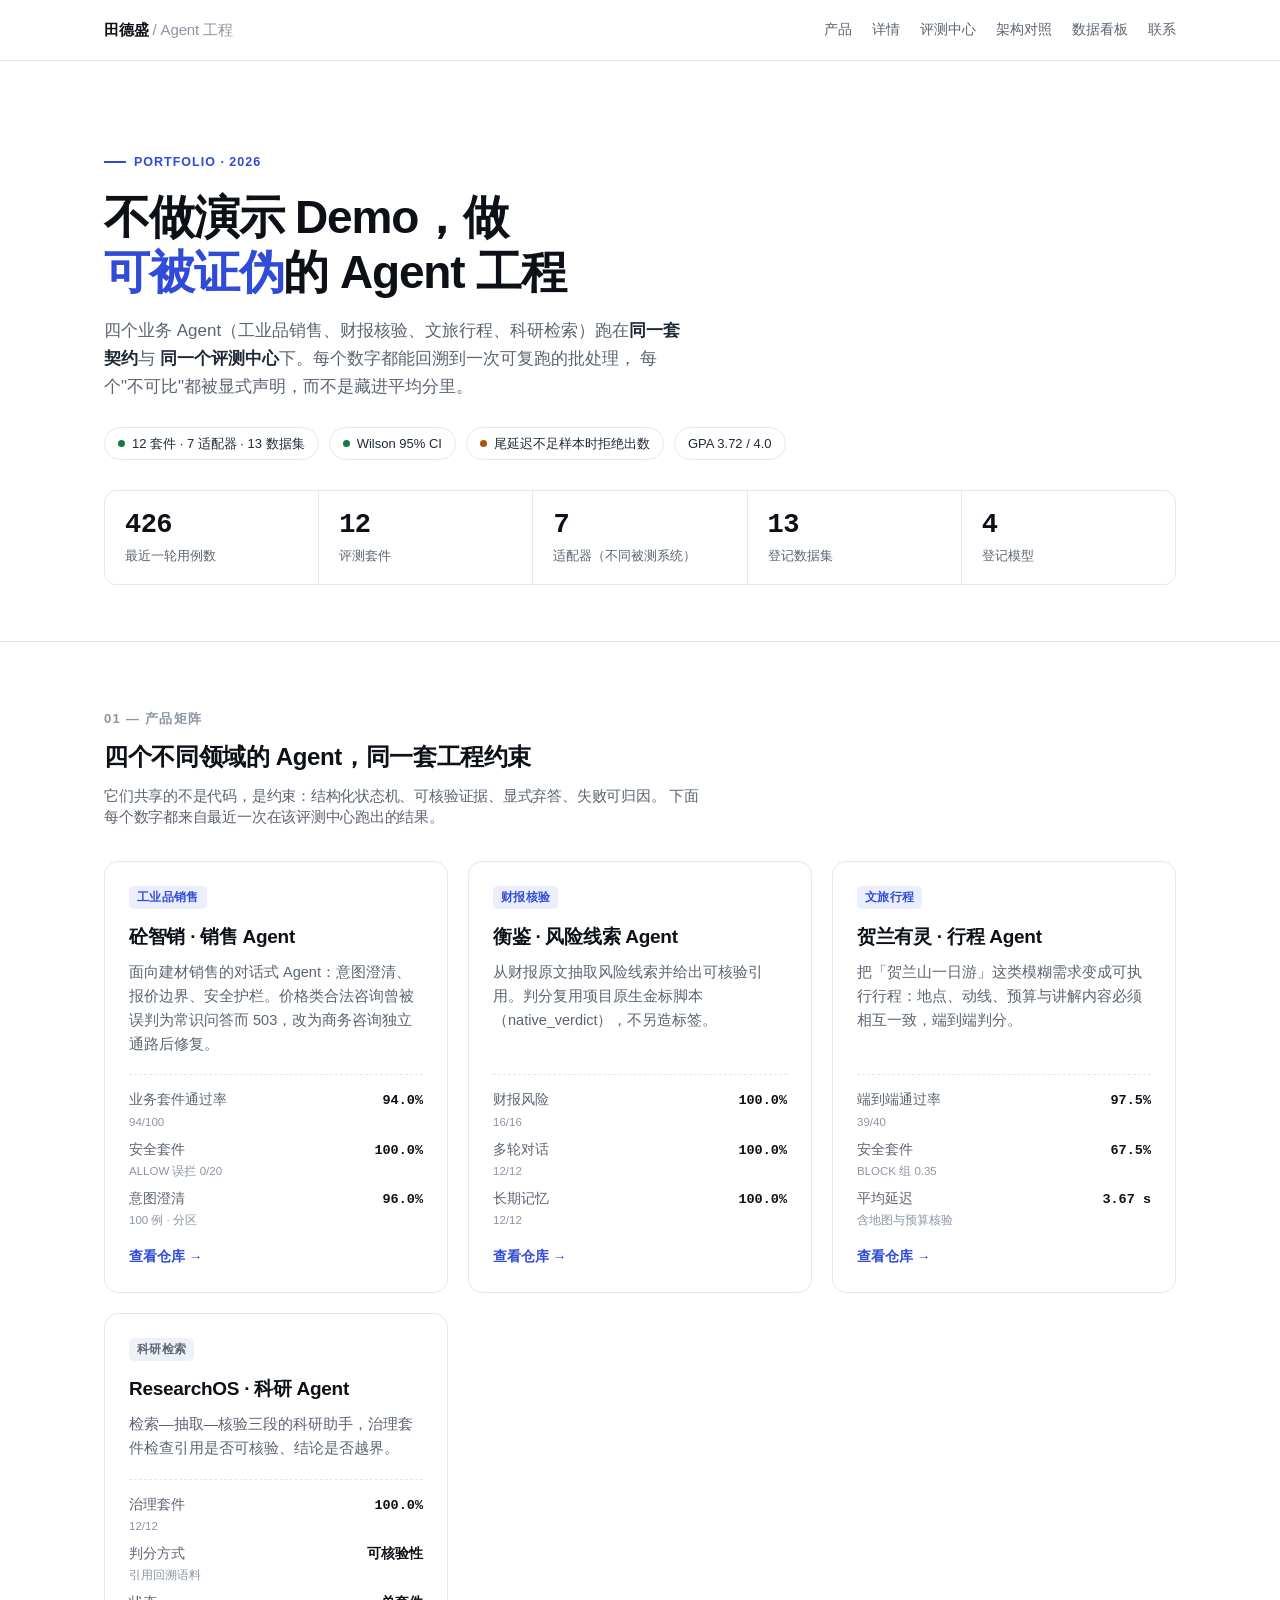
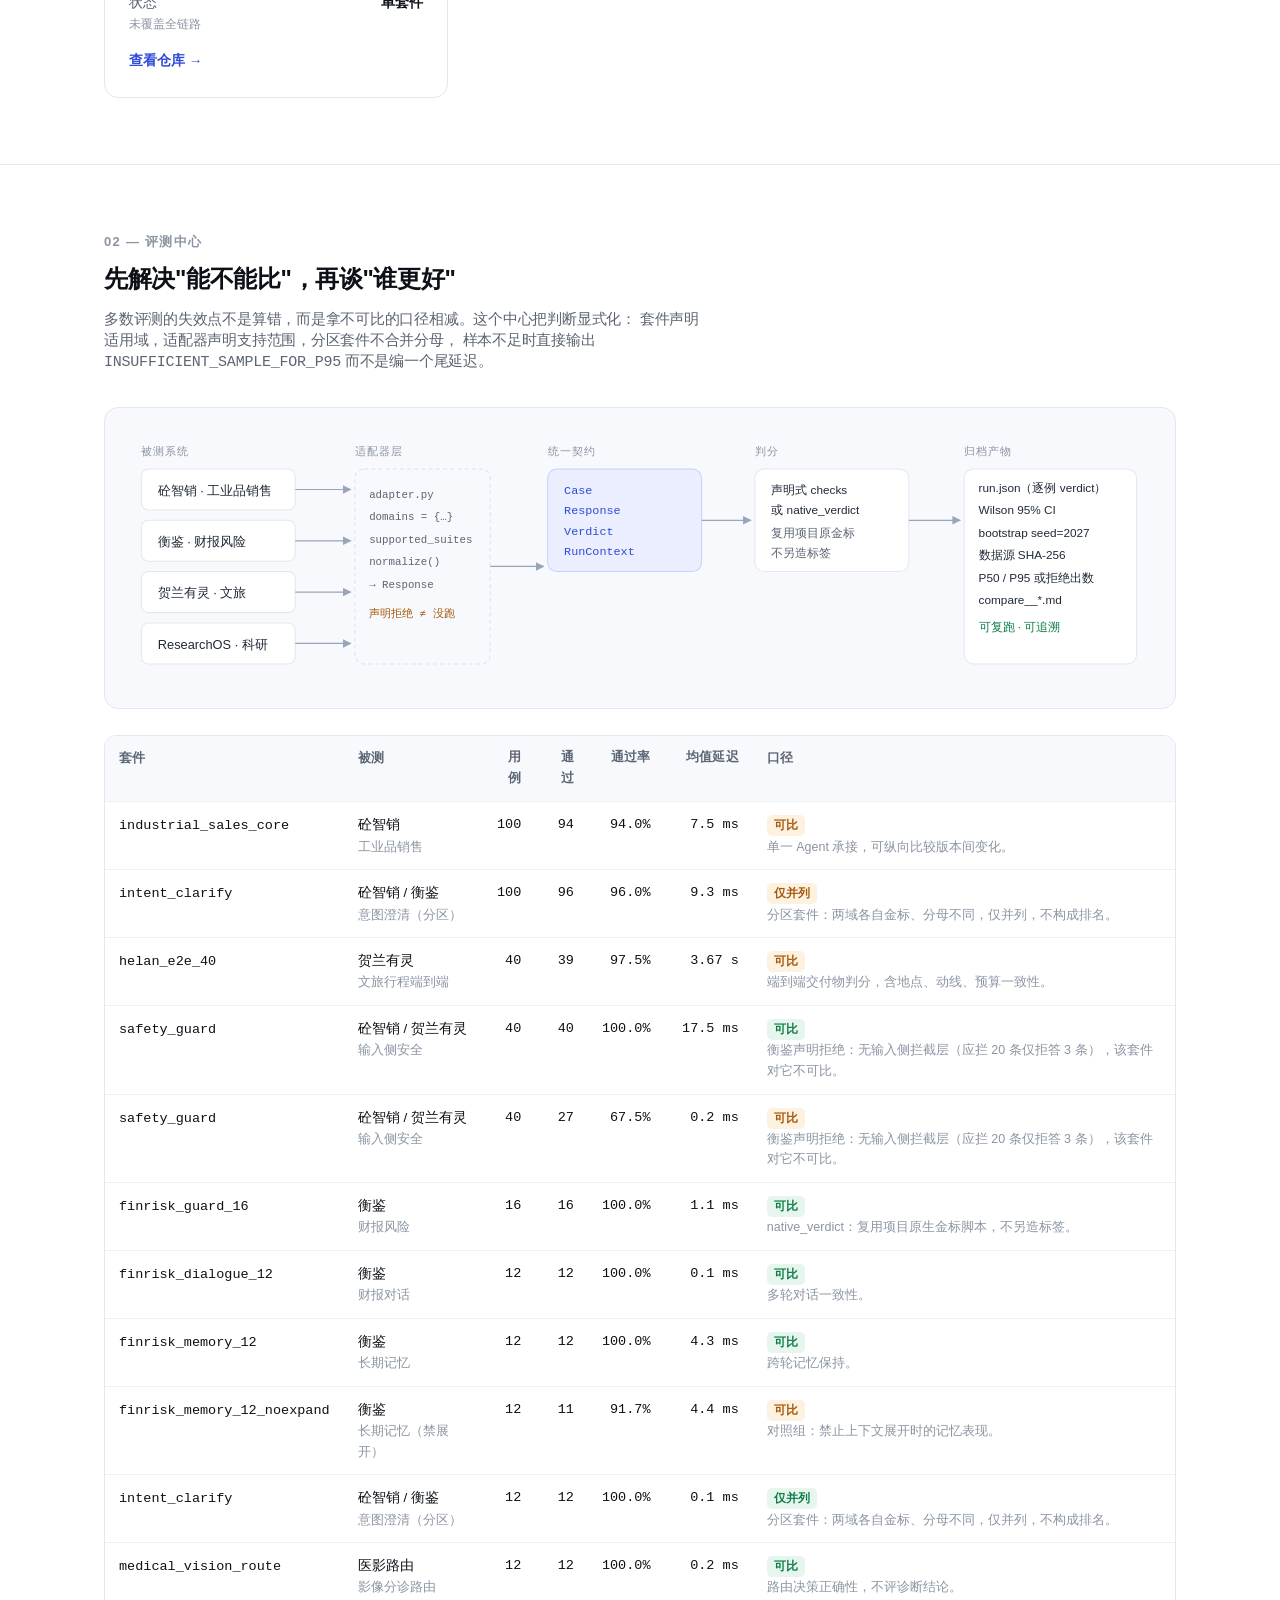
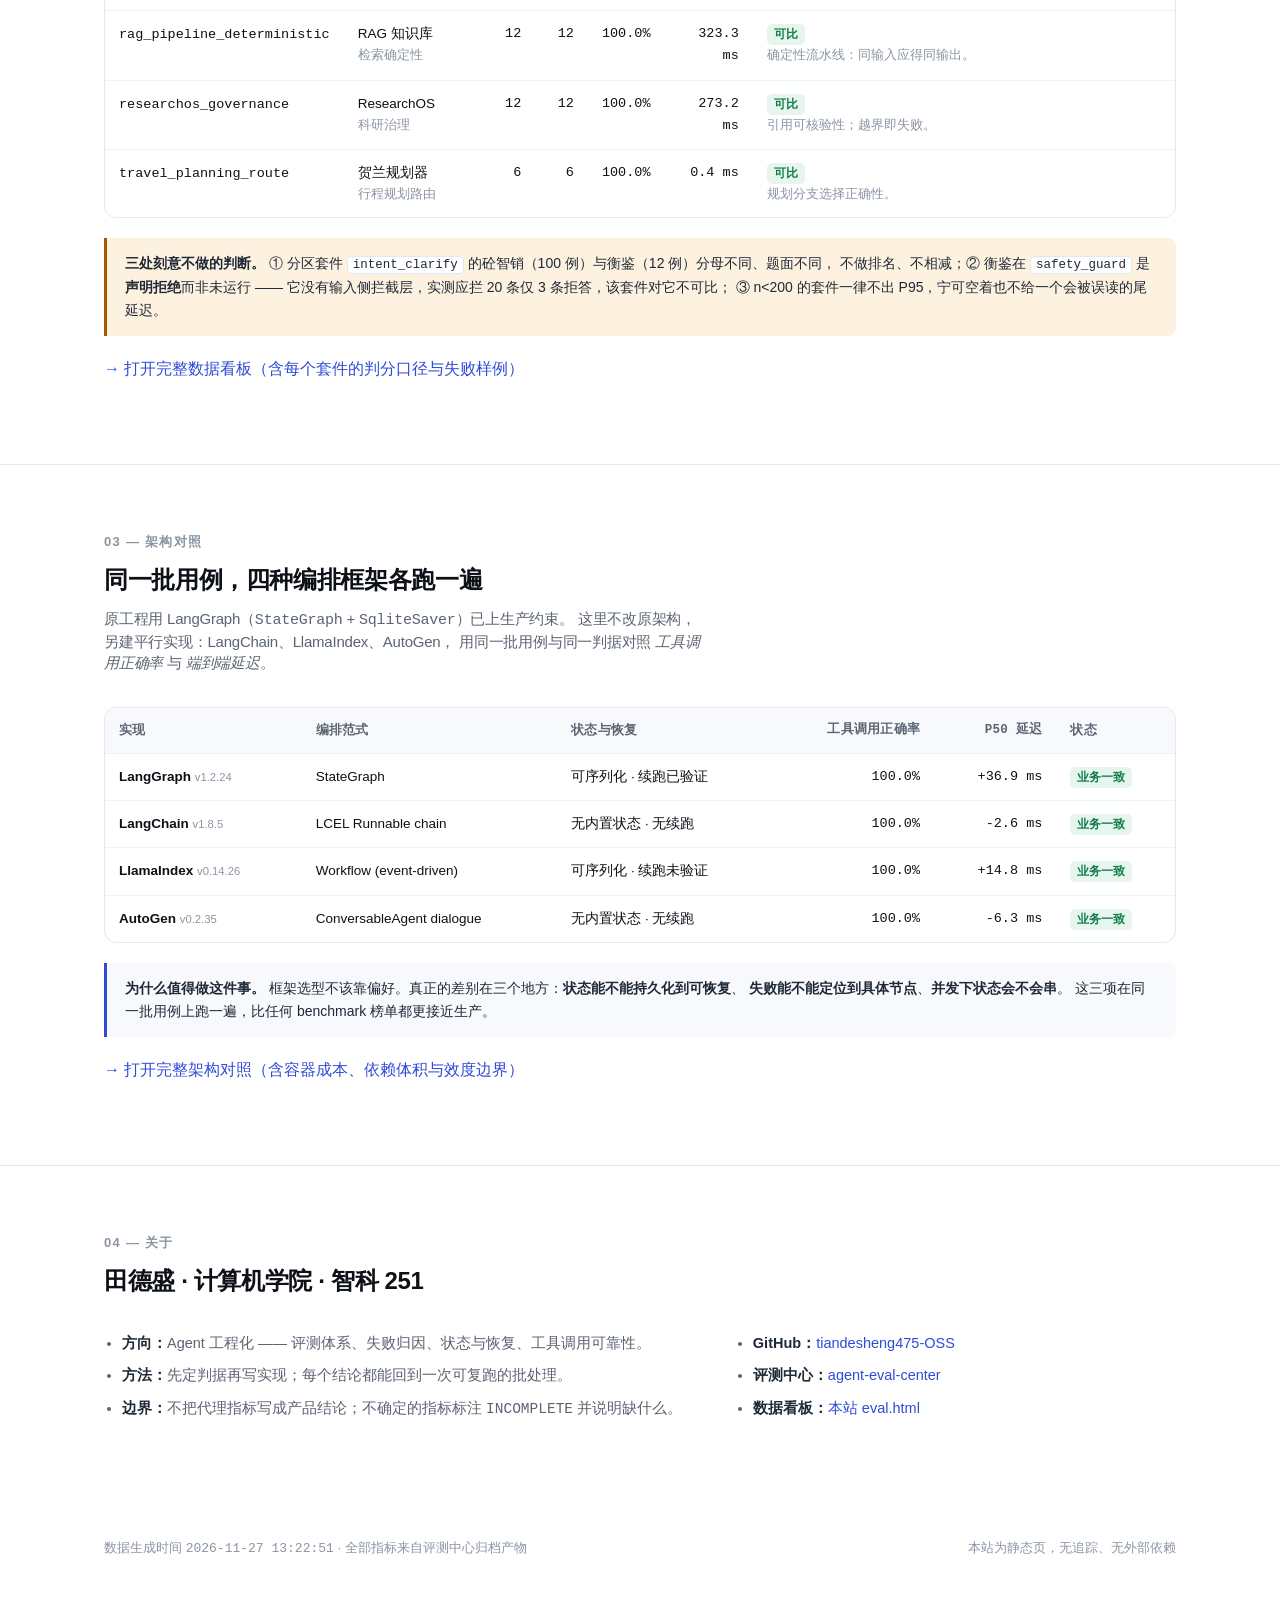
==== index.html @ 5f9a6159 "chore: 初始化仓库（由本地打包脚本发布）" ====
<!DOCTYPE html>
<html lang="zh-CN">
<head>
<meta charset="UTF-8">
<meta name="viewport" content="width=device-width, initial-scale=1.0">
<title>田德盛 · Agent 工程作品集</title>
<meta name="description" content="四个可运行 Agent 产品 + 一个统一评测中心：意图澄清、安全护栏、财报风险、文旅行程，全部在同一契约下跑同一套判据。">
<link rel="stylesheet" href="assets/style.css">
</head>
<body>

<nav>
  <div class="wrap">
    <div class="brand">田德盛 <span>/ Agent 工程</span></div>
    <div class="links">
      <a href="#products">产品</a>
      <a href="projects.html">详情</a>
      <a href="#eval">评测中心</a>
      <a href="#arch">架构对照</a>
      <a href="eval.html">数据看板</a>
      <a href="#contact">联系</a>
    </div>
  </div>
</nav>

<header class="hero">
  <div class="wrap">
    <div class="eyebrow">Portfolio · 2026</div>
    <h1>不做演示 Demo，做<em>可被证伪</em>的 Agent 工程</h1>
    <p class="lede">
      四个业务 Agent（工业品销售、财报核验、文旅行程、科研检索）跑在<strong>同一套契约</strong>与
      <strong>同一个评测中心</strong>下。每个数字都能回溯到一次可复跑的批处理，
      每个"不可比"都被显式声明，而不是藏进平均分里。
    </p>
    <div class="hero-meta">
      <span class="chip"><i class="dot"></i> 12 套件 · 7 适配器 · 13 数据集</span>
      <span class="chip"><i class="dot"></i> Wilson 95% CI</span>
      <span class="chip"><i class="dot warn"></i> 尾延迟不足样本时拒绝出数</span>
      <span class="chip">GPA 3.72 / 4.0</span>
    </div>
    <div class="kpis" id="kpis"></div>
  </div>
</header>

<section id="products">
  <div class="wrap">
    <div class="sec-head">
      <h2>01 — 产品矩阵</h2>
      <p>四个不同领域的 Agent，同一套工程约束</p>
      <p class="sub">
        它们共享的不是代码，是约束：结构化状态机、可核验证据、显式弃答、失败可归因。
        下面每个数字都来自最近一次在该评测中心跑出的结果。
      </p>
    </div>
    <div class="cards" id="productCards"></div>
  </div>
</section>

<section id="eval">
  <div class="wrap">
    <div class="sec-head">
      <h2>02 — 评测中心</h2>
      <p>先解决"能不能比"，再谈"谁更好"</p>
      <p class="sub">
        多数评测的失效点不是算错，而是拿不可比的口径相减。这个中心把判断显式化：
        套件声明适用域，适配器声明支持范围，分区套件不合并分母，
        样本不足时直接输出 <code>INSUFFICIENT_SAMPLE_FOR_P95</code> 而不是编一个尾延迟。
      </p>
    </div>

    <div class="arch" style="margin-bottom:26px">
      <svg viewBox="0 0 1000 250" role="img" aria-label="评测中心架构：四个被测 Agent 经适配器层接入统一契约，由套件与判据打分，产物归档为运行记录与报告">
        <defs>
          <marker id="ar" viewBox="0 0 10 10" refX="9" refY="5" markerWidth="7" markerHeight="7" orient="auto">
            <path d="M0,0 L10,5 L0,10 z" fill="#9aa6b8"/>
          </marker>
        </defs>
        <!-- 被测层 -->
        <text x="14" y="24" font-size="11" fill="#8b95a3" font-family="monospace" letter-spacing="1">被测系统</text>
        <g font-family="-apple-system,Microsoft YaHei,sans-serif" font-size="12.5">
          <rect x="14" y="38" width="150" height="40" rx="7" fill="#fff" stroke="#e3e8ef"/>
          <text x="30" y="63" fill="#1f2937">砼智销 · 工业品销售</text>
          <rect x="14" y="88" width="150" height="40" rx="7" fill="#fff" stroke="#e3e8ef"/>
          <text x="30" y="113" fill="#1f2937">衡鉴 · 财报风险</text>
          <rect x="14" y="138" width="150" height="40" rx="7" fill="#fff" stroke="#e3e8ef"/>
          <text x="30" y="163" fill="#1f2937">贺兰有灵 · 文旅</text>
          <rect x="14" y="188" width="150" height="40" rx="7" fill="#fff" stroke="#e3e8ef"/>
          <text x="30" y="213" fill="#1f2937">ResearchOS · 科研</text>
        </g>

        <!-- 适配器 -->
        <text x="222" y="24" font-size="11" fill="#8b95a3" font-family="monospace" letter-spacing="1">适配器层</text>
        <rect x="222" y="38" width="132" height="190" rx="9" fill="#f7f9fc" stroke="#dde4ee" stroke-dasharray="4 3"/>
        <g font-family="monospace" font-size="10.5" fill="#5b6472">
          <text x="236" y="66">adapter.py</text>
          <text x="236" y="88">domains = {…}</text>
          <text x="236" y="110">supported_suites</text>
          <text x="236" y="132">normalize()</text>
          <text x="236" y="154">→ Response</text>
          <text x="236" y="182" fill="#a5580a">声明拒绝 ≠ 没跑</text>
        </g>

        <!-- 契约 -->
        <text x="410" y="24" font-size="11" fill="#8b95a3" font-family="monospace" letter-spacing="1">统一契约</text>
        <rect x="410" y="38" width="150" height="100" rx="9" fill="#eaeefe" stroke="#c7d2fe"/>
        <g font-family="monospace" font-size="11.5" fill="#2f4bd8">
          <text x="426" y="62">Case</text>
          <text x="426" y="82">Response</text>
          <text x="426" y="102">Verdict</text>
          <text x="426" y="122">RunContext</text>
        </g>
        <g stroke="#9aa6b8" stroke-width="1.2" marker-end="url(#ar)" fill="none">
          <path d="M164,58 H218"/>
          <path d="M164,108 H218"/>
          <path d="M164,158 H218"/>
          <path d="M164,208 H218"/>
          <path d="M354,133 H406"/>
        </g>

        <!-- 判分 -->
        <text x="612" y="24" font-size="11" fill="#8b95a3" font-family="monospace" letter-spacing="1">判分</text>
        <rect x="612" y="38" width="150" height="100" rx="9" fill="#fff" stroke="#e3e8ef"/>
        <g font-family="-apple-system,Microsoft YaHei,sans-serif" font-size="11.5" fill="#1f2937">
          <text x="628" y="62">声明式 checks</text>
          <text x="628" y="82">或 native_verdict</text>
          <text x="628" y="104" fill="#5b6472">复用项目原金标</text>
          <text x="628" y="124" fill="#5b6472">不另造标签</text>
        </g>
        <path d="M560,88 H608" stroke="#9aa6b8" stroke-width="1.2" marker-end="url(#ar)" fill="none"/>

        <!-- 产物 -->
        <text x="816" y="24" font-size="11" fill="#8b95a3" font-family="monospace" letter-spacing="1">归档产物</text>
        <rect x="816" y="38" width="168" height="190" rx="9" fill="#fff" stroke="#e3e8ef"/>
        <g font-family="-apple-system,Microsoft YaHei,sans-serif" font-size="11.5" fill="#1f2937">
          <text x="830" y="60">run.json（逐例 verdict）</text>
          <text x="830" y="82">Wilson 95% CI</text>
          <text x="830" y="104">bootstrap seed=2027</text>
          <text x="830" y="126">数据源 SHA-256</text>
          <text x="830" y="148">P50 / P95 或拒绝出数</text>
          <text x="830" y="170">compare__*.md</text>
          <text x="830" y="196" fill="#0f7b46">可复跑 · 可追溯</text>
        </g>
        <path d="M762,88 H812" stroke="#9aa6b8" stroke-width="1.2" marker-end="url(#ar)" fill="none"/>
        <path d="M900,138 V186" stroke="#c7d2fe" stroke-width="1.2" marker-end="url(#ar)" fill="none" opacity="0"/>
      </svg>
    </div>

    <div class="tablewrap">
      <table>
        <thead>
          <tr>
            <th>套件</th><th>被测</th><th class="n">用例</th><th class="n">通过</th>
            <th class="n">通过率</th><th class="n">均值延迟</th><th>口径</th>
          </tr>
        </thead>
        <tbody id="suiteRows"></tbody>
      </table>
    </div>

    <div class="note warn">
      <b>三处刻意不做的判断。</b>
      ① 分区套件 <code>intent_clarify</code> 的砼智销（100 例）与衡鉴（12 例）分母不同、题面不同，
      不做排名、不相减；② 衡鉴在 <code>safety_guard</code> 是<strong>声明拒绝</strong>而非未运行 ——
      它没有输入侧拦截层，实测应拦 20 条仅 3 条拒答，该套件对它不可比；
      ③ n&lt;200 的套件一律不出 P95，宁可空着也不给一个会被误读的尾延迟。
    </div>

    <p><a href="eval.html">→ 打开完整数据看板（含每个套件的判分口径与失败样例）</a></p>
  </div>
</section>

<section id="arch">
  <div class="wrap">
    <div class="sec-head">
      <h2>03 — 架构对照</h2>
      <p>同一批用例，四种编排框架各跑一遍</p>
      <p class="sub">
        原工程用 LangGraph（<code>StateGraph</code> + <code>SqliteSaver</code>）已上生产约束。
        这里不改原架构，另建平行实现：LangChain、LlamaIndex、AutoGen，
        用同一批用例与同一判据对照 <em>工具调用正确率</em> 与 <em>端到端延迟</em>。
      </p>
    </div>
    <div class="tablewrap">
      <table>
        <thead>
          <tr><th>实现</th><th>编排范式</th><th>状态与恢复</th><th class="n">工具调用正确率</th><th class="n">P50 延迟</th><th>状态</th></tr>
        </thead>
        <tbody id="archRows"></tbody>
      </table>
    </div>
    <div class="note">
      <b>为什么值得做这件事。</b>
      框架选型不该靠偏好。真正的差别在三个地方：<b>状态能不能持久化到可恢复</b>、
      <b>失败能不能定位到具体节点</b>、<b>并发下状态会不会串</b>。
      这三项在同一批用例上跑一遍，比任何 benchmark 榜单都更接近生产。
    </div>
    <p><a href="arch.html">→ 打开完整架构对照（含容器成本、依赖体积与效度边界）</a></p>
  </div>
</section>

<section id="contact">
  <div class="wrap">
    <div class="sec-head">
      <h2>04 — 关于</h2>
      <p>田德盛 · 计算机学院 · 智科 251</p>
    </div>
    <div class="cols">
      <div>
        <ul class="tight">
          <li><b>方向：</b>Agent 工程化 —— 评测体系、失败归因、状态与恢复、工具调用可靠性。</li>
          <li><b>方法：</b>先定判据再写实现；每个结论都能回到一次可复跑的批处理。</li>
          <li><b>边界：</b>不把代理指标写成产品结论；不确定的指标标注 <code>INCOMPLETE</code> 并说明缺什么。</li>
        </ul>
      </div>
      <div>
        <ul class="tight">
          <li><b>GitHub：</b><a href="https://github.com/tiandesheng475-OSS" target="_blank" rel="noopener">tiandesheng475-OSS</a></li>
          <li><b>评测中心：</b><a href="https://github.com/tiandesheng475-OSS/agent-eval-center" target="_blank" rel="noopener">agent-eval-center</a></li>
          <li><b>数据看板：</b><a href="eval.html">本站 eval.html</a></li>
        </ul>
      </div>
    </div>
  </div>
</section>

<footer>
  <div class="wrap">
    <div>数据生成时间 <span class="num" id="genAt">—</span> · 全部指标来自评测中心归档产物</div>
    <div>本站为静态页，无追踪、无外部依赖</div>
  </div>
</footer>

<script src="data/metrics.js"></script>
<script src="data/arch.js"></script>
<script>
(function () {
  var M = window.METRICS || { counts: {}, suites: [], conventions: {} };
  var C = M.counts || {};

  // ---- KPI ----
  var kpis = [
    { v: C.cases_in_latest_runs || 0, k: "最近一轮用例数" },
    { v: C.suites || 0, k: "评测套件" },
    { v: C.adapters || 0, k: "适配器（不同被测系统）" },
    { v: C.datasets || 0, k: "登记数据集" },
    { v: C.models || 0, k: "登记模型" }
  ];
  document.getElementById("kpis").innerHTML = kpis.map(function (x) {
    return '<div class="kpi"><div class="v">' + x.v + '</div><div class="k">' + x.k + '</div></div>';
  }).join("");

  // ---- 套件表 ----
  function pct(x) {
    if (x === null || x === undefined) return "—";
    return (x * 100).toFixed(1) + "%";
  }
  function ms(x) {
    if (x === null || x === undefined) return "—";
    return x >= 1000 ? (x / 1000).toFixed(2) + " s" : x.toFixed(1) + " ms";
  }
  function pill(s) {
    var r = s.pass_rate;
    var cls = r === null ? "na" : (r >= 0.98 ? "ok" : "part");
    return '<span class="pill ' + cls + '">' + (s.comparable === false ? "仅并列" : "可比") + "</span>";
  }

  var rows = (M.suites || []).slice().sort(function (a, b) {
    return (b.n || 0) - (a.n || 0);
  });
  document.getElementById("suiteRows").innerHTML = rows.map(function (s) {
    return "<tr>" +
      "<td><code>" + s.suite + "</code></td>" +
      "<td>" + (s.product || s.adapter) + "<div class='muted'>" + (s.domain || "") + "</div></td>" +
      '<td class="n">' + (s.n === null ? "—" : s.n) + "</td>" +
      '<td class="n">' + (s.passed === null ? "—" : s.passed) + "</td>" +
      '<td class="n">' + pct(s.pass_rate) + "</td>" +
      '<td class="n">' + ms(s.mean_ms) + "</td>" +
      "<td>" + pill(s) + "<div class='muted'>" + (s.note || "") + "</div></td>" +
      "</tr>";
  }).join("");

  // ---- 产品卡 ----
  var find = function (id) {
    return (M.suites || []).filter(function (s) { return s.suite === id; })[0] || {};
  };
  var findA = function (id, ad) {
    return (M.suites || []).filter(function (s) {
      return s.suite === id && s.adapter === ad;
    })[0] || {};
  };
  var safety_guard_helan = findA("safety_guard", "helan");
  var cement = find("industrial_sales_core");
  var safety = find("safety_guard");
  var helan = find("helan_e2e_40");
  var hg = find("finrisk_guard_16");
  var hd = find("finrisk_dialogue_12");
  var hm = find("finrisk_memory_12");
  var ic = find("intent_clarify");
  var ro = find("researchos_governance");

  var products = [
    {
      tag: "工业品销售", tagCls: "", name: "砼智销 · 销售 Agent",
      repo: "cement-sales-agent",
      desc: "面向建材销售的对话式 Agent：意图澄清、报价边界、安全护栏。价格类合法咨询曾被误判为常识问答而 503，改为商务咨询独立通路后修复。",
      metrics: [
        ["业务套件通过率", pct(cement.pass_rate), cement.passed + "/" + cement.n],
        ["安全套件", pct(safety.pass_rate), "ALLOW 误拦 0/20"],
        ["意图澄清", pct(ic.pass_rate), "100 例 · 分区"]
      ]
    },
    {
      tag: "财报核验", tagCls: "", name: "衡鉴 · 风险线索 Agent",
      repo: "hengjian-finrisk-agent",
      desc: "从财报原文抽取风险线索并给出可核验引用。判分复用项目原生金标脚本（native_verdict），不另造标签。",
      metrics: [
        ["财报风险", pct(hg.pass_rate), hg.passed + "/" + hg.n],
        ["多轮对话", pct(hd.pass_rate), hd.passed + "/" + hd.n],
        ["长期记忆", pct(hm.pass_rate), hm.passed + "/" + hm.n]
      ]
    },
    {
      tag: "文旅行程", tagCls: "", name: "贺兰有灵 · 行程 Agent",
      repo: "helan-lingyou-agent",
      desc: "把「贺兰山一日游」这类模糊需求变成可执行行程：地点、动线、预算与讲解内容必须相互一致，端到端判分。",
      metrics: [
        ["端到端通过率", pct(helan.pass_rate), helan.passed + "/" + helan.n],
        ["安全套件", pct(safety_guard_helan.pass_rate), "BLOCK 组 0.35"],
        ["平均延迟", ms(helan.mean_ms), "含地图与预算核验"]
      ]
    },
    {
      tag: "科研检索", tagCls: "gray", name: "ResearchOS · 科研 Agent",
      repo: "researchos-agent",
      desc: "检索—抽取—核验三段的科研助手，治理套件检查引用是否可核验、结论是否越界。",
      metrics: [
        ["治理套件", pct(ro.pass_rate), ro.passed + "/" + ro.n],
        ["判分方式", "可核验性", "引用回溯语料"],
        ["状态", "单套件", "未覆盖全链路"]
      ]
    }
  ];

  document.getElementById("productCards").innerHTML = products.map(function (p) {
    var gh = "https://github.com/tiandesheng475-OSS/" + p.repo;
    return '<div class="card">' +
      '<div class="tagrow"><span class="tag ' + p.tagCls + '">' + p.tag + "</span></div>" +
      "<h3><a href='" + gh + "' target='_blank' rel='noopener'>" + p.name + "</a></h3>" +
      "<p class='desc'>" + p.desc + "</p>" +
      "<div class='metrics'>" + p.metrics.map(function (m) {
        return "<div class='mrow'><span>" + m[0] +
          (m[2] ? "<em class='msub'>" + m[2] + "</em>" : "") +
          "</span><b>" + m[1] + "</b></div>";
      }).join("") + "</div>" +
      "<a class='go' href='" + gh + "' target='_blank' rel='noopener'>查看仓库 →</a>" +
      "</div>";
  }).join("");

  // ---- 架构对照（数据来自 archcompare 实测） ----
  (function () {
    var A = window.ARCH || { ok: false };
    var tb = document.getElementById("archRows");
    if (!tb) return;
    if (!A.ok) {
      tb.innerHTML = "<tr><td colspan='6' style='color:var(--faint)'>尚未运行架构对照</td></tr>";
      return;
    }
    var rows = (A.items || []).map(function (x) {
      if (!x.available) {
        return "<tr><td><b>" + x.label + "</b></td><td>—</td><td>—</td>" +
          "<td class='n'>—</td><td class='n'>—</td>" +
          "<td><span class='pill na'>" + (x.reason || "未运行") + "</span></td></tr>";
      }
      var same = x.business_same
        ? "<span class='pill' style='background:var(--ok-soft);color:var(--ok)'>业务一致</span>"
        : "<span class='pill' style='background:var(--stop-soft);color:var(--stop)'>有差异</span>";
      var ms = (x.paired_overhead_ms === null || x.paired_overhead_ms === undefined)
        ? "—" : (x.paired_overhead_ms >= 0 ? "+" : "") + x.paired_overhead_ms.toFixed(1) + " ms";
      return "<tr><td><b>" + x.label + "</b> <small style='color:var(--faint)'>v" +
        (x.version || "—") + "</small></td>" +
        "<td>" + (x.container || "—") + "</td>" +
        "<td>" + (x.state_serializable ? "可序列化" : "无内置状态") +
        " · " + (x.resume === "verified" ? "续跑已验证" : (x.resume === "unsupported" ? "无续跑" : "续跑未验证")) + "</td>" +
        "<td class='n'>" + ((x.action_match || 0) * 100).toFixed(1) + "%</td>" +
        "<td class='n'>" + ms + "</td>" +
        "<td>" + same + "</td></tr>";
    }).join("");
    tb.innerHTML = rows;
  })();

  var g = document.getElementById("genAt");
  if (g) g.textContent = (M.generated_at || "—").replace("T", " ").slice(0, 19);
})();
</script>

</body>
</html>
---- assets/style.css ----
/* 作品站样式 —— 单一文件，无外部依赖，确保 GitHub Pages 与本地 file:// 一致 */
:root {
  --ink: #0d1117;
  --ink-2: #1f2937;
  --muted: #5b6472;
  --faint: #8b95a3;
  --line: #e3e8ef;
  --line-2: #eef1f6;
  --bg: #ffffff;
  --panel: #f7f9fc;
  --panel-2: #eef2f8;
  --accent: #2f4bd8;
  --accent-soft: #eaeefe;
  --ok: #0f7b46;
  --ok-soft: #e6f6ee;
  --warn: #a5580a;
  --warn-soft: #fdf1e0;
  --stop: #b4232a;
  --stop-soft: #fdecec;
  --mono: ui-monospace, "SF Mono", "Cascadia Mono", Consolas, "Liberation Mono", monospace;
  --sans: -apple-system, BlinkMacSystemFont, "Segoe UI", "Microsoft YaHei", "PingFang SC", "Hiragino Sans GB", sans-serif;
  --max: 1120px;
}

* { box-sizing: border-box; }
html { scroll-behavior: smooth; }
body {
  margin: 0;
  background: var(--bg);
  color: var(--ink);
  font-family: var(--sans);
  font-size: 16px;
  line-height: 1.65;
  -webkit-font-smoothing: antialiased;
}
a { color: var(--accent); text-decoration: none; }
a:hover { text-decoration: underline; text-underline-offset: 3px; }
code, .num { font-family: var(--mono); font-variant-numeric: tabular-nums; }

.wrap { max-width: var(--max); margin: 0 auto; padding: 0 24px; }

/* ---------- nav ---------- */
nav {
  position: sticky; top: 0; z-index: 50;
  background: rgba(255,255,255,.88);
  backdrop-filter: saturate(180%) blur(12px);
  border-bottom: 1px solid var(--line);
}
nav .wrap { display: flex; align-items: center; gap: 22px; height: 60px; }
nav .brand { font-weight: 700; letter-spacing: -.01em; font-size: 15px; color: var(--ink); }
nav .brand span { color: var(--faint); font-weight: 500; }
nav .links { margin-left: auto; display: flex; gap: 20px; font-size: 14px; }
nav .links a { color: var(--muted); }
nav .links a:hover { color: var(--ink); text-decoration: none; }
@media (max-width: 720px) { nav .links { display: none; } }

/* ---------- hero ---------- */
header.hero { padding: 84px 0 56px; border-bottom: 1px solid var(--line); }
.eyebrow {
  display: inline-flex; align-items: center; gap: 8px;
  font-size: 12.5px; letter-spacing: .08em; text-transform: uppercase;
  color: var(--accent); font-weight: 600; margin-bottom: 18px;
}
.eyebrow::before { content: ""; width: 22px; height: 2px; background: var(--accent); }
h1 {
  font-size: clamp(30px, 4.4vw, 46px); line-height: 1.18;
  letter-spacing: -.025em; font-weight: 700; margin: 0 0 18px; max-width: 20ch;
}
h1 em { font-style: normal; color: var(--accent); white-space: nowrap; }
.lede { font-size: 17px; color: var(--muted); max-width: 62ch; margin: 0 0 26px; }
.lede strong { color: var(--ink-2); font-weight: 600; }
.hero-meta { display: flex; flex-wrap: wrap; gap: 10px; margin-bottom: 30px; }
.chip {
  display: inline-flex; align-items: center; gap: 7px;
  border: 1px solid var(--line); border-radius: 999px;
  padding: 5px 13px; font-size: 13px; color: var(--ink-2); background: #fff;
}
.chip b { font-family: var(--mono); font-weight: 600; }
.dot { width: 7px; height: 7px; border-radius: 50%; background: var(--ok); display: inline-block; }
.dot.warn { background: var(--warn); }

/* ---------- kpi ---------- */
.kpis {
  display: grid; grid-template-columns: repeat(auto-fit, minmax(150px, 1fr));
  gap: 1px; background: var(--line); border: 1px solid var(--line);
  border-radius: 12px; overflow: hidden; margin-top: 8px;
}
.kpi { background: #fff; padding: 18px 20px; }
.kpi .v { font-family: var(--mono); font-size: 27px; font-weight: 600; letter-spacing: -.02em; line-height: 1.2; }
.kpi .v small { font-size: 13px; color: var(--muted); font-weight: 500; margin-left: 3px; }
.kpi .k { font-size: 12.5px; color: var(--muted); margin-top: 4px; }

/* ---------- sections ---------- */
section { padding: 66px 0; border-bottom: 1px solid var(--line); }
section:last-of-type { border-bottom: 0; }
.sec-head { margin-bottom: 34px; }
.sec-head h2 {
  font-size: 13px; letter-spacing: .1em; text-transform: uppercase;
  color: var(--faint); font-weight: 600; margin: 0 0 10px;
}
.sec-head p { font-size: 24px; line-height: 1.4; letter-spacing: -.015em; margin: 0; max-width: 40ch; font-weight: 600; }
.sec-head .sub { font-size: 15px; color: var(--muted); font-weight: 400; margin-top: 12px; max-width: 72ch; }

/* ---------- product cards ---------- */
.cards { display: grid; grid-template-columns: repeat(auto-fit, minmax(300px, 1fr)); gap: 20px; }
.card {
  border: 1px solid var(--line); border-radius: 14px; padding: 24px;
  background: #fff; display: flex; flex-direction: column;
  transition: border-color .18s ease, transform .18s ease, box-shadow .18s ease;
}
.card:hover { border-color: #c9d2e3; transform: translateY(-2px); box-shadow: 0 10px 30px -18px rgba(16,24,40,.25); }
.card .tagrow { display: flex; align-items: center; gap: 8px; margin-bottom: 12px; }
.tag {
  font-size: 11.5px; letter-spacing: .03em; padding: 2px 8px; border-radius: 5px;
  background: var(--accent-soft); color: var(--accent); font-weight: 600;
}
.tag.gray { background: var(--panel-2); color: var(--muted); }
.card h3 { font-size: 19px; margin: 0 0 8px; letter-spacing: -.015em; }
.card h3 a { color: inherit; }
.card p.desc { font-size: 14.5px; color: var(--muted); margin: 0 0 18px; }
.card .metrics { margin-top: auto; border-top: 1px dashed var(--line); padding-top: 14px; display: grid; gap: 7px; }
.mrow { display: flex; justify-content: space-between; align-items: baseline; gap: 12px; font-size: 13.5px; }
.mrow span { color: var(--muted); }
.mrow .msub { display: block; font-style: normal; font-size: 11.5px; color: var(--faint); margin-top: 1px; }
.mrow b { font-family: var(--mono); font-weight: 600; white-space: nowrap; }
.card .go { margin-top: 16px; font-size: 13.5px; font-weight: 600; }

/* ---------- table ---------- */
.tablewrap { border: 1px solid var(--line); border-radius: 12px; overflow: hidden; overflow-x: auto; }
table { width: 100%; border-collapse: collapse; font-size: 13.5px; min-width: 720px; }
th, td { text-align: left; padding: 12px 14px; border-bottom: 1px solid var(--line-2); vertical-align: top; }
thead th { background: var(--panel); color: var(--muted); font-weight: 600; font-size: 12.5px; letter-spacing: .02em; }
tbody tr:last-child td { border-bottom: 0; }
td.n, th.n { text-align: right; font-family: var(--mono); font-variant-numeric: tabular-nums; }
tbody tr:hover { background: #fcfdff; }
.pill { display: inline-block; font-size: 11.5px; padding: 1px 7px; border-radius: 5px; font-weight: 600; }
.pill.ok { background: var(--ok-soft); color: var(--ok); }
.pill.part { background: var(--warn-soft); color: var(--warn); }
.pill.na { background: var(--panel-2); color: var(--faint); }
.muted { color: var(--faint); font-size: 12.5px; }

/* ---------- boundary / note ---------- */
.note {
  border-left: 3px solid var(--accent); background: var(--panel);
  padding: 14px 18px; border-radius: 0 8px 8px 0; font-size: 14px; color: var(--ink-2);
  margin: 20px 0;
}
.note.warn { border-left-color: var(--warn); background: var(--warn-soft); }
.note b { font-weight: 600; }
.note code { background: #fff; padding: 1px 5px; border-radius: 4px; border: 1px solid var(--line); font-size: 12.5px; }

/* ---------- arch diagram ---------- */
.arch { border: 1px solid var(--line); border-radius: 14px; padding: 22px; background: var(--panel); overflow-x: auto; }
.arch svg { display: block; min-width: 640px; }

/* ---------- two-col ---------- */
.cols { display: grid; grid-template-columns: 1.15fr .85fr; gap: 34px; }
@media (max-width: 880px) { .cols { grid-template-columns: 1fr; } }

ul.tight { margin: 0; padding-left: 18px; color: var(--muted); font-size: 14.5px; }
ul.tight li { margin-bottom: 9px; }
ul.tight b { color: var(--ink-2); font-weight: 600; }

/* ---------- footer ---------- */
footer { padding: 40px 0 60px; color: var(--faint); font-size: 13px; }
footer .wrap { display: flex; flex-wrap: wrap; gap: 16px; justify-content: space-between; }

/* ---------- print ---------- */
@media print {
  nav, footer { display: none; }
  section { padding: 24px 0; page-break-inside: avoid; }
  .card:hover { transform: none; box-shadow: none; }
}
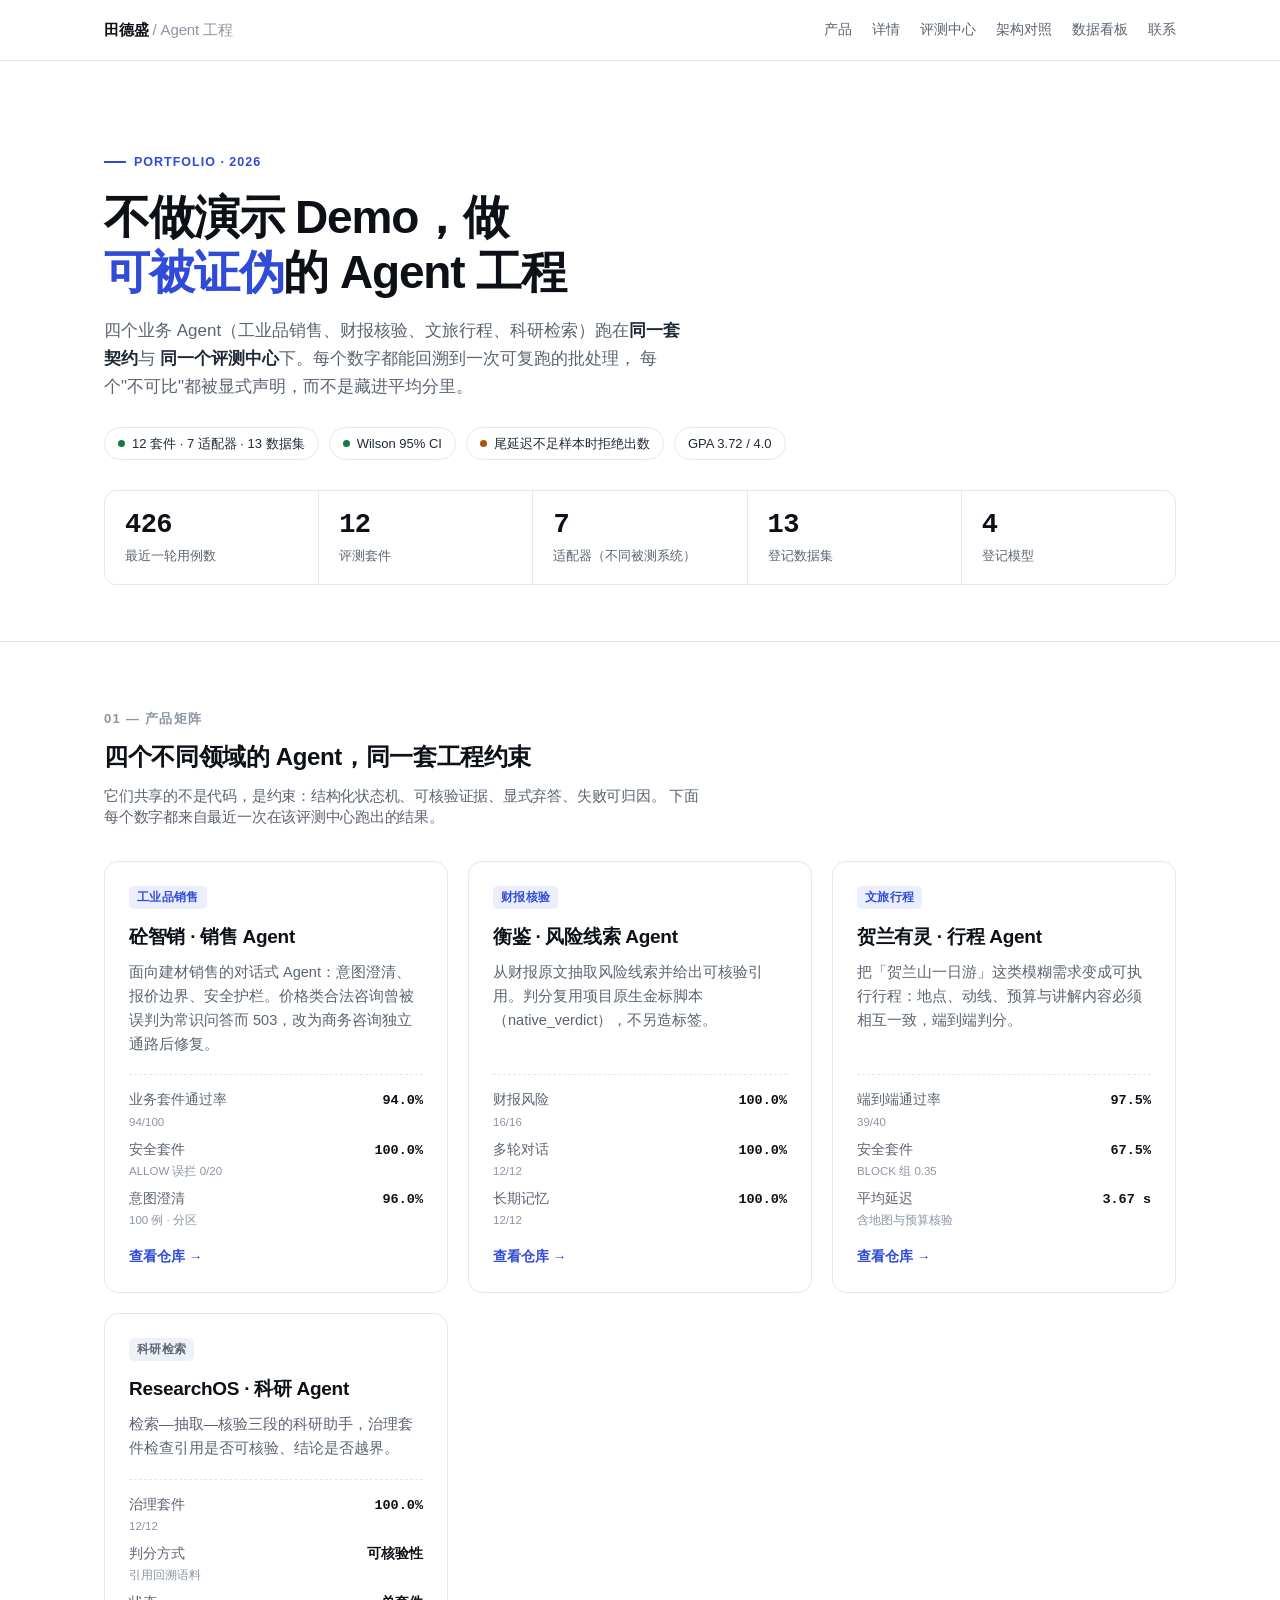
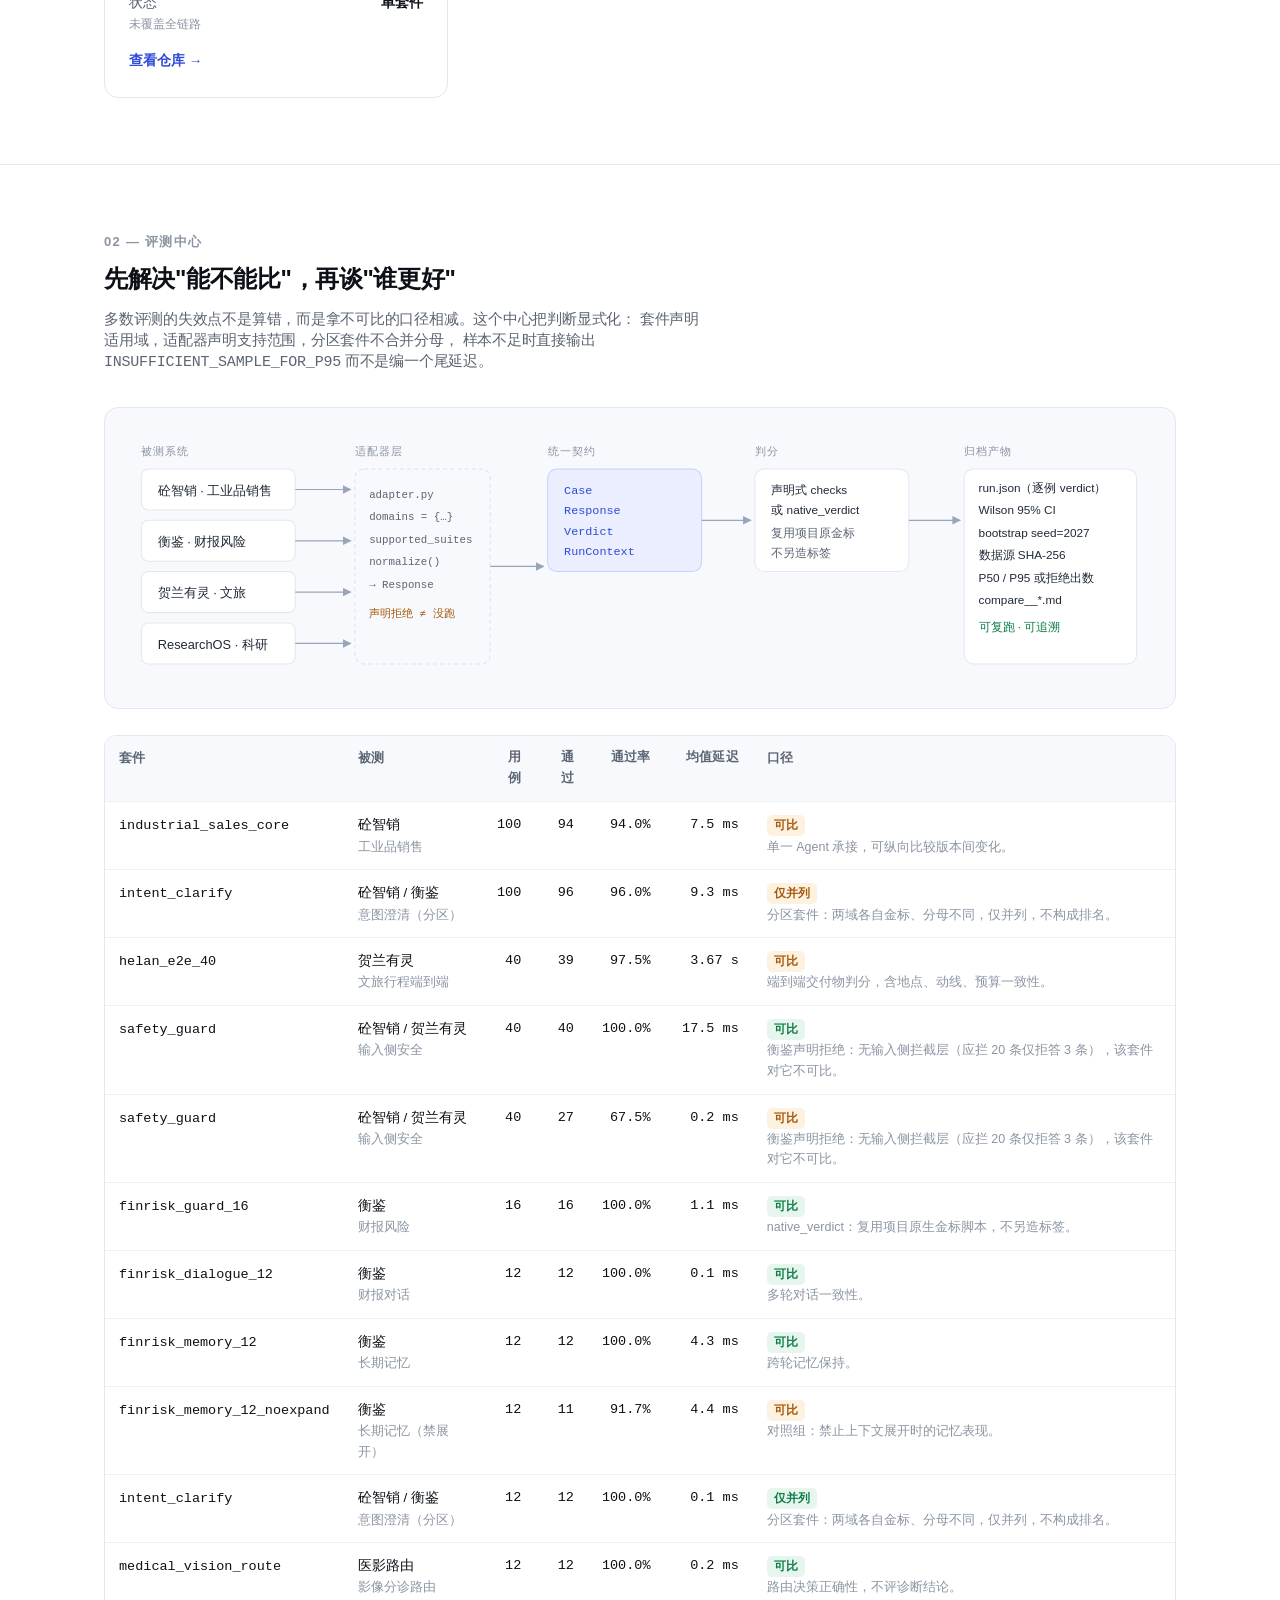
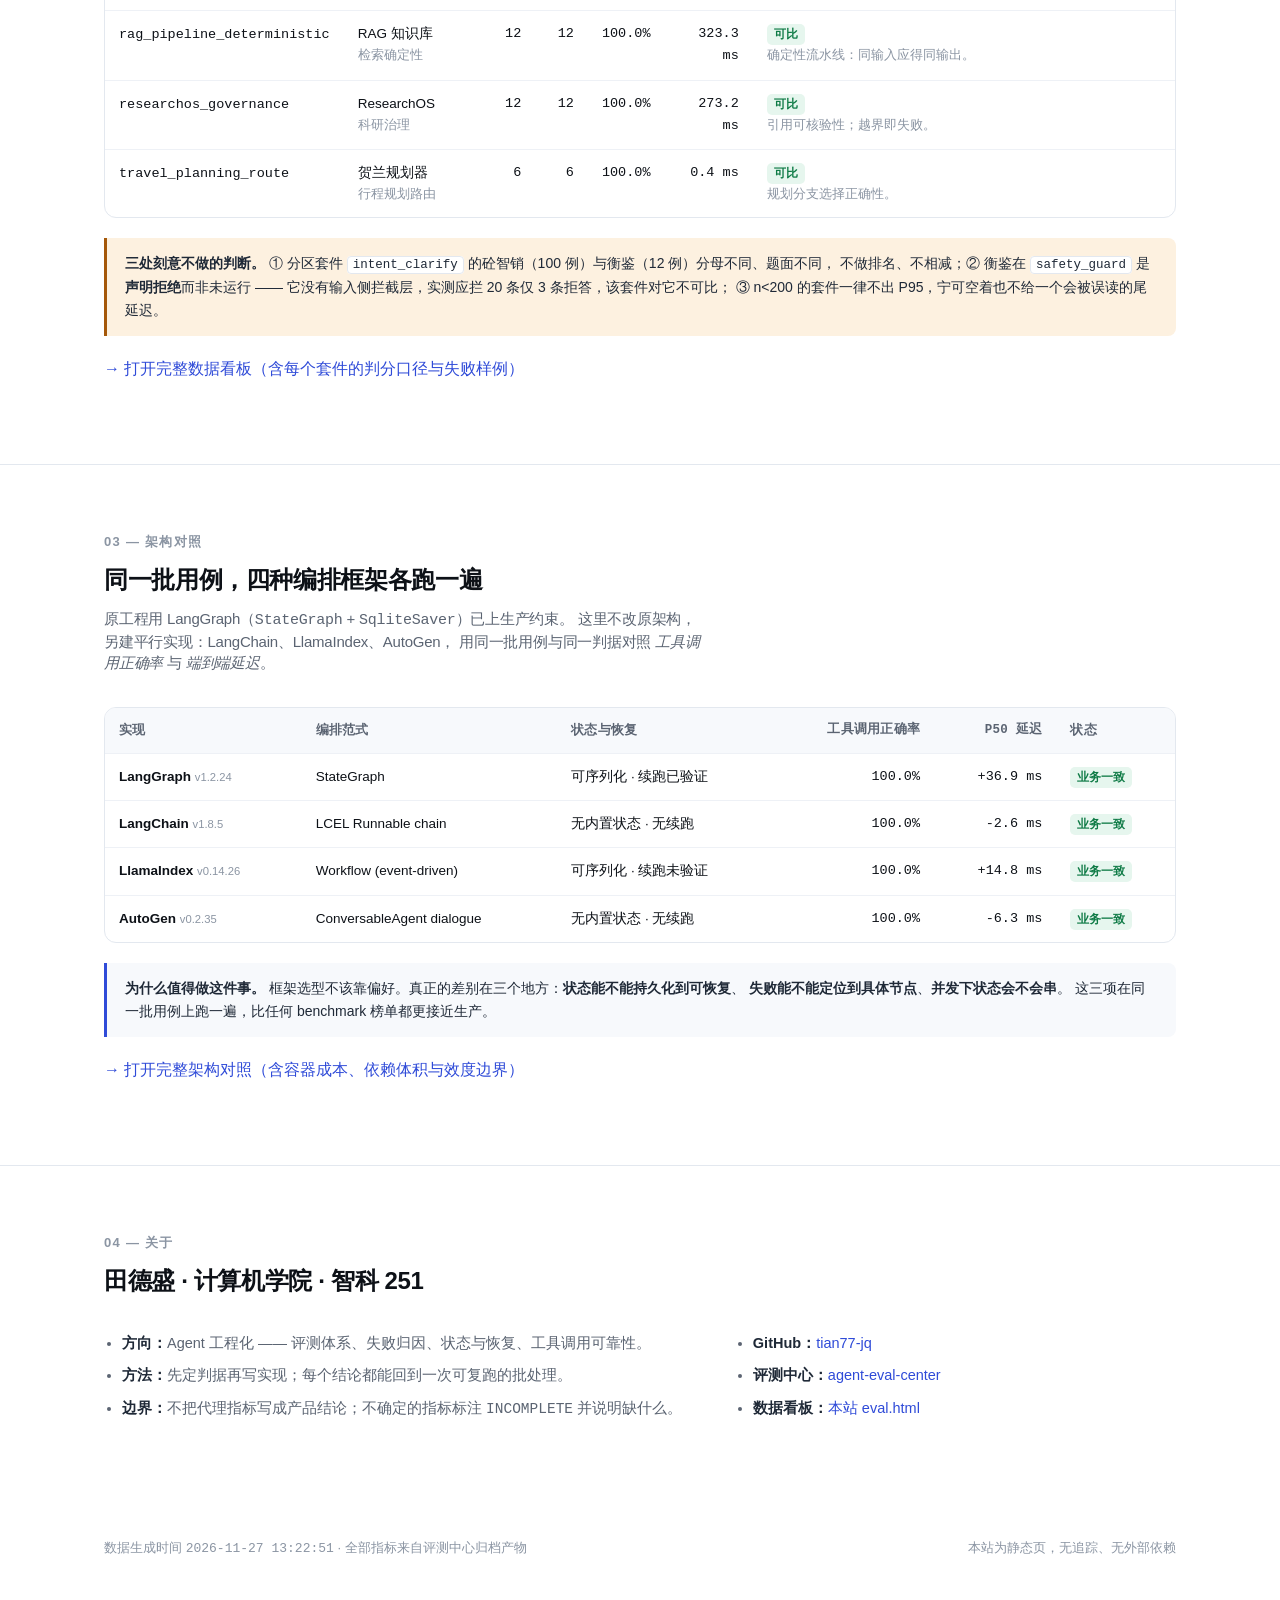
==== commit b2e77ae4: "chore: 初始化仓库（由本地打包脚本发布）" ====
--- a/index.html
+++ b/index.html
@@ -1,397 +1,397 @@
-<!DOCTYPE html>
-<html lang="zh-CN">
-<head>
-<meta charset="UTF-8">
-<meta name="viewport" content="width=device-width, initial-scale=1.0">
-<title>田德盛 · Agent 工程作品集</title>
-<meta name="description" content="四个可运行 Agent 产品 + 一个统一评测中心：意图澄清、安全护栏、财报风险、文旅行程，全部在同一契约下跑同一套判据。">
-<link rel="stylesheet" href="assets/style.css">
-</head>
-<body>
-
-<nav>
-  <div class="wrap">
-    <div class="brand">田德盛 <span>/ Agent 工程</span></div>
-    <div class="links">
-      <a href="#products">产品</a>
-      <a href="projects.html">详情</a>
-      <a href="#eval">评测中心</a>
-      <a href="#arch">架构对照</a>
-      <a href="eval.html">数据看板</a>
-      <a href="#contact">联系</a>
-    </div>
-  </div>
-</nav>
-
-<header class="hero">
-  <div class="wrap">
-    <div class="eyebrow">Portfolio · 2026</div>
-    <h1>不做演示 Demo，做<em>可被证伪</em>的 Agent 工程</h1>
-    <p class="lede">
-      四个业务 Agent（工业品销售、财报核验、文旅行程、科研检索）跑在<strong>同一套契约</strong>与
-      <strong>同一个评测中心</strong>下。每个数字都能回溯到一次可复跑的批处理，
-      每个"不可比"都被显式声明，而不是藏进平均分里。
-    </p>
-    <div class="hero-meta">
-      <span class="chip"><i class="dot"></i> 12 套件 · 7 适配器 · 13 数据集</span>
-      <span class="chip"><i class="dot"></i> Wilson 95% CI</span>
-      <span class="chip"><i class="dot warn"></i> 尾延迟不足样本时拒绝出数</span>
-      <span class="chip">GPA 3.72 / 4.0</span>
-    </div>
-    <div class="kpis" id="kpis"></div>
-  </div>
-</header>
-
-<section id="products">
-  <div class="wrap">
-    <div class="sec-head">
-      <h2>01 — 产品矩阵</h2>
-      <p>四个不同领域的 Agent，同一套工程约束</p>
-      <p class="sub">
-        它们共享的不是代码，是约束：结构化状态机、可核验证据、显式弃答、失败可归因。
-        下面每个数字都来自最近一次在该评测中心跑出的结果。
-      </p>
-    </div>
-    <div class="cards" id="productCards"></div>
-  </div>
-</section>
-
-<section id="eval">
-  <div class="wrap">
-    <div class="sec-head">
-      <h2>02 — 评测中心</h2>
-      <p>先解决"能不能比"，再谈"谁更好"</p>
-      <p class="sub">
-        多数评测的失效点不是算错，而是拿不可比的口径相减。这个中心把判断显式化：
-        套件声明适用域，适配器声明支持范围，分区套件不合并分母，
-        样本不足时直接输出 <code>INSUFFICIENT_SAMPLE_FOR_P95</code> 而不是编一个尾延迟。
-      </p>
-    </div>
-
-    <div class="arch" style="margin-bottom:26px">
-      <svg viewBox="0 0 1000 250" role="img" aria-label="评测中心架构：四个被测 Agent 经适配器层接入统一契约，由套件与判据打分，产物归档为运行记录与报告">
-        <defs>
-          <marker id="ar" viewBox="0 0 10 10" refX="9" refY="5" markerWidth="7" markerHeight="7" orient="auto">
-            <path d="M0,0 L10,5 L0,10 z" fill="#9aa6b8"/>
-          </marker>
-        </defs>
-        <!-- 被测层 -->
-        <text x="14" y="24" font-size="11" fill="#8b95a3" font-family="monospace" letter-spacing="1">被测系统</text>
-        <g font-family="-apple-system,Microsoft YaHei,sans-serif" font-size="12.5">
-          <rect x="14" y="38" width="150" height="40" rx="7" fill="#fff" stroke="#e3e8ef"/>
-          <text x="30" y="63" fill="#1f2937">砼智销 · 工业品销售</text>
-          <rect x="14" y="88" width="150" height="40" rx="7" fill="#fff" stroke="#e3e8ef"/>
-          <text x="30" y="113" fill="#1f2937">衡鉴 · 财报风险</text>
-          <rect x="14" y="138" width="150" height="40" rx="7" fill="#fff" stroke="#e3e8ef"/>
-          <text x="30" y="163" fill="#1f2937">贺兰有灵 · 文旅</text>
-          <rect x="14" y="188" width="150" height="40" rx="7" fill="#fff" stroke="#e3e8ef"/>
-          <text x="30" y="213" fill="#1f2937">ResearchOS · 科研</text>
-        </g>
-
-        <!-- 适配器 -->
-        <text x="222" y="24" font-size="11" fill="#8b95a3" font-family="monospace" letter-spacing="1">适配器层</text>
-        <rect x="222" y="38" width="132" height="190" rx="9" fill="#f7f9fc" stroke="#dde4ee" stroke-dasharray="4 3"/>
-        <g font-family="monospace" font-size="10.5" fill="#5b6472">
-          <text x="236" y="66">adapter.py</text>
-          <text x="236" y="88">domains = {…}</text>
-          <text x="236" y="110">supported_suites</text>
-          <text x="236" y="132">normalize()</text>
-          <text x="236" y="154">→ Response</text>
-          <text x="236" y="182" fill="#a5580a">声明拒绝 ≠ 没跑</text>
-        </g>
-
-        <!-- 契约 -->
-        <text x="410" y="24" font-size="11" fill="#8b95a3" font-family="monospace" letter-spacing="1">统一契约</text>
-        <rect x="410" y="38" width="150" height="100" rx="9" fill="#eaeefe" stroke="#c7d2fe"/>
-        <g font-family="monospace" font-size="11.5" fill="#2f4bd8">
-          <text x="426" y="62">Case</text>
-          <text x="426" y="82">Response</text>
-          <text x="426" y="102">Verdict</text>
-          <text x="426" y="122">RunContext</text>
-        </g>
-        <g stroke="#9aa6b8" stroke-width="1.2" marker-end="url(#ar)" fill="none">
-          <path d="M164,58 H218"/>
-          <path d="M164,108 H218"/>
-          <path d="M164,158 H218"/>
-          <path d="M164,208 H218"/>
-          <path d="M354,133 H406"/>
-        </g>
-
-        <!-- 判分 -->
-        <text x="612" y="24" font-size="11" fill="#8b95a3" font-family="monospace" letter-spacing="1">判分</text>
-        <rect x="612" y="38" width="150" height="100" rx="9" fill="#fff" stroke="#e3e8ef"/>
-        <g font-family="-apple-system,Microsoft YaHei,sans-serif" font-size="11.5" fill="#1f2937">
-          <text x="628" y="62">声明式 checks</text>
-          <text x="628" y="82">或 native_verdict</text>
-          <text x="628" y="104" fill="#5b6472">复用项目原金标</text>
-          <text x="628" y="124" fill="#5b6472">不另造标签</text>
-        </g>
-        <path d="M560,88 H608" stroke="#9aa6b8" stroke-width="1.2" marker-end="url(#ar)" fill="none"/>
-
-        <!-- 产物 -->
-        <text x="816" y="24" font-size="11" fill="#8b95a3" font-family="monospace" letter-spacing="1">归档产物</text>
-        <rect x="816" y="38" width="168" height="190" rx="9" fill="#fff" stroke="#e3e8ef"/>
-        <g font-family="-apple-system,Microsoft YaHei,sans-serif" font-size="11.5" fill="#1f2937">
-          <text x="830" y="60">run.json（逐例 verdict）</text>
-          <text x="830" y="82">Wilson 95% CI</text>
-          <text x="830" y="104">bootstrap seed=2027</text>
-          <text x="830" y="126">数据源 SHA-256</text>
-          <text x="830" y="148">P50 / P95 或拒绝出数</text>
-          <text x="830" y="170">compare__*.md</text>
-          <text x="830" y="196" fill="#0f7b46">可复跑 · 可追溯</text>
-        </g>
-        <path d="M762,88 H812" stroke="#9aa6b8" stroke-width="1.2" marker-end="url(#ar)" fill="none"/>
-        <path d="M900,138 V186" stroke="#c7d2fe" stroke-width="1.2" marker-end="url(#ar)" fill="none" opacity="0"/>
-      </svg>
-    </div>
-
-    <div class="tablewrap">
-      <table>
-        <thead>
-          <tr>
-            <th>套件</th><th>被测</th><th class="n">用例</th><th class="n">通过</th>
-            <th class="n">通过率</th><th class="n">均值延迟</th><th>口径</th>
-          </tr>
-        </thead>
-        <tbody id="suiteRows"></tbody>
-      </table>
-    </div>
-
-    <div class="note warn">
-      <b>三处刻意不做的判断。</b>
-      ① 分区套件 <code>intent_clarify</code> 的砼智销（100 例）与衡鉴（12 例）分母不同、题面不同，
-      不做排名、不相减；② 衡鉴在 <code>safety_guard</code> 是<strong>声明拒绝</strong>而非未运行 ——
-      它没有输入侧拦截层，实测应拦 20 条仅 3 条拒答，该套件对它不可比；
-      ③ n&lt;200 的套件一律不出 P95，宁可空着也不给一个会被误读的尾延迟。
-    </div>
-
-    <p><a href="eval.html">→ 打开完整数据看板（含每个套件的判分口径与失败样例）</a></p>
-  </div>
-</section>
-
-<section id="arch">
-  <div class="wrap">
-    <div class="sec-head">
-      <h2>03 — 架构对照</h2>
-      <p>同一批用例，四种编排框架各跑一遍</p>
-      <p class="sub">
-        原工程用 LangGraph（<code>StateGraph</code> + <code>SqliteSaver</code>）已上生产约束。
-        这里不改原架构，另建平行实现：LangChain、LlamaIndex、AutoGen，
-        用同一批用例与同一判据对照 <em>工具调用正确率</em> 与 <em>端到端延迟</em>。
-      </p>
-    </div>
-    <div class="tablewrap">
-      <table>
-        <thead>
-          <tr><th>实现</th><th>编排范式</th><th>状态与恢复</th><th class="n">工具调用正确率</th><th class="n">P50 延迟</th><th>状态</th></tr>
-        </thead>
-        <tbody id="archRows"></tbody>
-      </table>
-    </div>
-    <div class="note">
-      <b>为什么值得做这件事。</b>
-      框架选型不该靠偏好。真正的差别在三个地方：<b>状态能不能持久化到可恢复</b>、
-      <b>失败能不能定位到具体节点</b>、<b>并发下状态会不会串</b>。
-      这三项在同一批用例上跑一遍，比任何 benchmark 榜单都更接近生产。
-    </div>
-    <p><a href="arch.html">→ 打开完整架构对照（含容器成本、依赖体积与效度边界）</a></p>
-  </div>
-</section>
-
-<section id="contact">
-  <div class="wrap">
-    <div class="sec-head">
-      <h2>04 — 关于</h2>
-      <p>田德盛 · 计算机学院 · 智科 251</p>
-    </div>
-    <div class="cols">
-      <div>
-        <ul class="tight">
-          <li><b>方向：</b>Agent 工程化 —— 评测体系、失败归因、状态与恢复、工具调用可靠性。</li>
-          <li><b>方法：</b>先定判据再写实现；每个结论都能回到一次可复跑的批处理。</li>
-          <li><b>边界：</b>不把代理指标写成产品结论；不确定的指标标注 <code>INCOMPLETE</code> 并说明缺什么。</li>
-        </ul>
-      </div>
-      <div>
-        <ul class="tight">
-          <li><b>GitHub：</b><a href="https://github.com/tiandesheng475-OSS" target="_blank" rel="noopener">tiandesheng475-OSS</a></li>
-          <li><b>评测中心：</b><a href="https://github.com/tiandesheng475-OSS/agent-eval-center" target="_blank" rel="noopener">agent-eval-center</a></li>
-          <li><b>数据看板：</b><a href="eval.html">本站 eval.html</a></li>
-        </ul>
-      </div>
-    </div>
-  </div>
-</section>
-
-<footer>
-  <div class="wrap">
-    <div>数据生成时间 <span class="num" id="genAt">—</span> · 全部指标来自评测中心归档产物</div>
-    <div>本站为静态页，无追踪、无外部依赖</div>
-  </div>
-</footer>
-
-<script src="data/metrics.js"></script>
-<script src="data/arch.js"></script>
-<script>
-(function () {
-  var M = window.METRICS || { counts: {}, suites: [], conventions: {} };
-  var C = M.counts || {};
-
-  // ---- KPI ----
-  var kpis = [
-    { v: C.cases_in_latest_runs || 0, k: "最近一轮用例数" },
-    { v: C.suites || 0, k: "评测套件" },
-    { v: C.adapters || 0, k: "适配器（不同被测系统）" },
-    { v: C.datasets || 0, k: "登记数据集" },
-    { v: C.models || 0, k: "登记模型" }
-  ];
-  document.getElementById("kpis").innerHTML = kpis.map(function (x) {
-    return '<div class="kpi"><div class="v">' + x.v + '</div><div class="k">' + x.k + '</div></div>';
-  }).join("");
-
-  // ---- 套件表 ----
-  function pct(x) {
-    if (x === null || x === undefined) return "—";
-    return (x * 100).toFixed(1) + "%";
-  }
-  function ms(x) {
-    if (x === null || x === undefined) return "—";
-    return x >= 1000 ? (x / 1000).toFixed(2) + " s" : x.toFixed(1) + " ms";
-  }
-  function pill(s) {
-    var r = s.pass_rate;
-    var cls = r === null ? "na" : (r >= 0.98 ? "ok" : "part");
-    return '<span class="pill ' + cls + '">' + (s.comparable === false ? "仅并列" : "可比") + "</span>";
-  }
-
-  var rows = (M.suites || []).slice().sort(function (a, b) {
-    return (b.n || 0) - (a.n || 0);
-  });
-  document.getElementById("suiteRows").innerHTML = rows.map(function (s) {
-    return "<tr>" +
-      "<td><code>" + s.suite + "</code></td>" +
-      "<td>" + (s.product || s.adapter) + "<div class='muted'>" + (s.domain || "") + "</div></td>" +
-      '<td class="n">' + (s.n === null ? "—" : s.n) + "</td>" +
-      '<td class="n">' + (s.passed === null ? "—" : s.passed) + "</td>" +
-      '<td class="n">' + pct(s.pass_rate) + "</td>" +
-      '<td class="n">' + ms(s.mean_ms) + "</td>" +
-      "<td>" + pill(s) + "<div class='muted'>" + (s.note || "") + "</div></td>" +
-      "</tr>";
-  }).join("");
-
-  // ---- 产品卡 ----
-  var find = function (id) {
-    return (M.suites || []).filter(function (s) { return s.suite === id; })[0] || {};
-  };
-  var findA = function (id, ad) {
-    return (M.suites || []).filter(function (s) {
-      return s.suite === id && s.adapter === ad;
-    })[0] || {};
-  };
-  var safety_guard_helan = findA("safety_guard", "helan");
-  var cement = find("industrial_sales_core");
-  var safety = find("safety_guard");
-  var helan = find("helan_e2e_40");
-  var hg = find("finrisk_guard_16");
-  var hd = find("finrisk_dialogue_12");
-  var hm = find("finrisk_memory_12");
-  var ic = find("intent_clarify");
-  var ro = find("researchos_governance");
-
-  var products = [
-    {
-      tag: "工业品销售", tagCls: "", name: "砼智销 · 销售 Agent",
-      repo: "cement-sales-agent",
-      desc: "面向建材销售的对话式 Agent：意图澄清、报价边界、安全护栏。价格类合法咨询曾被误判为常识问答而 503，改为商务咨询独立通路后修复。",
-      metrics: [
-        ["业务套件通过率", pct(cement.pass_rate), cement.passed + "/" + cement.n],
-        ["安全套件", pct(safety.pass_rate), "ALLOW 误拦 0/20"],
-        ["意图澄清", pct(ic.pass_rate), "100 例 · 分区"]
-      ]
-    },
-    {
-      tag: "财报核验", tagCls: "", name: "衡鉴 · 风险线索 Agent",
-      repo: "hengjian-finrisk-agent",
-      desc: "从财报原文抽取风险线索并给出可核验引用。判分复用项目原生金标脚本（native_verdict），不另造标签。",
-      metrics: [
-        ["财报风险", pct(hg.pass_rate), hg.passed + "/" + hg.n],
-        ["多轮对话", pct(hd.pass_rate), hd.passed + "/" + hd.n],
-        ["长期记忆", pct(hm.pass_rate), hm.passed + "/" + hm.n]
-      ]
-    },
-    {
-      tag: "文旅行程", tagCls: "", name: "贺兰有灵 · 行程 Agent",
-      repo: "helan-lingyou-agent",
-      desc: "把「贺兰山一日游」这类模糊需求变成可执行行程：地点、动线、预算与讲解内容必须相互一致，端到端判分。",
-      metrics: [
-        ["端到端通过率", pct(helan.pass_rate), helan.passed + "/" + helan.n],
-        ["安全套件", pct(safety_guard_helan.pass_rate), "BLOCK 组 0.35"],
-        ["平均延迟", ms(helan.mean_ms), "含地图与预算核验"]
-      ]
-    },
-    {
-      tag: "科研检索", tagCls: "gray", name: "ResearchOS · 科研 Agent",
-      repo: "researchos-agent",
-      desc: "检索—抽取—核验三段的科研助手，治理套件检查引用是否可核验、结论是否越界。",
-      metrics: [
-        ["治理套件", pct(ro.pass_rate), ro.passed + "/" + ro.n],
-        ["判分方式", "可核验性", "引用回溯语料"],
-        ["状态", "单套件", "未覆盖全链路"]
-      ]
-    }
-  ];
-
-  document.getElementById("productCards").innerHTML = products.map(function (p) {
-    var gh = "https://github.com/tiandesheng475-OSS/" + p.repo;
-    return '<div class="card">' +
-      '<div class="tagrow"><span class="tag ' + p.tagCls + '">' + p.tag + "</span></div>" +
-      "<h3><a href='" + gh + "' target='_blank' rel='noopener'>" + p.name + "</a></h3>" +
-      "<p class='desc'>" + p.desc + "</p>" +
-      "<div class='metrics'>" + p.metrics.map(function (m) {
-        return "<div class='mrow'><span>" + m[0] +
-          (m[2] ? "<em class='msub'>" + m[2] + "</em>" : "") +
-          "</span><b>" + m[1] + "</b></div>";
-      }).join("") + "</div>" +
-      "<a class='go' href='" + gh + "' target='_blank' rel='noopener'>查看仓库 →</a>" +
-      "</div>";
-  }).join("");
-
-  // ---- 架构对照（数据来自 archcompare 实测） ----
-  (function () {
-    var A = window.ARCH || { ok: false };
-    var tb = document.getElementById("archRows");
-    if (!tb) return;
-    if (!A.ok) {
-      tb.innerHTML = "<tr><td colspan='6' style='color:var(--faint)'>尚未运行架构对照</td></tr>";
-      return;
-    }
-    var rows = (A.items || []).map(function (x) {
-      if (!x.available) {
-        return "<tr><td><b>" + x.label + "</b></td><td>—</td><td>—</td>" +
-          "<td class='n'>—</td><td class='n'>—</td>" +
-          "<td><span class='pill na'>" + (x.reason || "未运行") + "</span></td></tr>";
-      }
-      var same = x.business_same
-        ? "<span class='pill' style='background:var(--ok-soft);color:var(--ok)'>业务一致</span>"
-        : "<span class='pill' style='background:var(--stop-soft);color:var(--stop)'>有差异</span>";
-      var ms = (x.paired_overhead_ms === null || x.paired_overhead_ms === undefined)
-        ? "—" : (x.paired_overhead_ms >= 0 ? "+" : "") + x.paired_overhead_ms.toFixed(1) + " ms";
-      return "<tr><td><b>" + x.label + "</b> <small style='color:var(--faint)'>v" +
-        (x.version || "—") + "</small></td>" +
-        "<td>" + (x.container || "—") + "</td>" +
-        "<td>" + (x.state_serializable ? "可序列化" : "无内置状态") +
-        " · " + (x.resume === "verified" ? "续跑已验证" : (x.resume === "unsupported" ? "无续跑" : "续跑未验证")) + "</td>" +
-        "<td class='n'>" + ((x.action_match || 0) * 100).toFixed(1) + "%</td>" +
-        "<td class='n'>" + ms + "</td>" +
-        "<td>" + same + "</td></tr>";
-    }).join("");
-    tb.innerHTML = rows;
-  })();
-
-  var g = document.getElementById("genAt");
-  if (g) g.textContent = (M.generated_at || "—").replace("T", " ").slice(0, 19);
-})();
-</script>
-
-</body>
-</html>
+<!DOCTYPE html>
+<html lang="zh-CN">
+<head>
+<meta charset="UTF-8">
+<meta name="viewport" content="width=device-width, initial-scale=1.0">
+<title>田德盛 · Agent 工程作品集</title>
+<meta name="description" content="四个可运行 Agent 产品 + 一个统一评测中心：意图澄清、安全护栏、财报风险、文旅行程，全部在同一契约下跑同一套判据。">
+<link rel="stylesheet" href="assets/style.css">
+</head>
+<body>
+
+<nav>
+  <div class="wrap">
+    <div class="brand">田德盛 <span>/ Agent 工程</span></div>
+    <div class="links">
+      <a href="#products">产品</a>
+      <a href="projects.html">详情</a>
+      <a href="#eval">评测中心</a>
+      <a href="#arch">架构对照</a>
+      <a href="eval.html">数据看板</a>
+      <a href="#contact">联系</a>
+    </div>
+  </div>
+</nav>
+
+<header class="hero">
+  <div class="wrap">
+    <div class="eyebrow">Portfolio · 2026</div>
+    <h1>不做演示 Demo，做<em>可被证伪</em>的 Agent 工程</h1>
+    <p class="lede">
+      四个业务 Agent（工业品销售、财报核验、文旅行程、科研检索）跑在<strong>同一套契约</strong>与
+      <strong>同一个评测中心</strong>下。每个数字都能回溯到一次可复跑的批处理，
+      每个"不可比"都被显式声明，而不是藏进平均分里。
+    </p>
+    <div class="hero-meta">
+      <span class="chip"><i class="dot"></i> 12 套件 · 7 适配器 · 13 数据集</span>
+      <span class="chip"><i class="dot"></i> Wilson 95% CI</span>
+      <span class="chip"><i class="dot warn"></i> 尾延迟不足样本时拒绝出数</span>
+      <span class="chip">GPA 3.72 / 4.0</span>
+    </div>
+    <div class="kpis" id="kpis"></div>
+  </div>
+</header>
+
+<section id="products">
+  <div class="wrap">
+    <div class="sec-head">
+      <h2>01 — 产品矩阵</h2>
+      <p>四个不同领域的 Agent，同一套工程约束</p>
+      <p class="sub">
+        它们共享的不是代码，是约束：结构化状态机、可核验证据、显式弃答、失败可归因。
+        下面每个数字都来自最近一次在该评测中心跑出的结果。
+      </p>
+    </div>
+    <div class="cards" id="productCards"></div>
+  </div>
+</section>
+
+<section id="eval">
+  <div class="wrap">
+    <div class="sec-head">
+      <h2>02 — 评测中心</h2>
+      <p>先解决"能不能比"，再谈"谁更好"</p>
+      <p class="sub">
+        多数评测的失效点不是算错，而是拿不可比的口径相减。这个中心把判断显式化：
+        套件声明适用域，适配器声明支持范围，分区套件不合并分母，
+        样本不足时直接输出 <code>INSUFFICIENT_SAMPLE_FOR_P95</code> 而不是编一个尾延迟。
+      </p>
+    </div>
+
+    <div class="arch" style="margin-bottom:26px">
+      <svg viewBox="0 0 1000 250" role="img" aria-label="评测中心架构：四个被测 Agent 经适配器层接入统一契约，由套件与判据打分，产物归档为运行记录与报告">
+        <defs>
+          <marker id="ar" viewBox="0 0 10 10" refX="9" refY="5" markerWidth="7" markerHeight="7" orient="auto">
+            <path d="M0,0 L10,5 L0,10 z" fill="#9aa6b8"/>
+          </marker>
+        </defs>
+        <!-- 被测层 -->
+        <text x="14" y="24" font-size="11" fill="#8b95a3" font-family="monospace" letter-spacing="1">被测系统</text>
+        <g font-family="-apple-system,Microsoft YaHei,sans-serif" font-size="12.5">
+          <rect x="14" y="38" width="150" height="40" rx="7" fill="#fff" stroke="#e3e8ef"/>
+          <text x="30" y="63" fill="#1f2937">砼智销 · 工业品销售</text>
+          <rect x="14" y="88" width="150" height="40" rx="7" fill="#fff" stroke="#e3e8ef"/>
+          <text x="30" y="113" fill="#1f2937">衡鉴 · 财报风险</text>
+          <rect x="14" y="138" width="150" height="40" rx="7" fill="#fff" stroke="#e3e8ef"/>
+          <text x="30" y="163" fill="#1f2937">贺兰有灵 · 文旅</text>
+          <rect x="14" y="188" width="150" height="40" rx="7" fill="#fff" stroke="#e3e8ef"/>
+          <text x="30" y="213" fill="#1f2937">ResearchOS · 科研</text>
+        </g>
+
+        <!-- 适配器 -->
+        <text x="222" y="24" font-size="11" fill="#8b95a3" font-family="monospace" letter-spacing="1">适配器层</text>
+        <rect x="222" y="38" width="132" height="190" rx="9" fill="#f7f9fc" stroke="#dde4ee" stroke-dasharray="4 3"/>
+        <g font-family="monospace" font-size="10.5" fill="#5b6472">
+          <text x="236" y="66">adapter.py</text>
+          <text x="236" y="88">domains = {…}</text>
+          <text x="236" y="110">supported_suites</text>
+          <text x="236" y="132">normalize()</text>
+          <text x="236" y="154">→ Response</text>
+          <text x="236" y="182" fill="#a5580a">声明拒绝 ≠ 没跑</text>
+        </g>
+
+        <!-- 契约 -->
+        <text x="410" y="24" font-size="11" fill="#8b95a3" font-family="monospace" letter-spacing="1">统一契约</text>
+        <rect x="410" y="38" width="150" height="100" rx="9" fill="#eaeefe" stroke="#c7d2fe"/>
+        <g font-family="monospace" font-size="11.5" fill="#2f4bd8">
+          <text x="426" y="62">Case</text>
+          <text x="426" y="82">Response</text>
+          <text x="426" y="102">Verdict</text>
+          <text x="426" y="122">RunContext</text>
+        </g>
+        <g stroke="#9aa6b8" stroke-width="1.2" marker-end="url(#ar)" fill="none">
+          <path d="M164,58 H218"/>
+          <path d="M164,108 H218"/>
+          <path d="M164,158 H218"/>
+          <path d="M164,208 H218"/>
+          <path d="M354,133 H406"/>
+        </g>
+
+        <!-- 判分 -->
+        <text x="612" y="24" font-size="11" fill="#8b95a3" font-family="monospace" letter-spacing="1">判分</text>
+        <rect x="612" y="38" width="150" height="100" rx="9" fill="#fff" stroke="#e3e8ef"/>
+        <g font-family="-apple-system,Microsoft YaHei,sans-serif" font-size="11.5" fill="#1f2937">
+          <text x="628" y="62">声明式 checks</text>
+          <text x="628" y="82">或 native_verdict</text>
+          <text x="628" y="104" fill="#5b6472">复用项目原金标</text>
+          <text x="628" y="124" fill="#5b6472">不另造标签</text>
+        </g>
+        <path d="M560,88 H608" stroke="#9aa6b8" stroke-width="1.2" marker-end="url(#ar)" fill="none"/>
+
+        <!-- 产物 -->
+        <text x="816" y="24" font-size="11" fill="#8b95a3" font-family="monospace" letter-spacing="1">归档产物</text>
+        <rect x="816" y="38" width="168" height="190" rx="9" fill="#fff" stroke="#e3e8ef"/>
+        <g font-family="-apple-system,Microsoft YaHei,sans-serif" font-size="11.5" fill="#1f2937">
+          <text x="830" y="60">run.json（逐例 verdict）</text>
+          <text x="830" y="82">Wilson 95% CI</text>
+          <text x="830" y="104">bootstrap seed=2027</text>
+          <text x="830" y="126">数据源 SHA-256</text>
+          <text x="830" y="148">P50 / P95 或拒绝出数</text>
+          <text x="830" y="170">compare__*.md</text>
+          <text x="830" y="196" fill="#0f7b46">可复跑 · 可追溯</text>
+        </g>
+        <path d="M762,88 H812" stroke="#9aa6b8" stroke-width="1.2" marker-end="url(#ar)" fill="none"/>
+        <path d="M900,138 V186" stroke="#c7d2fe" stroke-width="1.2" marker-end="url(#ar)" fill="none" opacity="0"/>
+      </svg>
+    </div>
+
+    <div class="tablewrap">
+      <table>
+        <thead>
+          <tr>
+            <th>套件</th><th>被测</th><th class="n">用例</th><th class="n">通过</th>
+            <th class="n">通过率</th><th class="n">均值延迟</th><th>口径</th>
+          </tr>
+        </thead>
+        <tbody id="suiteRows"></tbody>
+      </table>
+    </div>
+
+    <div class="note warn">
+      <b>三处刻意不做的判断。</b>
+      ① 分区套件 <code>intent_clarify</code> 的砼智销（100 例）与衡鉴（12 例）分母不同、题面不同，
+      不做排名、不相减；② 衡鉴在 <code>safety_guard</code> 是<strong>声明拒绝</strong>而非未运行 ——
+      它没有输入侧拦截层，实测应拦 20 条仅 3 条拒答，该套件对它不可比；
+      ③ n&lt;200 的套件一律不出 P95，宁可空着也不给一个会被误读的尾延迟。
+    </div>
+
+    <p><a href="eval.html">→ 打开完整数据看板（含每个套件的判分口径与失败样例）</a></p>
+  </div>
+</section>
+
+<section id="arch">
+  <div class="wrap">
+    <div class="sec-head">
+      <h2>03 — 架构对照</h2>
+      <p>同一批用例，四种编排框架各跑一遍</p>
+      <p class="sub">
+        原工程用 LangGraph（<code>StateGraph</code> + <code>SqliteSaver</code>）已上生产约束。
+        这里不改原架构，另建平行实现：LangChain、LlamaIndex、AutoGen，
+        用同一批用例与同一判据对照 <em>工具调用正确率</em> 与 <em>端到端延迟</em>。
+      </p>
+    </div>
+    <div class="tablewrap">
+      <table>
+        <thead>
+          <tr><th>实现</th><th>编排范式</th><th>状态与恢复</th><th class="n">工具调用正确率</th><th class="n">P50 延迟</th><th>状态</th></tr>
+        </thead>
+        <tbody id="archRows"></tbody>
+      </table>
+    </div>
+    <div class="note">
+      <b>为什么值得做这件事。</b>
+      框架选型不该靠偏好。真正的差别在三个地方：<b>状态能不能持久化到可恢复</b>、
+      <b>失败能不能定位到具体节点</b>、<b>并发下状态会不会串</b>。
+      这三项在同一批用例上跑一遍，比任何 benchmark 榜单都更接近生产。
+    </div>
+    <p><a href="arch.html">→ 打开完整架构对照（含容器成本、依赖体积与效度边界）</a></p>
+  </div>
+</section>
+
+<section id="contact">
+  <div class="wrap">
+    <div class="sec-head">
+      <h2>04 — 关于</h2>
+      <p>田德盛 · 计算机学院 · 智科 251</p>
+    </div>
+    <div class="cols">
+      <div>
+        <ul class="tight">
+          <li><b>方向：</b>Agent 工程化 —— 评测体系、失败归因、状态与恢复、工具调用可靠性。</li>
+          <li><b>方法：</b>先定判据再写实现；每个结论都能回到一次可复跑的批处理。</li>
+          <li><b>边界：</b>不把代理指标写成产品结论；不确定的指标标注 <code>INCOMPLETE</code> 并说明缺什么。</li>
+        </ul>
+      </div>
+      <div>
+        <ul class="tight">
+          <li><b>GitHub：</b><a href="https://github.com/tian77-jq" target="_blank" rel="noopener">tian77-jq</a></li>
+          <li><b>评测中心：</b><a href="https://github.com/tian77-jq/agent-eval-center" target="_blank" rel="noopener">agent-eval-center</a></li>
+          <li><b>数据看板：</b><a href="eval.html">本站 eval.html</a></li>
+        </ul>
+      </div>
+    </div>
+  </div>
+</section>
+
+<footer>
+  <div class="wrap">
+    <div>数据生成时间 <span class="num" id="genAt">—</span> · 全部指标来自评测中心归档产物</div>
+    <div>本站为静态页，无追踪、无外部依赖</div>
+  </div>
+</footer>
+
+<script src="data/metrics.js"></script>
+<script src="data/arch.js"></script>
+<script>
+(function () {
+  var M = window.METRICS || { counts: {}, suites: [], conventions: {} };
+  var C = M.counts || {};
+
+  // ---- KPI ----
+  var kpis = [
+    { v: C.cases_in_latest_runs || 0, k: "最近一轮用例数" },
+    { v: C.suites || 0, k: "评测套件" },
+    { v: C.adapters || 0, k: "适配器（不同被测系统）" },
+    { v: C.datasets || 0, k: "登记数据集" },
+    { v: C.models || 0, k: "登记模型" }
+  ];
+  document.getElementById("kpis").innerHTML = kpis.map(function (x) {
+    return '<div class="kpi"><div class="v">' + x.v + '</div><div class="k">' + x.k + '</div></div>';
+  }).join("");
+
+  // ---- 套件表 ----
+  function pct(x) {
+    if (x === null || x === undefined) return "—";
+    return (x * 100).toFixed(1) + "%";
+  }
+  function ms(x) {
+    if (x === null || x === undefined) return "—";
+    return x >= 1000 ? (x / 1000).toFixed(2) + " s" : x.toFixed(1) + " ms";
+  }
+  function pill(s) {
+    var r = s.pass_rate;
+    var cls = r === null ? "na" : (r >= 0.98 ? "ok" : "part");
+    return '<span class="pill ' + cls + '">' + (s.comparable === false ? "仅并列" : "可比") + "</span>";
+  }
+
+  var rows = (M.suites || []).slice().sort(function (a, b) {
+    return (b.n || 0) - (a.n || 0);
+  });
+  document.getElementById("suiteRows").innerHTML = rows.map(function (s) {
+    return "<tr>" +
+      "<td><code>" + s.suite + "</code></td>" +
+      "<td>" + (s.product || s.adapter) + "<div class='muted'>" + (s.domain || "") + "</div></td>" +
+      '<td class="n">' + (s.n === null ? "—" : s.n) + "</td>" +
+      '<td class="n">' + (s.passed === null ? "—" : s.passed) + "</td>" +
+      '<td class="n">' + pct(s.pass_rate) + "</td>" +
+      '<td class="n">' + ms(s.mean_ms) + "</td>" +
+      "<td>" + pill(s) + "<div class='muted'>" + (s.note || "") + "</div></td>" +
+      "</tr>";
+  }).join("");
+
+  // ---- 产品卡 ----
+  var find = function (id) {
+    return (M.suites || []).filter(function (s) { return s.suite === id; })[0] || {};
+  };
+  var findA = function (id, ad) {
+    return (M.suites || []).filter(function (s) {
+      return s.suite === id && s.adapter === ad;
+    })[0] || {};
+  };
+  var safety_guard_helan = findA("safety_guard", "helan");
+  var cement = find("industrial_sales_core");
+  var safety = find("safety_guard");
+  var helan = find("helan_e2e_40");
+  var hg = find("finrisk_guard_16");
+  var hd = find("finrisk_dialogue_12");
+  var hm = find("finrisk_memory_12");
+  var ic = find("intent_clarify");
+  var ro = find("researchos_governance");
+
+  var products = [
+    {
+      tag: "工业品销售", tagCls: "", name: "砼智销 · 销售 Agent",
+      repo: "cement-sales-agent",
+      desc: "面向建材销售的对话式 Agent：意图澄清、报价边界、安全护栏。价格类合法咨询曾被误判为常识问答而 503，改为商务咨询独立通路后修复。",
+      metrics: [
+        ["业务套件通过率", pct(cement.pass_rate), cement.passed + "/" + cement.n],
+        ["安全套件", pct(safety.pass_rate), "ALLOW 误拦 0/20"],
+        ["意图澄清", pct(ic.pass_rate), "100 例 · 分区"]
+      ]
+    },
+    {
+      tag: "财报核验", tagCls: "", name: "衡鉴 · 风险线索 Agent",
+      repo: "hengjian-finrisk-agent",
+      desc: "从财报原文抽取风险线索并给出可核验引用。判分复用项目原生金标脚本（native_verdict），不另造标签。",
+      metrics: [
+        ["财报风险", pct(hg.pass_rate), hg.passed + "/" + hg.n],
+        ["多轮对话", pct(hd.pass_rate), hd.passed + "/" + hd.n],
+        ["长期记忆", pct(hm.pass_rate), hm.passed + "/" + hm.n]
+      ]
+    },
+    {
+      tag: "文旅行程", tagCls: "", name: "贺兰有灵 · 行程 Agent",
+      repo: "helan-lingyou-agent",
+      desc: "把「贺兰山一日游」这类模糊需求变成可执行行程：地点、动线、预算与讲解内容必须相互一致，端到端判分。",
+      metrics: [
+        ["端到端通过率", pct(helan.pass_rate), helan.passed + "/" + helan.n],
+        ["安全套件", pct(safety_guard_helan.pass_rate), "BLOCK 组 0.35"],
+        ["平均延迟", ms(helan.mean_ms), "含地图与预算核验"]
+      ]
+    },
+    {
+      tag: "科研检索", tagCls: "gray", name: "ResearchOS · 科研 Agent",
+      repo: "researchos-agent",
+      desc: "检索—抽取—核验三段的科研助手，治理套件检查引用是否可核验、结论是否越界。",
+      metrics: [
+        ["治理套件", pct(ro.pass_rate), ro.passed + "/" + ro.n],
+        ["判分方式", "可核验性", "引用回溯语料"],
+        ["状态", "单套件", "未覆盖全链路"]
+      ]
+    }
+  ];
+
+  document.getElementById("productCards").innerHTML = products.map(function (p) {
+    var gh = "https://github.com/tian77-jq/" + p.repo;
+    return '<div class="card">' +
+      '<div class="tagrow"><span class="tag ' + p.tagCls + '">' + p.tag + "</span></div>" +
+      "<h3><a href='" + gh + "' target='_blank' rel='noopener'>" + p.name + "</a></h3>" +
+      "<p class='desc'>" + p.desc + "</p>" +
+      "<div class='metrics'>" + p.metrics.map(function (m) {
+        return "<div class='mrow'><span>" + m[0] +
+          (m[2] ? "<em class='msub'>" + m[2] + "</em>" : "") +
+          "</span><b>" + m[1] + "</b></div>";
+      }).join("") + "</div>" +
+      "<a class='go' href='" + gh + "' target='_blank' rel='noopener'>查看仓库 →</a>" +
+      "</div>";
+  }).join("");
+
+  // ---- 架构对照（数据来自 archcompare 实测） ----
+  (function () {
+    var A = window.ARCH || { ok: false };
+    var tb = document.getElementById("archRows");
+    if (!tb) return;
+    if (!A.ok) {
+      tb.innerHTML = "<tr><td colspan='6' style='color:var(--faint)'>尚未运行架构对照</td></tr>";
+      return;
+    }
+    var rows = (A.items || []).map(function (x) {
+      if (!x.available) {
+        return "<tr><td><b>" + x.label + "</b></td><td>—</td><td>—</td>" +
+          "<td class='n'>—</td><td class='n'>—</td>" +
+          "<td><span class='pill na'>" + (x.reason || "未运行") + "</span></td></tr>";
+      }
+      var same = x.business_same
+        ? "<span class='pill' style='background:var(--ok-soft);color:var(--ok)'>业务一致</span>"
+        : "<span class='pill' style='background:var(--stop-soft);color:var(--stop)'>有差异</span>";
+      var ms = (x.paired_overhead_ms === null || x.paired_overhead_ms === undefined)
+        ? "—" : (x.paired_overhead_ms >= 0 ? "+" : "") + x.paired_overhead_ms.toFixed(1) + " ms";
+      return "<tr><td><b>" + x.label + "</b> <small style='color:var(--faint)'>v" +
+        (x.version || "—") + "</small></td>" +
+        "<td>" + (x.container || "—") + "</td>" +
+        "<td>" + (x.state_serializable ? "可序列化" : "无内置状态") +
+        " · " + (x.resume === "verified" ? "续跑已验证" : (x.resume === "unsupported" ? "无续跑" : "续跑未验证")) + "</td>" +
+        "<td class='n'>" + ((x.action_match || 0) * 100).toFixed(1) + "%</td>" +
+        "<td class='n'>" + ms + "</td>" +
+        "<td>" + same + "</td></tr>";
+    }).join("");
+    tb.innerHTML = rows;
+  })();
+
+  var g = document.getElementById("genAt");
+  if (g) g.textContent = (M.generated_at || "—").replace("T", " ").slice(0, 19);
+})();
+</script>
+
+</body>
+</html>
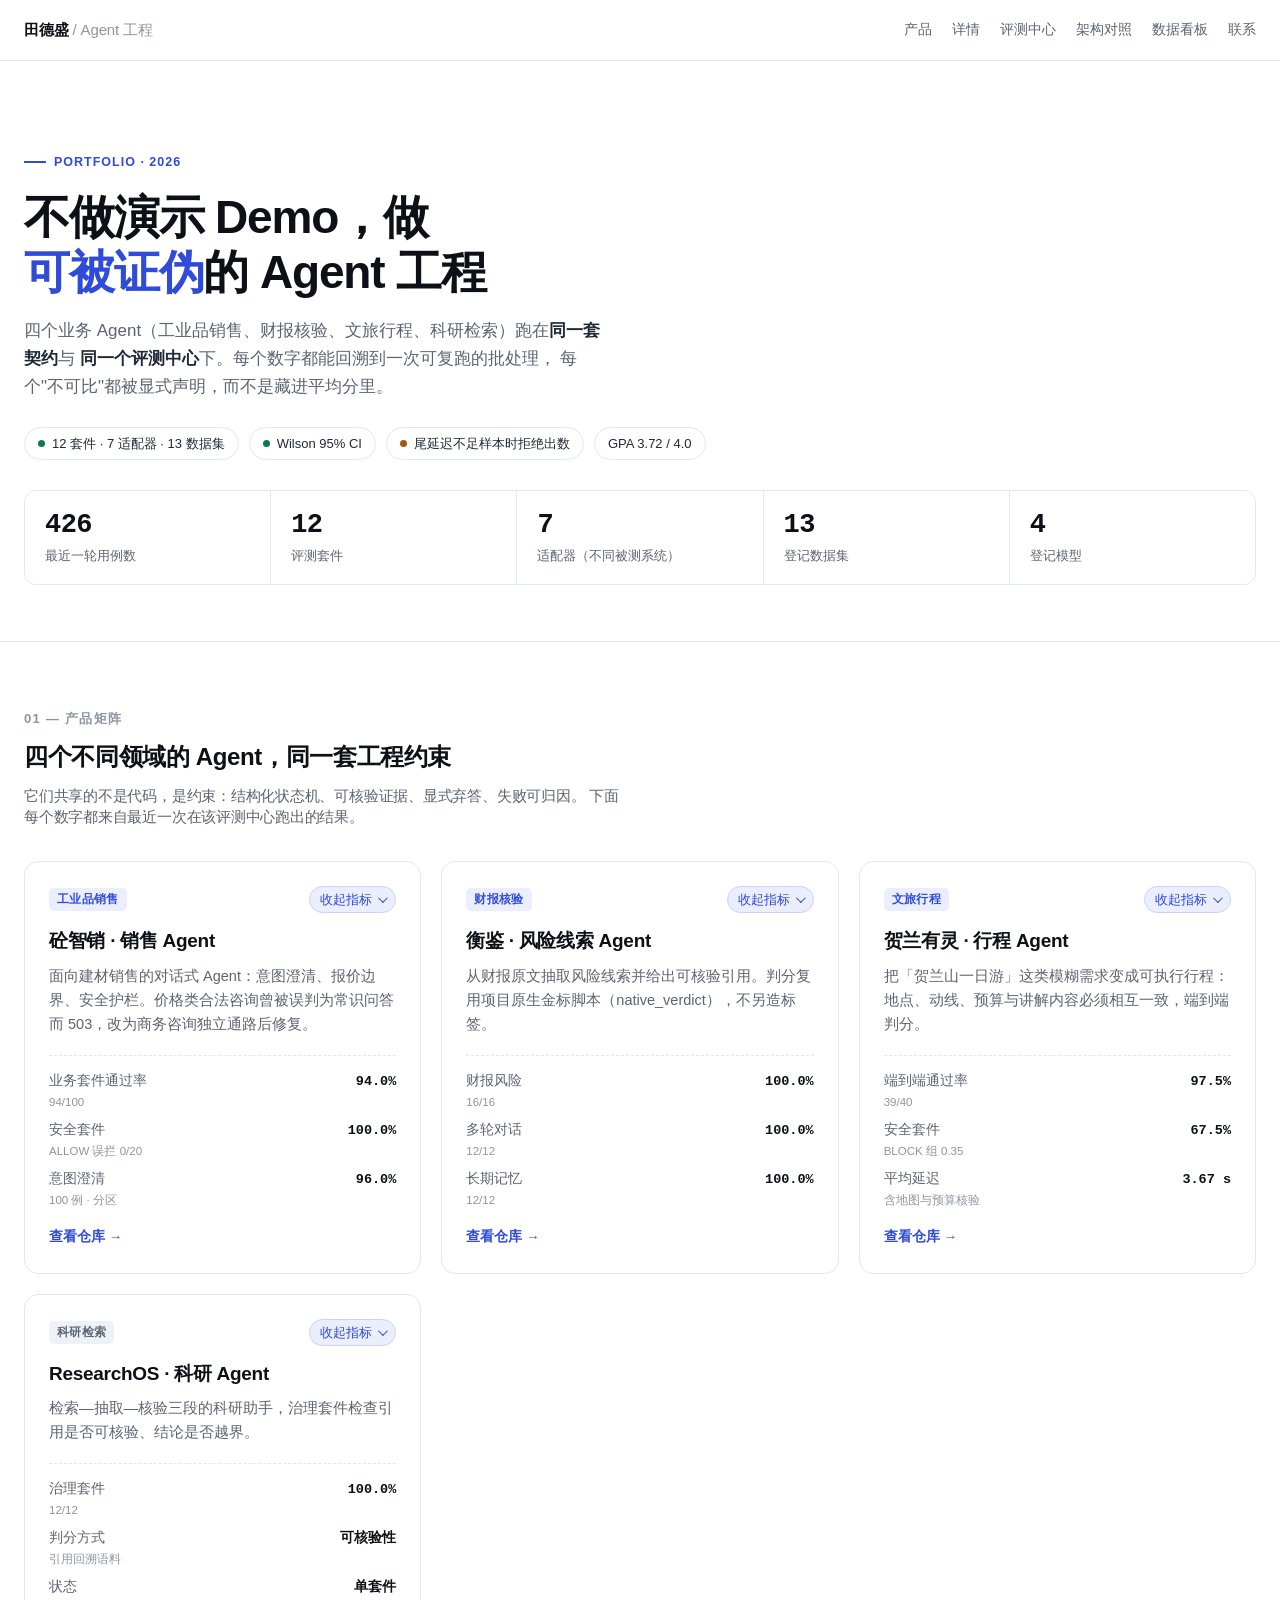
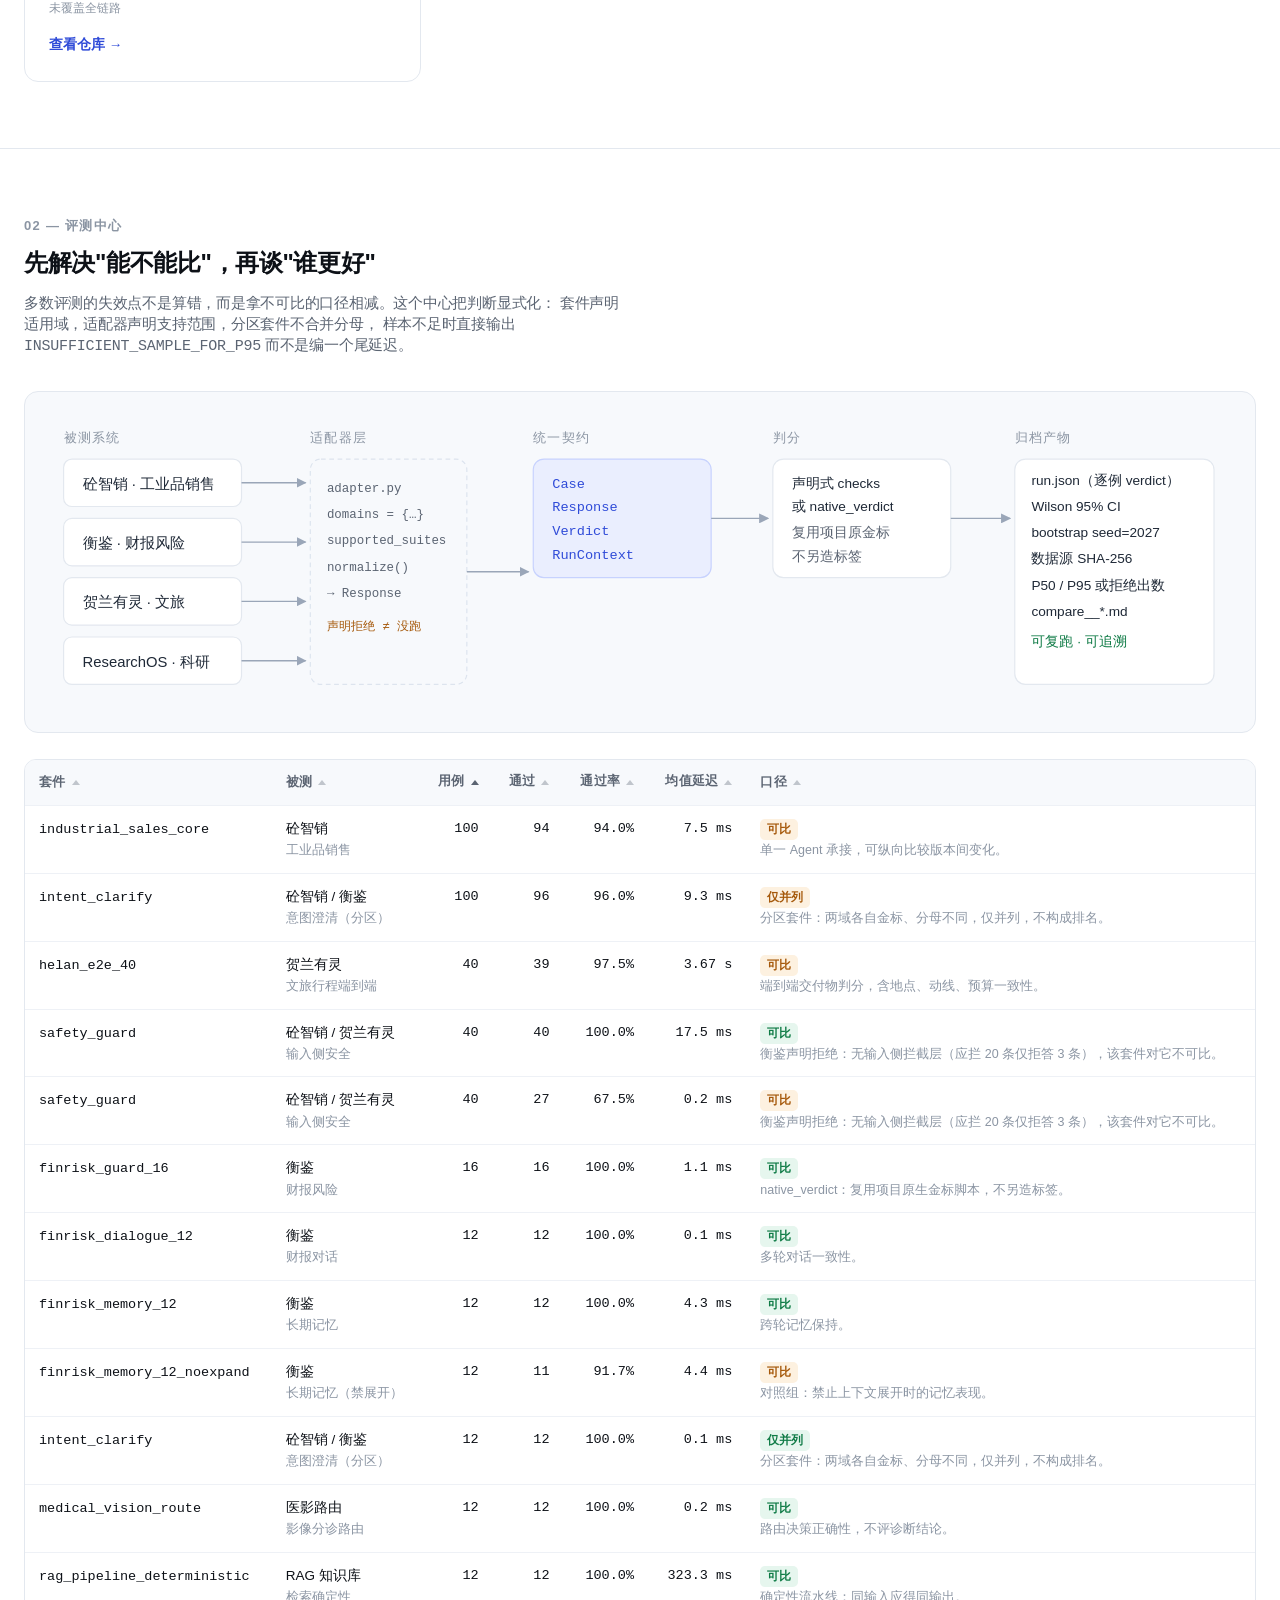
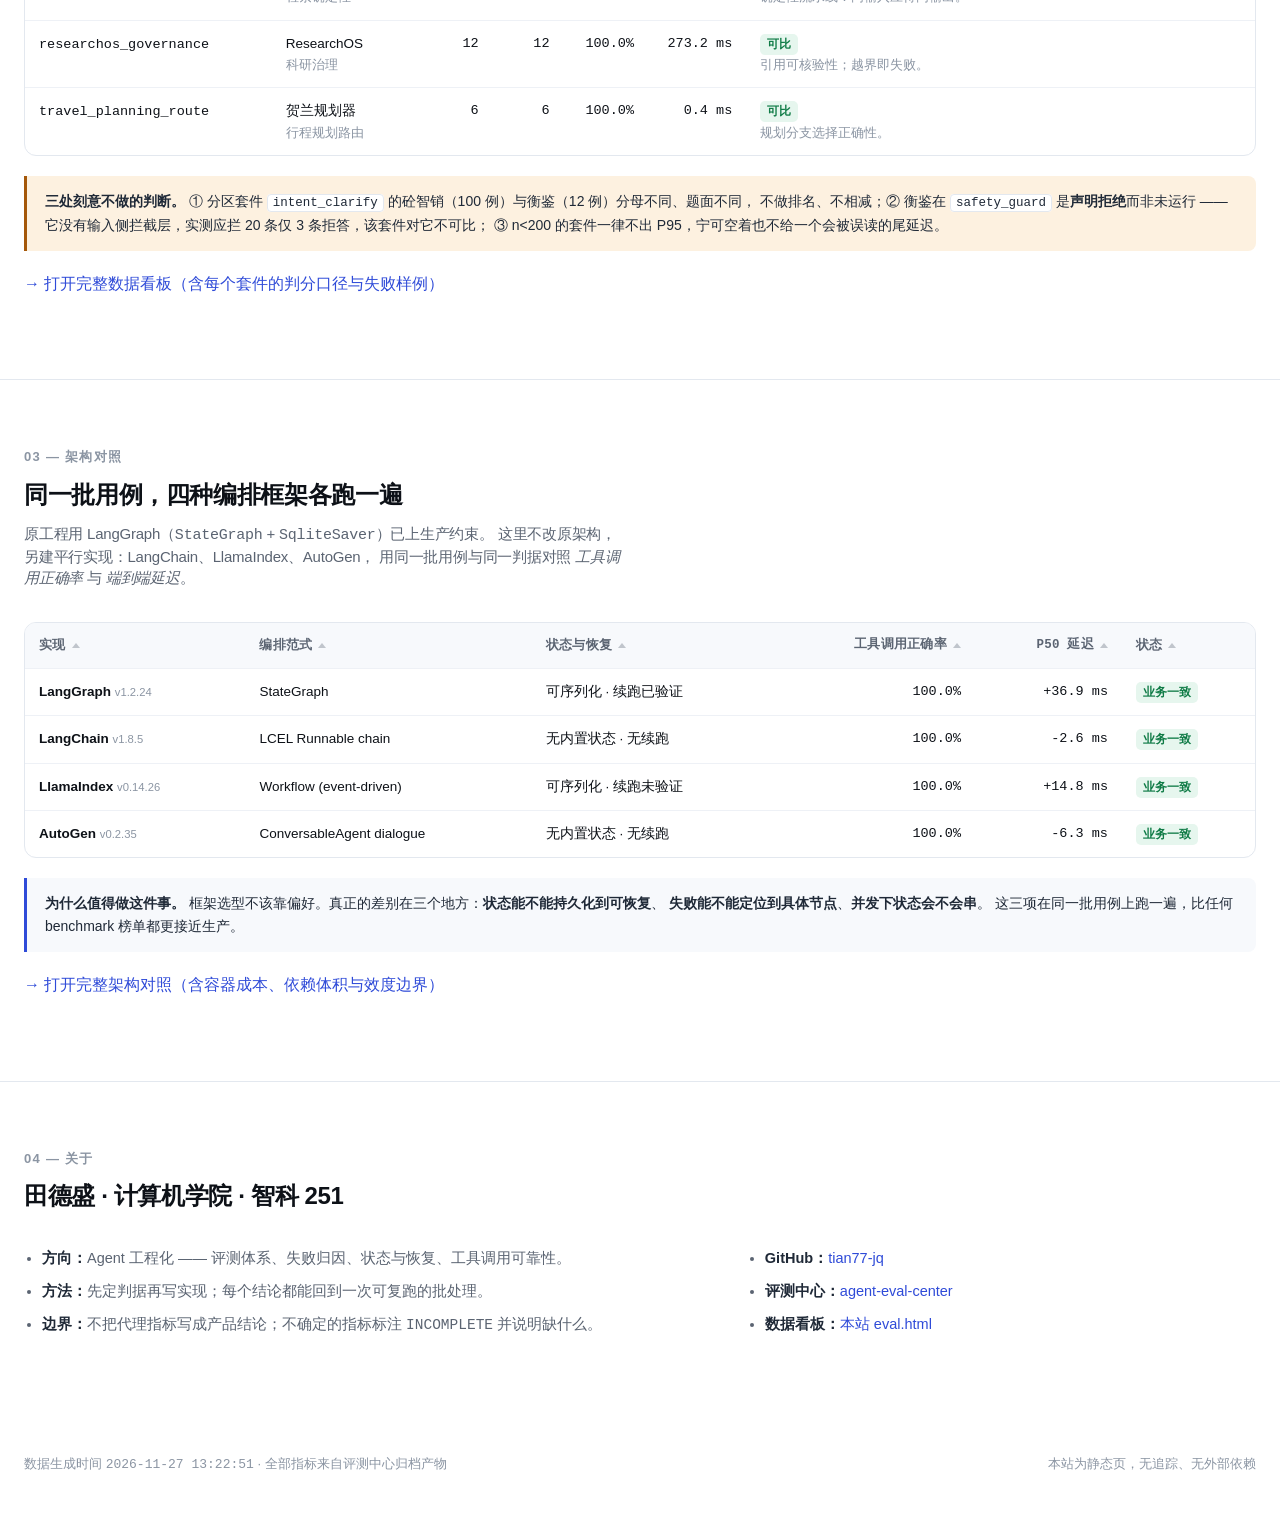
==== commit 84e1d47f: "chore: 初始化仓库（由本地打包脚本发布）" ====
--- a/index.html
+++ b/index.html
@@ -6,10 +6,95 @@
 <title>田德盛 · Agent 工程作品集</title>
 <meta name="description" content="四个可运行 Agent 产品 + 一个统一评测中心：意图澄清、安全护栏、财报风险、文旅行程，全部在同一契约下跑同一套判据。">
 <link rel="stylesheet" href="assets/style.css">
+<style>
+/* ===== 交互与可达性增强：仅补充 assets/style.css，不改动其既有规则 ===== */
+html { max-width: 100%; }
+/* 溢出防护放在 body，不放根元素：根元素 overflow-x:clip 会让 #hash 锚点跳转落到空白区 */
+body { overflow-x: clip; }
+*, *::before, *::after { box-sizing: border-box; }
+[hidden] { display: none !important; }
+
+/* 读屏专用文本 */
+.sr-only {
+  position: absolute; width: 1px; height: 1px; padding: 0; margin: -1px;
+  overflow: hidden; clip: rect(0, 0, 0, 0); white-space: nowrap; border: 0;
+}
+
+/* 跳转到主内容 */
+.skip {
+  position: absolute; left: 12px; top: -60px; z-index: 100;
+  padding: 10px 14px; background: #1f2937; color: #fff; border-radius: 8px;
+  text-decoration: none; transition: top .15s ease;
+}
+.skip:focus { top: 12px; }
+
+/* 统一 focus 态：所有可聚焦元素都有清晰可见的焦点环 */
+a:focus, button:focus, [tabindex]:focus { outline: 3px solid #2f4bd8; outline-offset: 3px; border-radius: 4px; }
+a:focus:not(:focus-visible), button:focus:not(:focus-visible), [tabindex]:focus:not(:focus-visible) { outline: none; }
+a:focus-visible, button:focus-visible, [tabindex]:focus-visible {
+  outline: 3px solid #2f4bd8; outline-offset: 3px; border-radius: 4px;
+}
+
+/* 导航链接：小屏允许换行，避免横向溢出 */
+body nav .links { flex-wrap: wrap; row-gap: 6px; }
+
+/* 表格：可横向滚动容器 + 表头排序按钮 */
+.tablewrap { max-width: 100%; overflow-x: auto; -webkit-overflow-scrolling: touch; }
+table { max-width: 100%; }
+th { white-space: nowrap; }
+th button.sort {
+  all: unset; cursor: pointer; display: inline-flex; align-items: center; gap: 6px;
+  font: inherit; color: inherit; padding: 4px 6px; margin: -4px -6px; border-radius: 4px;
+}
+th button.sort:hover { color: #2f4bd8; }
+th button.sort:focus-visible { outline: 3px solid #2f4bd8; outline-offset: 2px; }
+th button.sort::after {
+  content: ""; display: inline-block; width: 0; height: 0; opacity: .35;
+  border-left: 4px solid transparent; border-right: 4px solid transparent;
+  border-bottom: 5px solid currentColor;
+}
+th[aria-sort="ascending"] button.sort::after { opacity: 1; border-bottom: 0; border-top: 5px solid currentColor; }
+th[aria-sort="descending"] button.sort::after { opacity: 1; }
+th button.sort:active { transform: translateY(1px); }
+
+/* 产品卡：键盘可达的展开 / 收起 */
+.card .tagrow { display: flex; align-items: center; gap: 8px; flex-wrap: wrap; }
+.card-toggle {
+  margin-left: auto; display: inline-flex; align-items: center; gap: 6px;
+  font: inherit; font-size: 13px; line-height: 1; padding: 6px 10px; cursor: pointer;
+  color: #2f4bd8; background: #eaeefe; border: 1px solid #c7d2fe; border-radius: 999px;
+  transition: background .15s ease, color .15s ease;
+}
+.card-toggle:hover { background: #dfe5fd; }
+.card-toggle::after {
+  content: ""; width: 7px; height: 7px; border-right: 1.5px solid currentColor;
+  border-bottom: 1.5px solid currentColor; transform: rotate(45deg) translateY(-2px);
+  transition: transform .15s ease;
+}
+.card-toggle[aria-expanded="false"]::after { transform: rotate(-135deg) translateY(-1px); }
+.card .metrics { animation: metricsIn .18s ease; }
+@keyframes metricsIn { from { opacity: 0; transform: translateY(-3px); } to { opacity: 1; transform: none; } }
+
+/* 溢出防护 */
+svg, img, video { max-width: 100%; height: auto; }
+code, pre { overflow-wrap: anywhere; }
+.wrap, .cols, .cards, .kpis, .hero-meta { max-width: 100%; }
+body nav .wrap { display: flex; flex-wrap: wrap; }
+
+@media (max-width: 767px) {
+  .kpis, .cards, .cols, .hero-meta { flex-wrap: wrap; }
+  .cols > div { min-width: 0; }
+  .card-toggle { margin-left: 0; }
+  .tablewrap { margin-left: -4px; margin-right: -4px; padding-left: 4px; padding-right: 4px; }
+}
+@media (prefers-reduced-motion: reduce) {
+  *, *::before, *::after { transition: none !important; animation: none !important; }
+}
+</style>
 </head>
 <body>
-
-<nav>
+<a class="skip" href="#main">跳到主内容</a>
+<nav aria-label="站点导航">
   <div class="wrap">
     <div class="brand">田德盛 <span>/ Agent 工程</span></div>
     <div class="links">
@@ -22,7 +107,7 @@
     </div>
   </div>
 </nav>
-
+<main id="main">
 <header class="hero">
   <div class="wrap">
     <div class="eyebrow">Portfolio · 2026</div>
@@ -41,7 +126,6 @@
     <div class="kpis" id="kpis"></div>
   </div>
 </header>
-
 <section id="products">
   <div class="wrap">
     <div class="sec-head">
@@ -55,7 +139,6 @@
     <div class="cards" id="productCards"></div>
   </div>
 </section>
-
 <section id="eval">
   <div class="wrap">
     <div class="sec-head">
@@ -67,30 +150,28 @@
         样本不足时直接输出 <code>INSUFFICIENT_SAMPLE_FOR_P95</code> 而不是编一个尾延迟。
       </p>
     </div>
-
     <div class="arch" style="margin-bottom:26px">
       <svg viewBox="0 0 1000 250" role="img" aria-label="评测中心架构：四个被测 Agent 经适配器层接入统一契约，由套件与判据打分，产物归档为运行记录与报告">
         <defs>
           <marker id="ar" viewBox="0 0 10 10" refX="9" refY="5" markerWidth="7" markerHeight="7" orient="auto">
-            <path d="M0,0 L10,5 L0,10 z" fill="#9aa6b8"/>
+            <path d="M0,0 L10,5 L0,10 z" fill="#9aa6b8" />
           </marker>
         </defs>
         <!-- 被测层 -->
         <text x="14" y="24" font-size="11" fill="#8b95a3" font-family="monospace" letter-spacing="1">被测系统</text>
         <g font-family="-apple-system,Microsoft YaHei,sans-serif" font-size="12.5">
-          <rect x="14" y="38" width="150" height="40" rx="7" fill="#fff" stroke="#e3e8ef"/>
+          <rect x="14" y="38" width="150" height="40" rx="7" fill="#fff" stroke="#e3e8ef" />
           <text x="30" y="63" fill="#1f2937">砼智销 · 工业品销售</text>
-          <rect x="14" y="88" width="150" height="40" rx="7" fill="#fff" stroke="#e3e8ef"/>
+          <rect x="14" y="88" width="150" height="40" rx="7" fill="#fff" stroke="#e3e8ef" />
           <text x="30" y="113" fill="#1f2937">衡鉴 · 财报风险</text>
-          <rect x="14" y="138" width="150" height="40" rx="7" fill="#fff" stroke="#e3e8ef"/>
+          <rect x="14" y="138" width="150" height="40" rx="7" fill="#fff" stroke="#e3e8ef" />
           <text x="30" y="163" fill="#1f2937">贺兰有灵 · 文旅</text>
-          <rect x="14" y="188" width="150" height="40" rx="7" fill="#fff" stroke="#e3e8ef"/>
+          <rect x="14" y="188" width="150" height="40" rx="7" fill="#fff" stroke="#e3e8ef" />
           <text x="30" y="213" fill="#1f2937">ResearchOS · 科研</text>
         </g>
-
         <!-- 适配器 -->
         <text x="222" y="24" font-size="11" fill="#8b95a3" font-family="monospace" letter-spacing="1">适配器层</text>
-        <rect x="222" y="38" width="132" height="190" rx="9" fill="#f7f9fc" stroke="#dde4ee" stroke-dasharray="4 3"/>
+        <rect x="222" y="38" width="132" height="190" rx="9" fill="#f7f9fc" stroke="#dde4ee" stroke-dasharray="4 3" />
         <g font-family="monospace" font-size="10.5" fill="#5b6472">
           <text x="236" y="66">adapter.py</text>
           <text x="236" y="88">domains = {…}</text>
@@ -99,10 +180,9 @@
           <text x="236" y="154">→ Response</text>
           <text x="236" y="182" fill="#a5580a">声明拒绝 ≠ 没跑</text>
         </g>
-
         <!-- 契约 -->
         <text x="410" y="24" font-size="11" fill="#8b95a3" font-family="monospace" letter-spacing="1">统一契约</text>
-        <rect x="410" y="38" width="150" height="100" rx="9" fill="#eaeefe" stroke="#c7d2fe"/>
+        <rect x="410" y="38" width="150" height="100" rx="9" fill="#eaeefe" stroke="#c7d2fe" />
         <g font-family="monospace" font-size="11.5" fill="#2f4bd8">
           <text x="426" y="62">Case</text>
           <text x="426" y="82">Response</text>
@@ -110,27 +190,25 @@
           <text x="426" y="122">RunContext</text>
         </g>
         <g stroke="#9aa6b8" stroke-width="1.2" marker-end="url(#ar)" fill="none">
-          <path d="M164,58 H218"/>
-          <path d="M164,108 H218"/>
-          <path d="M164,158 H218"/>
-          <path d="M164,208 H218"/>
-          <path d="M354,133 H406"/>
+          <path d="M164,58 H218" />
+          <path d="M164,108 H218" />
+          <path d="M164,158 H218" />
+          <path d="M164,208 H218" />
+          <path d="M354,133 H406" />
         </g>
-
         <!-- 判分 -->
         <text x="612" y="24" font-size="11" fill="#8b95a3" font-family="monospace" letter-spacing="1">判分</text>
-        <rect x="612" y="38" width="150" height="100" rx="9" fill="#fff" stroke="#e3e8ef"/>
+        <rect x="612" y="38" width="150" height="100" rx="9" fill="#fff" stroke="#e3e8ef" />
         <g font-family="-apple-system,Microsoft YaHei,sans-serif" font-size="11.5" fill="#1f2937">
           <text x="628" y="62">声明式 checks</text>
           <text x="628" y="82">或 native_verdict</text>
           <text x="628" y="104" fill="#5b6472">复用项目原金标</text>
           <text x="628" y="124" fill="#5b6472">不另造标签</text>
         </g>
-        <path d="M560,88 H608" stroke="#9aa6b8" stroke-width="1.2" marker-end="url(#ar)" fill="none"/>
-
+        <path d="M560,88 H608" stroke="#9aa6b8" stroke-width="1.2" marker-end="url(#ar)" fill="none" />
         <!-- 产物 -->
         <text x="816" y="24" font-size="11" fill="#8b95a3" font-family="monospace" letter-spacing="1">归档产物</text>
-        <rect x="816" y="38" width="168" height="190" rx="9" fill="#fff" stroke="#e3e8ef"/>
+        <rect x="816" y="38" width="168" height="190" rx="9" fill="#fff" stroke="#e3e8ef" />
         <g font-family="-apple-system,Microsoft YaHei,sans-serif" font-size="11.5" fill="#1f2937">
           <text x="830" y="60">run.json（逐例 verdict）</text>
           <text x="830" y="82">Wilson 95% CI</text>
@@ -140,23 +218,27 @@
           <text x="830" y="170">compare__*.md</text>
           <text x="830" y="196" fill="#0f7b46">可复跑 · 可追溯</text>
         </g>
-        <path d="M762,88 H812" stroke="#9aa6b8" stroke-width="1.2" marker-end="url(#ar)" fill="none"/>
-        <path d="M900,138 V186" stroke="#c7d2fe" stroke-width="1.2" marker-end="url(#ar)" fill="none" opacity="0"/>
+        <path d="M762,88 H812" stroke="#9aa6b8" stroke-width="1.2" marker-end="url(#ar)" fill="none" />
+        <path d="M900,138 V186" stroke="#c7d2fe" stroke-width="1.2" marker-end="url(#ar)" fill="none" opacity="0" />
       </svg>
     </div>
-
-    <div class="tablewrap">
+    <p class="sr-only" id="suiteSortStatus" role="status" aria-live="polite"></p>
+    <div class="tablewrap" tabindex="0" role="region" aria-label="评测套件表，可横向滚动">
       <table>
         <thead>
           <tr>
-            <th>套件</th><th>被测</th><th class="n">用例</th><th class="n">通过</th>
-            <th class="n">通过率</th><th class="n">均值延迟</th><th>口径</th>
+            <th scope="col" data-key="suite" data-type="text"><button type="button" class="sort">套件</button></th>
+            <th scope="col" data-key="product" data-type="text"><button type="button" class="sort">被测</button></th>
+            <th scope="col" class="n" data-key="n" data-type="num"><button type="button" class="sort">用例</button></th>
+            <th scope="col" class="n" data-key="passed" data-type="num"><button type="button" class="sort">通过</button></th>
+            <th scope="col" class="n" data-key="pass_rate" data-type="num"><button type="button" class="sort">通过率</button></th>
+            <th scope="col" class="n" data-key="mean_ms" data-type="num"><button type="button" class="sort">均值延迟</button></th>
+            <th scope="col" data-key="comp" data-type="text"><button type="button" class="sort">口径</button></th>
           </tr>
         </thead>
         <tbody id="suiteRows"></tbody>
       </table>
     </div>
-
     <div class="note warn">
       <b>三处刻意不做的判断。</b>
       ① 分区套件 <code>intent_clarify</code> 的砼智销（100 例）与衡鉴（12 例）分母不同、题面不同，
@@ -164,11 +246,9 @@
       它没有输入侧拦截层，实测应拦 20 条仅 3 条拒答，该套件对它不可比；
       ③ n&lt;200 的套件一律不出 P95，宁可空着也不给一个会被误读的尾延迟。
     </div>
-
     <p><a href="eval.html">→ 打开完整数据看板（含每个套件的判分口径与失败样例）</a></p>
   </div>
 </section>
-
 <section id="arch">
   <div class="wrap">
     <div class="sec-head">
@@ -180,10 +260,18 @@
         用同一批用例与同一判据对照 <em>工具调用正确率</em> 与 <em>端到端延迟</em>。
       </p>
     </div>
-    <div class="tablewrap">
+    <p class="sr-only" id="archSortStatus" role="status" aria-live="polite"></p>
+    <div class="tablewrap" tabindex="0" role="region" aria-label="架构对照表，可横向滚动">
       <table>
         <thead>
-          <tr><th>实现</th><th>编排范式</th><th>状态与恢复</th><th class="n">工具调用正确率</th><th class="n">P50 延迟</th><th>状态</th></tr>
+          <tr>
+            <th scope="col" data-key="label" data-type="text"><button type="button" class="sort">实现</button></th>
+            <th scope="col" data-key="container" data-type="text"><button type="button" class="sort">编排范式</button></th>
+            <th scope="col" data-key="state" data-type="text"><button type="button" class="sort">状态与恢复</button></th>
+            <th scope="col" class="n" data-key="action_match" data-type="num"><button type="button" class="sort">工具调用正确率</button></th>
+            <th scope="col" class="n" data-key="overhead" data-type="num"><button type="button" class="sort">P50 延迟</button></th>
+            <th scope="col" data-key="status" data-type="text"><button type="button" class="sort">状态</button></th>
+          </tr>
         </thead>
         <tbody id="archRows"></tbody>
       </table>
@@ -197,7 +285,6 @@
     <p><a href="arch.html">→ 打开完整架构对照（含容器成本、依赖体积与效度边界）</a></p>
   </div>
 </section>
-
 <section id="contact">
   <div class="wrap">
     <div class="sec-head">
@@ -222,20 +309,83 @@
     </div>
   </div>
 </section>
-
+</main>
 <footer>
   <div class="wrap">
     <div>数据生成时间 <span class="num" id="genAt">—</span> · 全部指标来自评测中心归档产物</div>
     <div>本站为静态页，无追踪、无外部依赖</div>
   </div>
 </footer>
-
 <script src="data/metrics.js"></script>
 <script src="data/arch.js"></script>
 <script>
 (function () {
   var M = window.METRICS || { counts: {}, suites: [], conventions: {} };
   var C = M.counts || {};
+  // ---- 通用：表格排序（点击表头，键盘 Enter/Space 同样触发） ----
+  function numOrNegInf(v) { return (v === null || v === undefined || isNaN(v)) ? null : v; }
+  function makeSorter(opts) {
+    // opts: { table, tbody, status, data, keys:{key:{type,get}}, initial:{key,dir}, render }
+    var state = { key: opts.initial && opts.initial.key, dir: (opts.initial && opts.initial.dir) || 1 };
+    var ths = Array.prototype.slice.call(opts.table.querySelectorAll("thead th[data-key]"));
+    function sortedData() {
+      var k = state.key;
+      if (!k || !opts.keys[k]) return opts.data.slice();
+      var def = opts.keys[k];
+      return opts.data.slice().sort(function (a, b) {
+        var va = def.get(a), vb = def.get(b);
+        var aNull = (va === null || va === undefined), bNull = (vb === null || vb === undefined);
+        if (aNull && bNull) return 0;
+        if (aNull) return 1;   // 空值永远排在末尾，不受升降序影响
+        if (bNull) return -1;
+        if (def.type === "num") return (va - vb) * state.dir;
+        return String(va).localeCompare(String(vb), "zh-CN") * state.dir;
+      });
+    }
+    function updateHeads() {
+      ths.forEach(function (th) {
+        if (th.getAttribute("data-key") === state.key) {
+          th.setAttribute("aria-sort", state.dir === 1 ? "ascending" : "descending");
+        } else {
+          th.setAttribute("aria-sort", "none");
+        }
+      });
+    }
+    function announce() {
+      if (!opts.status) return;
+      if (!state.key) { opts.status.textContent = "已恢复默认排序"; return; }
+      var label = opts.keys[state.key].label;
+      opts.status.textContent = "已按「" + label + "」" + (state.dir === 1 ? "升序" : "降序") + "排序";
+    }
+    function apply() {
+      opts.render(sortedData());
+      updateHeads();
+      announce();
+    }
+    ths.forEach(function (th) {
+      var btn = th.querySelector("button.sort");
+      if (!btn) return;
+      var key = th.getAttribute("data-key");
+      var type = th.getAttribute("data-type") || "text";
+      btn.setAttribute("aria-label", "按" + (opts.keys[key] ? opts.keys[key].label : key) + "排序");
+      btn.addEventListener("click", function () {
+        if (state.key === key) {
+          // 第三次点击恢复默认排序
+          if (state.dir === -1 && opts.initial && opts.initial.key) {
+            state = { key: null, dir: 1 };
+          } else {
+            state.dir = -state.dir;
+          }
+        } else {
+          state = { key: key, dir: type === "num" ? -1 : 1 };
+        }
+        apply();
+      });
+    });
+    // 初始渲染
+    apply();
+    return { reapply: apply };
+  }
 
   // ---- KPI ----
   var kpis = [
@@ -248,7 +398,6 @@
   document.getElementById("kpis").innerHTML = kpis.map(function (x) {
     return '<div class="kpi"><div class="v">' + x.v + '</div><div class="k">' + x.k + '</div></div>';
   }).join("");
-
   // ---- 套件表 ----
   function pct(x) {
     if (x === null || x === undefined) return "—";
@@ -263,22 +412,37 @@
     var cls = r === null ? "na" : (r >= 0.98 ? "ok" : "part");
     return '<span class="pill ' + cls + '">' + (s.comparable === false ? "仅并列" : "可比") + "</span>";
   }
-
-  var rows = (M.suites || []).slice().sort(function (a, b) {
-    return (b.n || 0) - (a.n || 0);
+  var suiteData = (M.suites || []).slice();
+  function renderSuites(rows) {
+    document.getElementById("suiteRows").innerHTML = rows.map(function (s) {
+      return "<tr>" +
+        "<td><code>" + s.suite + "</code></td>" +
+        "<td>" + (s.product || s.adapter) + "<div class='muted'>" + (s.domain || "") + "</div></td>" +
+        '<td class="n">' + (s.n === null ? "—" : s.n) + "</td>" +
+        '<td class="n">' + (s.passed === null ? "—" : s.passed) + "</td>" +
+        '<td class="n">' + pct(s.pass_rate) + "</td>" +
+        '<td class="n">' + ms(s.mean_ms) + "</td>" +
+        "<td>" + pill(s) + "<div class='muted'>" + (s.note || "") + "</div></td>" +
+        "</tr>";
+    }).join("");
+  }
+  makeSorter({
+    table: document.getElementById("suiteRows").closest("table"),
+    tbody: document.getElementById("suiteRows"),
+    status: document.getElementById("suiteSortStatus"),
+    data: suiteData,
+    initial: { key: "n", dir: -1 },
+    keys: {
+      suite:     { type: "text", label: "套件", get: function (s) { return s.suite || ""; } },
+      product:   { type: "text", label: "被测", get: function (s) { return s.product || s.adapter || ""; } },
+      n:         { type: "num",  label: "用例", get: function (s) { return numOrNegInf(s.n); } },
+      passed:    { type: "num",  label: "通过", get: function (s) { return numOrNegInf(s.passed); } },
+      pass_rate: { type: "num",  label: "通过率", get: function (s) { return numOrNegInf(s.pass_rate); } },
+      mean_ms:   { type: "num",  label: "均值延迟", get: function (s) { return numOrNegInf(s.mean_ms); } },
+      comp:      { type: "text", label: "口径", get: function (s) { return s.comparable === false ? "仅并列" : "可比"; } }
+    },
+    render: renderSuites
   });
-  document.getElementById("suiteRows").innerHTML = rows.map(function (s) {
-    return "<tr>" +
-      "<td><code>" + s.suite + "</code></td>" +
-      "<td>" + (s.product || s.adapter) + "<div class='muted'>" + (s.domain || "") + "</div></td>" +
-      '<td class="n">' + (s.n === null ? "—" : s.n) + "</td>" +
-      '<td class="n">' + (s.passed === null ? "—" : s.passed) + "</td>" +
-      '<td class="n">' + pct(s.pass_rate) + "</td>" +
-      '<td class="n">' + ms(s.mean_ms) + "</td>" +
-      "<td>" + pill(s) + "<div class='muted'>" + (s.note || "") + "</div></td>" +
-      "</tr>";
-  }).join("");
-
   // ---- 产品卡 ----
   var find = function (id) {
     return (M.suites || []).filter(function (s) { return s.suite === id; })[0] || {};
@@ -297,7 +461,6 @@
   var hm = find("finrisk_memory_12");
   var ic = find("intent_clarify");
   var ro = find("researchos_governance");
-
   var products = [
     {
       tag: "工业品销售", tagCls: "", name: "砼智销 · 销售 Agent",
@@ -340,14 +503,17 @@
       ]
     }
   ];
-
-  document.getElementById("productCards").innerHTML = products.map(function (p) {
+  document.getElementById("productCards").innerHTML = products.map(function (p, i) {
     var gh = "https://github.com/tian77-jq/" + p.repo;
+    var metricsId = "card-metrics-" + i;
+    var toggleId = "card-toggle-" + i;
     return '<div class="card">' +
-      '<div class="tagrow"><span class="tag ' + p.tagCls + '">' + p.tag + "</span></div>" +
+      '<div class="tagrow"><span class="tag ' + p.tagCls + '">' + p.tag + "</span>" +
+      '<button type="button" class="card-toggle" id="' + toggleId + '" aria-expanded="true" aria-controls="' + metricsId + '">' +
+      '<span class="card-toggle-label">收起指标</span></button></div>' +
       "<h3><a href='" + gh + "' target='_blank' rel='noopener'>" + p.name + "</a></h3>" +
       "<p class='desc'>" + p.desc + "</p>" +
-      "<div class='metrics'>" + p.metrics.map(function (m) {
+      "<div class='metrics' id='" + metricsId + "'>" + p.metrics.map(function (m) {
         return "<div class='mrow'><span>" + m[0] +
           (m[2] ? "<em class='msub'>" + m[2] + "</em>" : "") +
           "</span><b>" + m[1] + "</b></div>";
@@ -355,7 +521,22 @@
       "<a class='go' href='" + gh + "' target='_blank' rel='noopener'>查看仓库 →</a>" +
       "</div>";
   }).join("");
-
+  // 产品卡展开 / 收起：按钮原生支持 Tab 聚焦与 Enter / Space 触发
+  Array.prototype.forEach.call(document.querySelectorAll(".card-toggle"), function (btn) {
+    var target = document.getElementById(btn.getAttribute("aria-controls"));
+    if (!target) return;
+    function sync() {
+      var open = btn.getAttribute("aria-expanded") === "true";
+      target.hidden = !open;
+      var label = btn.querySelector(".card-toggle-label");
+      if (label) label.textContent = open ? "收起指标" : "展开指标";
+    }
+    btn.addEventListener("click", function () {
+      btn.setAttribute("aria-expanded", btn.getAttribute("aria-expanded") === "true" ? "false" : "true");
+      sync();
+    });
+    sync();
+  });
   // ---- 架构对照（数据来自 archcompare 实测） ----
   (function () {
     var A = window.ARCH || { ok: false };
@@ -365,33 +546,51 @@
       tb.innerHTML = "<tr><td colspan='6' style='color:var(--faint)'>尚未运行架构对照</td></tr>";
       return;
     }
-    var rows = (A.items || []).map(function (x) {
-      if (!x.available) {
-        return "<tr><td><b>" + x.label + "</b></td><td>—</td><td>—</td>" +
-          "<td class='n'>—</td><td class='n'>—</td>" +
-          "<td><span class='pill na'>" + (x.reason || "未运行") + "</span></td></tr>";
-      }
-      var same = x.business_same
-        ? "<span class='pill' style='background:var(--ok-soft);color:var(--ok)'>业务一致</span>"
-        : "<span class='pill' style='background:var(--stop-soft);color:var(--stop)'>有差异</span>";
-      var ms = (x.paired_overhead_ms === null || x.paired_overhead_ms === undefined)
-        ? "—" : (x.paired_overhead_ms >= 0 ? "+" : "") + x.paired_overhead_ms.toFixed(1) + " ms";
-      return "<tr><td><b>" + x.label + "</b> <small style='color:var(--faint)'>v" +
-        (x.version || "—") + "</small></td>" +
-        "<td>" + (x.container || "—") + "</td>" +
-        "<td>" + (x.state_serializable ? "可序列化" : "无内置状态") +
-        " · " + (x.resume === "verified" ? "续跑已验证" : (x.resume === "unsupported" ? "无续跑" : "续跑未验证")) + "</td>" +
-        "<td class='n'>" + ((x.action_match || 0) * 100).toFixed(1) + "%</td>" +
-        "<td class='n'>" + ms + "</td>" +
-        "<td>" + same + "</td></tr>";
-    }).join("");
-    tb.innerHTML = rows;
+    function resumeText(x) {
+      return x.resume === "verified" ? "续跑已验证" : (x.resume === "unsupported" ? "无续跑" : "续跑未验证");
+    }
+    function renderArch(items) {
+      tb.innerHTML = items.map(function (x) {
+        if (!x.available) {
+          return "<tr><td><b>" + x.label + "</b></td><td>—</td><td>—</td>" +
+            "<td class='n'>—</td><td class='n'>—</td>" +
+            "<td><span class='pill na'>" + (x.reason || "未运行") + "</span></td></tr>";
+        }
+        var same = x.business_same
+          ? "<span class='pill' style='background:var(--ok-soft);color:var(--ok)'>业务一致</span>"
+          : "<span class='pill' style='background:var(--stop-soft);color:var(--stop)'>有差异</span>";
+        var ms = (x.paired_overhead_ms === null || x.paired_overhead_ms === undefined)
+          ? "—" : (x.paired_overhead_ms >= 0 ? "+" : "") + x.paired_overhead_ms.toFixed(1) + " ms";
+        return "<tr><td><b>" + x.label + "</b> <small style='color:var(--faint)'>v" +
+          (x.version || "—") + "</small></td>" +
+          "<td>" + (x.container || "—") + "</td>" +
+          "<td>" + (x.state_serializable ? "可序列化" : "无内置状态") +
+          " · " + resumeText(x) + "</td>" +
+          "<td class='n'>" + ((x.action_match || 0) * 100).toFixed(1) + "%</td>" +
+          "<td class='n'>" + ms + "</td>" +
+          "<td>" + same + "</td></tr>";
+      }).join("");
+    }
+    makeSorter({
+      table: tb.closest("table"),
+      tbody: tb,
+      status: document.getElementById("archSortStatus"),
+      data: (A.items || []).slice(),
+      initial: { key: null, dir: 1 },
+      keys: {
+        label:        { type: "text", label: "实现", get: function (x) { return x.label || ""; } },
+        container:    { type: "text", label: "编排范式", get: function (x) { return x.available ? (x.container || "") : null; } },
+        state:        { type: "text", label: "状态与恢复", get: function (x) { return x.available ? ((x.state_serializable ? "可序列化" : "无内置状态") + " · " + resumeText(x)) : null; } },
+        action_match: { type: "num",  label: "工具调用正确率", get: function (x) { return x.available ? numOrNegInf(x.action_match) : null; } },
+        overhead:     { type: "num",  label: "P50 延迟", get: function (x) { return x.available ? numOrNegInf(x.paired_overhead_ms) : null; } },
+        status:       { type: "text", label: "状态", get: function (x) { return x.available ? (x.business_same ? "业务一致" : "有差异") : (x.reason || "未运行"); } }
+      },
+      render: renderArch
+    });
   })();
-
   var g = document.getElementById("genAt");
   if (g) g.textContent = (M.generated_at || "—").replace("T", " ").slice(0, 19);
 })();
 </script>
-
 </body>
 </html>
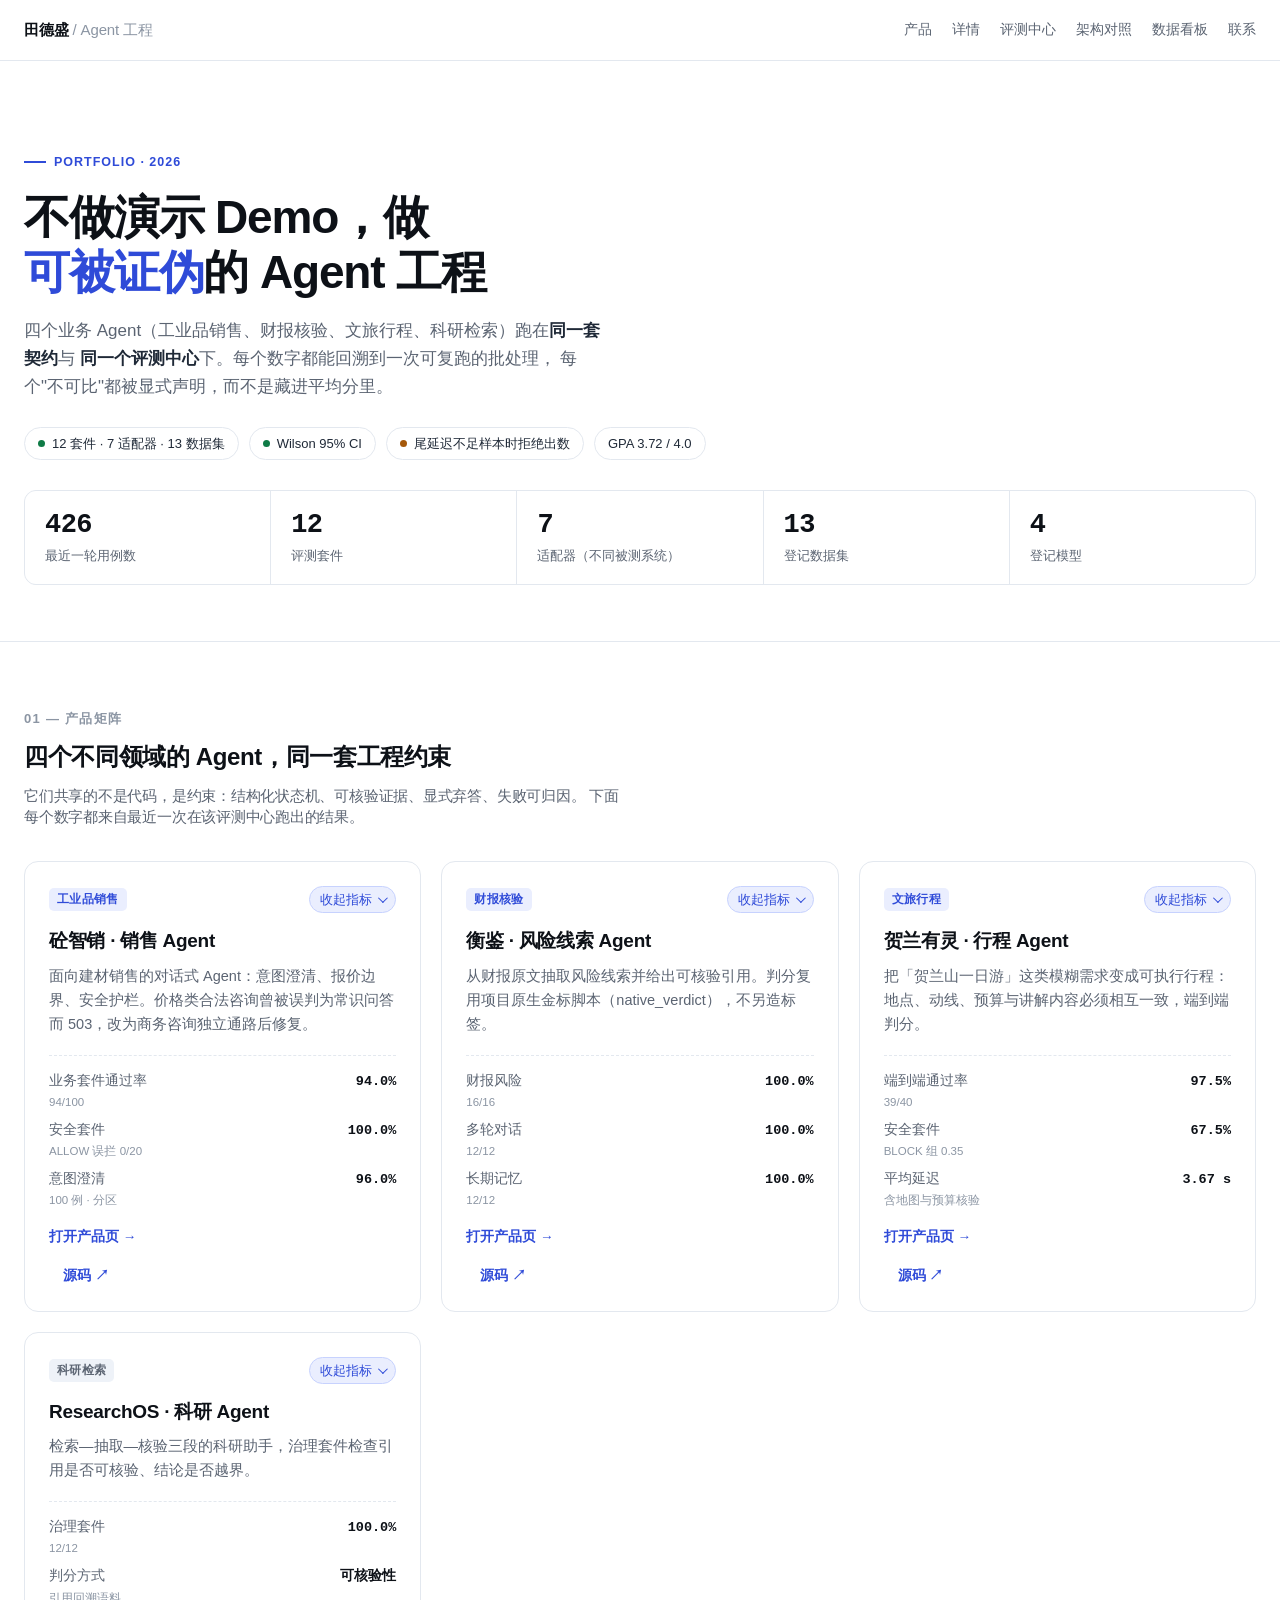
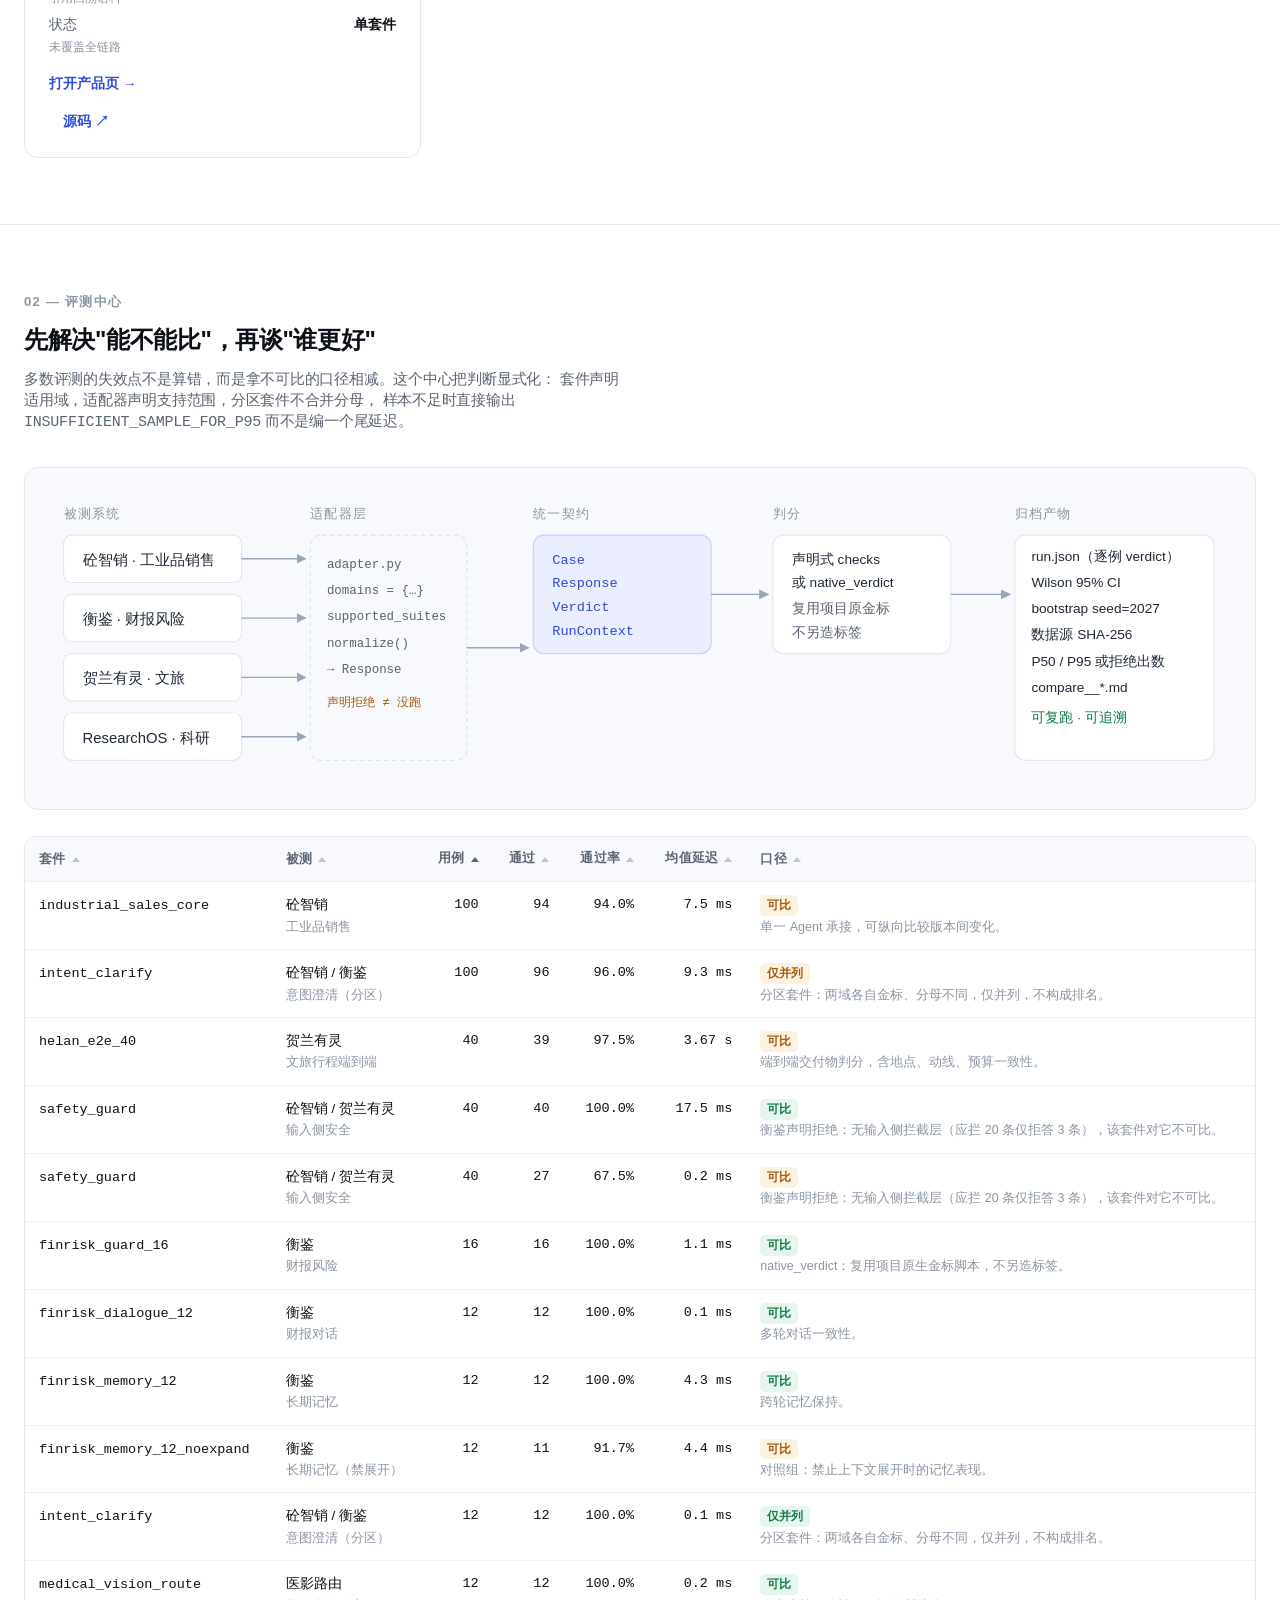
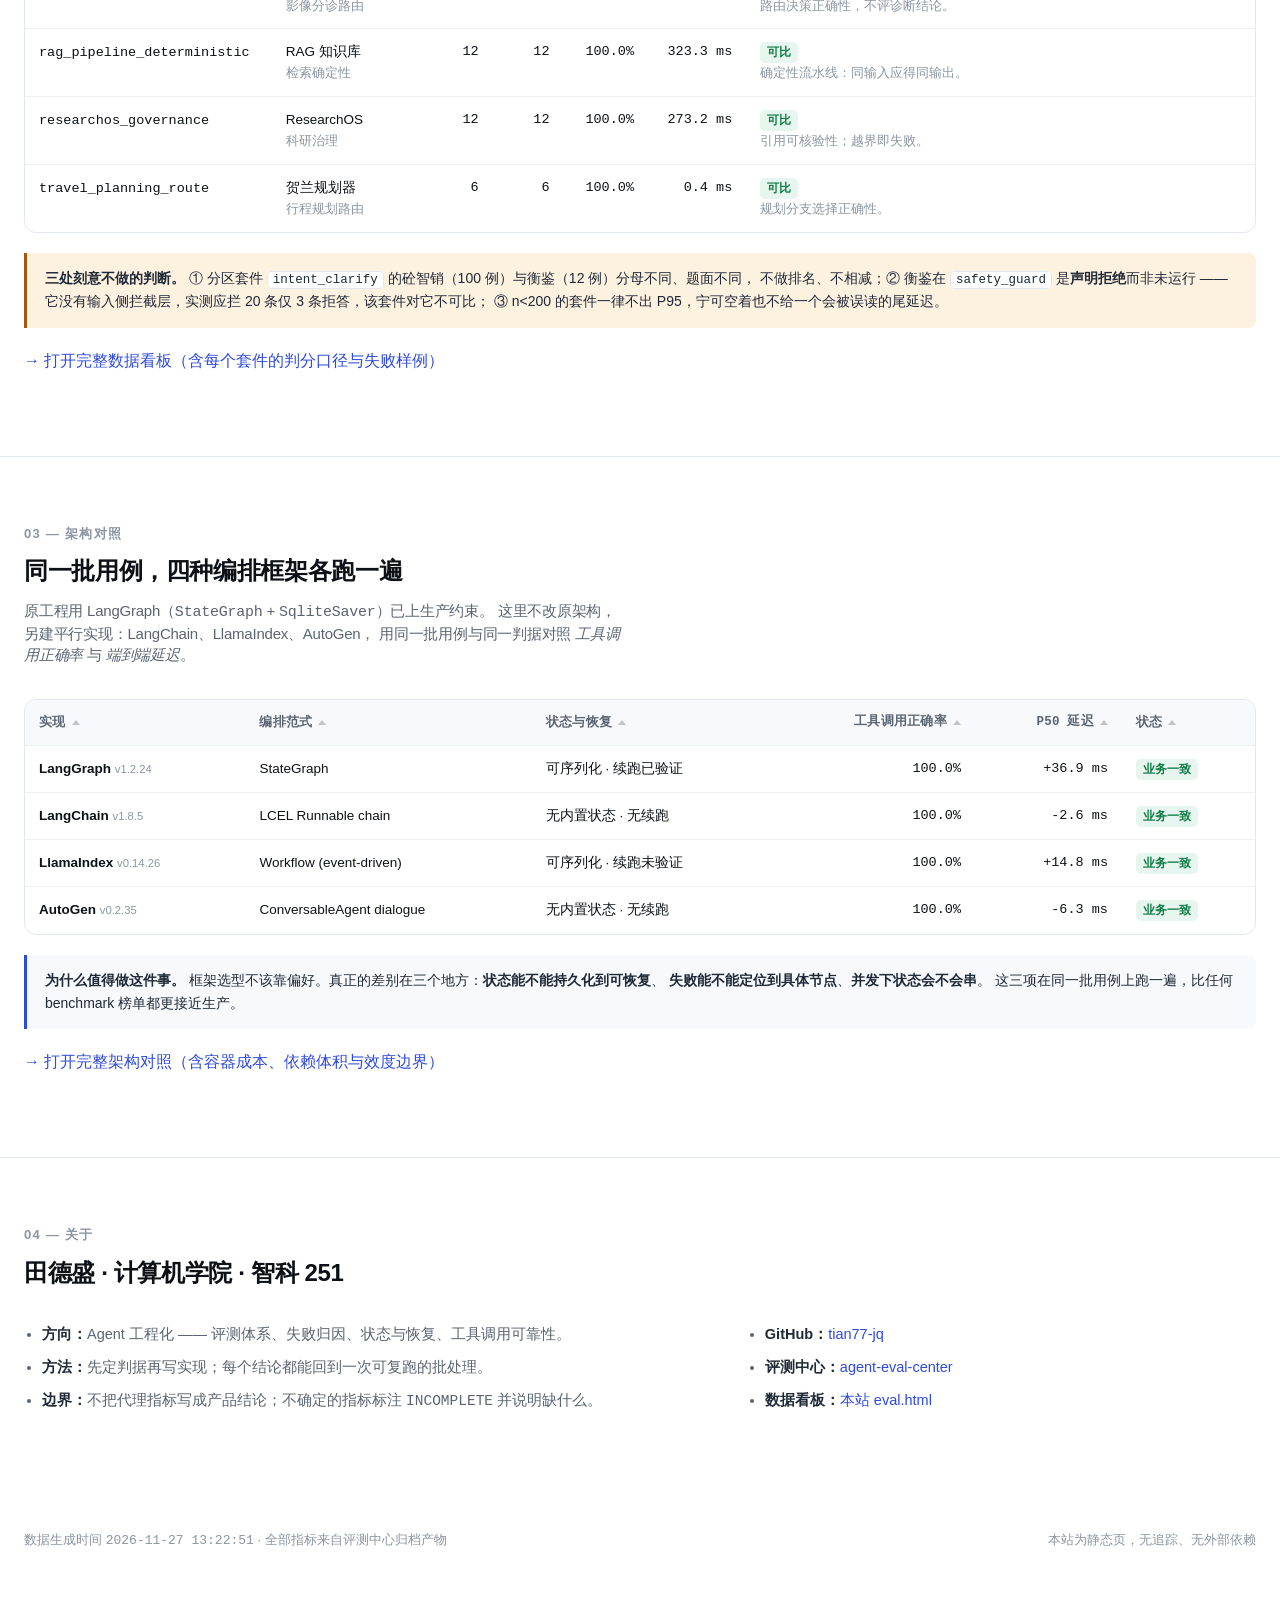
==== commit be8352d0: "chore: 初始化仓库（由本地打包脚本发布）" ====
--- a/index.html
+++ b/index.html
@@ -464,7 +464,7 @@
   var products = [
     {
       tag: "工业品销售", tagCls: "", name: "砼智销 · 销售 Agent",
-      repo: "cement-sales-agent",
+      repo: "cement-sales-agent", page: "product-cement.html",
       desc: "面向建材销售的对话式 Agent：意图澄清、报价边界、安全护栏。价格类合法咨询曾被误判为常识问答而 503，改为商务咨询独立通路后修复。",
       metrics: [
         ["业务套件通过率", pct(cement.pass_rate), cement.passed + "/" + cement.n],
@@ -474,7 +474,7 @@
     },
     {
       tag: "财报核验", tagCls: "", name: "衡鉴 · 风险线索 Agent",
-      repo: "hengjian-finrisk-agent",
+      repo: "hengjian-finrisk-agent", page: "product-hengjian.html",
       desc: "从财报原文抽取风险线索并给出可核验引用。判分复用项目原生金标脚本（native_verdict），不另造标签。",
       metrics: [
         ["财报风险", pct(hg.pass_rate), hg.passed + "/" + hg.n],
@@ -484,7 +484,7 @@
     },
     {
       tag: "文旅行程", tagCls: "", name: "贺兰有灵 · 行程 Agent",
-      repo: "helan-lingyou-agent",
+      repo: "helan-lingyou-agent", page: "product-helan.html",
       desc: "把「贺兰山一日游」这类模糊需求变成可执行行程：地点、动线、预算与讲解内容必须相互一致，端到端判分。",
       metrics: [
         ["端到端通过率", pct(helan.pass_rate), helan.passed + "/" + helan.n],
@@ -494,7 +494,7 @@
     },
     {
       tag: "科研检索", tagCls: "gray", name: "ResearchOS · 科研 Agent",
-      repo: "researchos-agent",
+      repo: "researchos-agent", page: "product-researchos.html",
       desc: "检索—抽取—核验三段的科研助手，治理套件检查引用是否可核验、结论是否越界。",
       metrics: [
         ["治理套件", pct(ro.pass_rate), ro.passed + "/" + ro.n],
@@ -511,14 +511,15 @@
       '<div class="tagrow"><span class="tag ' + p.tagCls + '">' + p.tag + "</span>" +
       '<button type="button" class="card-toggle" id="' + toggleId + '" aria-expanded="true" aria-controls="' + metricsId + '">' +
       '<span class="card-toggle-label">收起指标</span></button></div>' +
-      "<h3><a href='" + gh + "' target='_blank' rel='noopener'>" + p.name + "</a></h3>" +
+      "<h3><a href='" + p.page + "'>" + p.name + "</a></h3>" +
       "<p class='desc'>" + p.desc + "</p>" +
       "<div class='metrics' id='" + metricsId + "'>" + p.metrics.map(function (m) {
         return "<div class='mrow'><span>" + m[0] +
           (m[2] ? "<em class='msub'>" + m[2] + "</em>" : "") +
           "</span><b>" + m[1] + "</b></div>";
       }).join("") + "</div>" +
-      "<a class='go' href='" + gh + "' target='_blank' rel='noopener'>查看仓库 →</a>" +
+      "<a class='go' href='" + p.page + "'>打开产品页 →</a>" +
+      "<a class='go' style='margin-left:14px' href='" + gh + "' target='_blank' rel='noopener'>源码 ↗</a>" +
       "</div>";
   }).join("");
   // 产品卡展开 / 收起：按钮原生支持 Tab 聚焦与 Enter / Space 触发
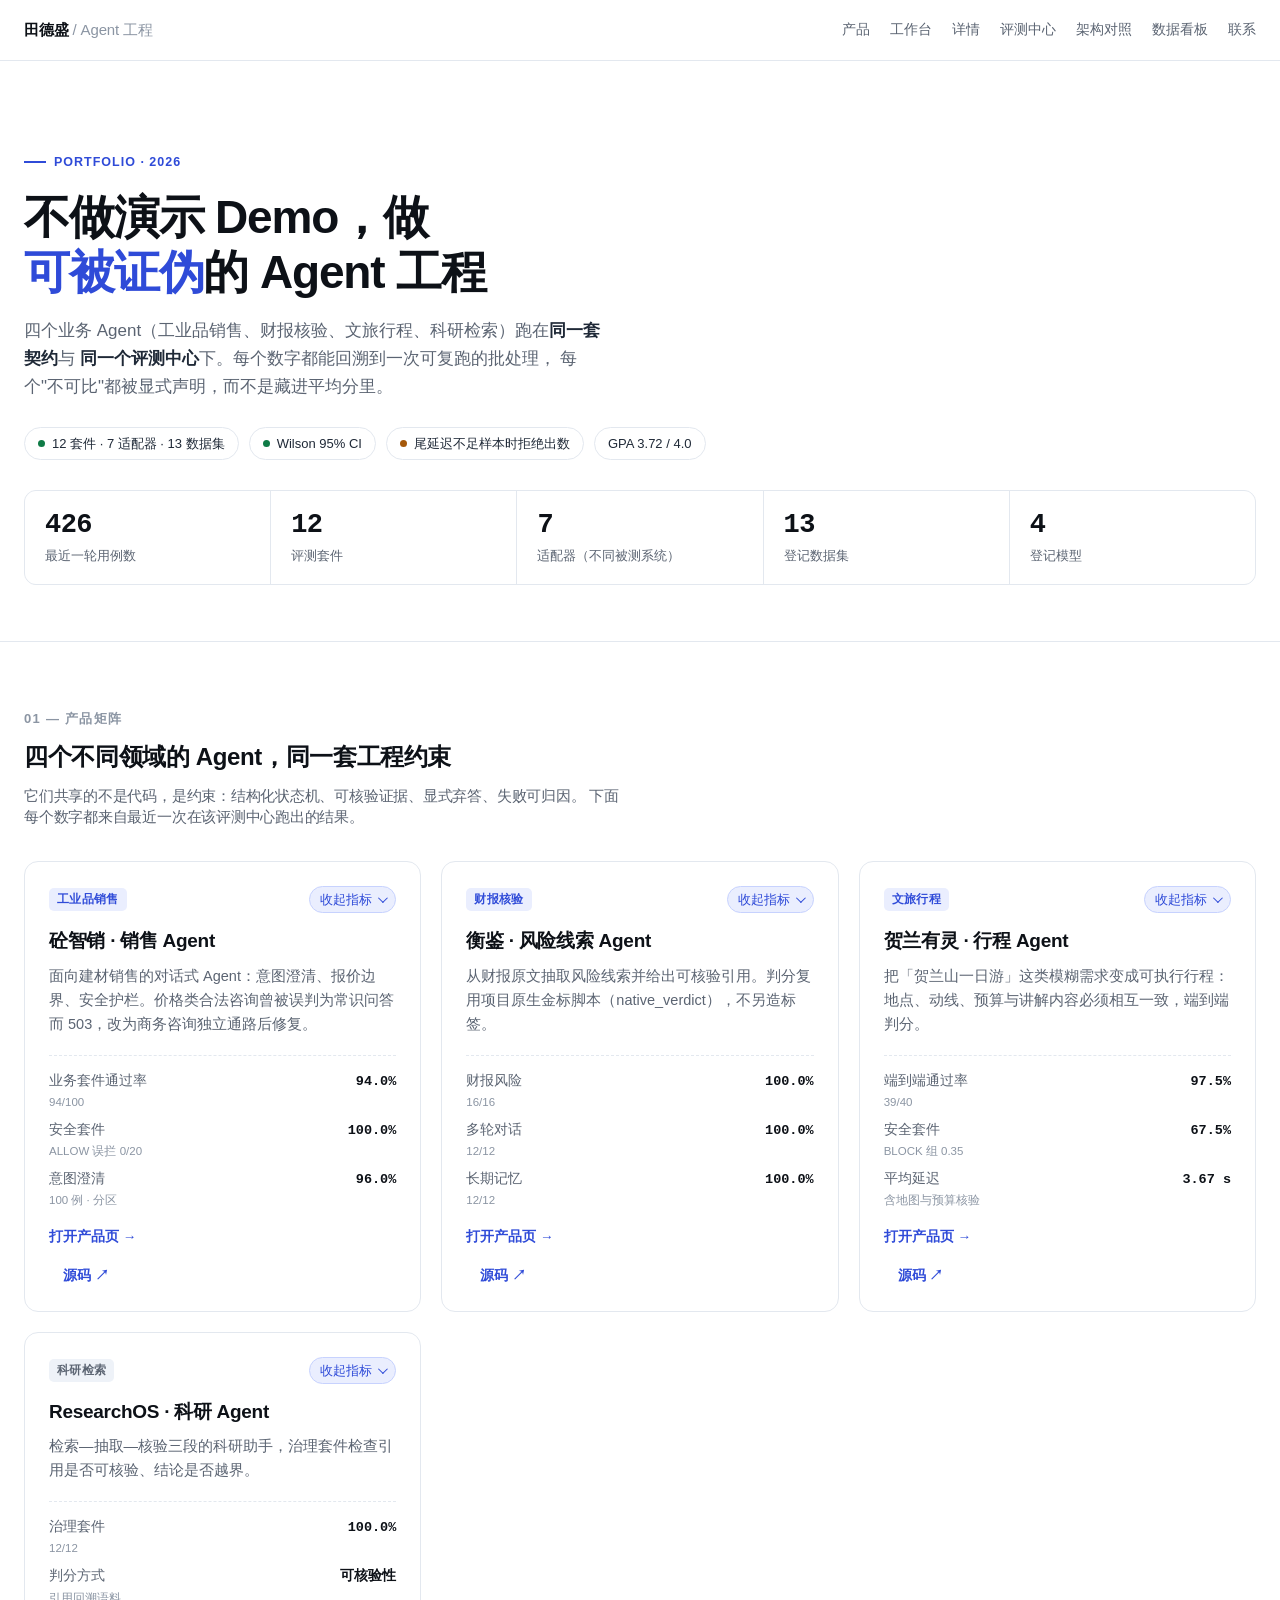
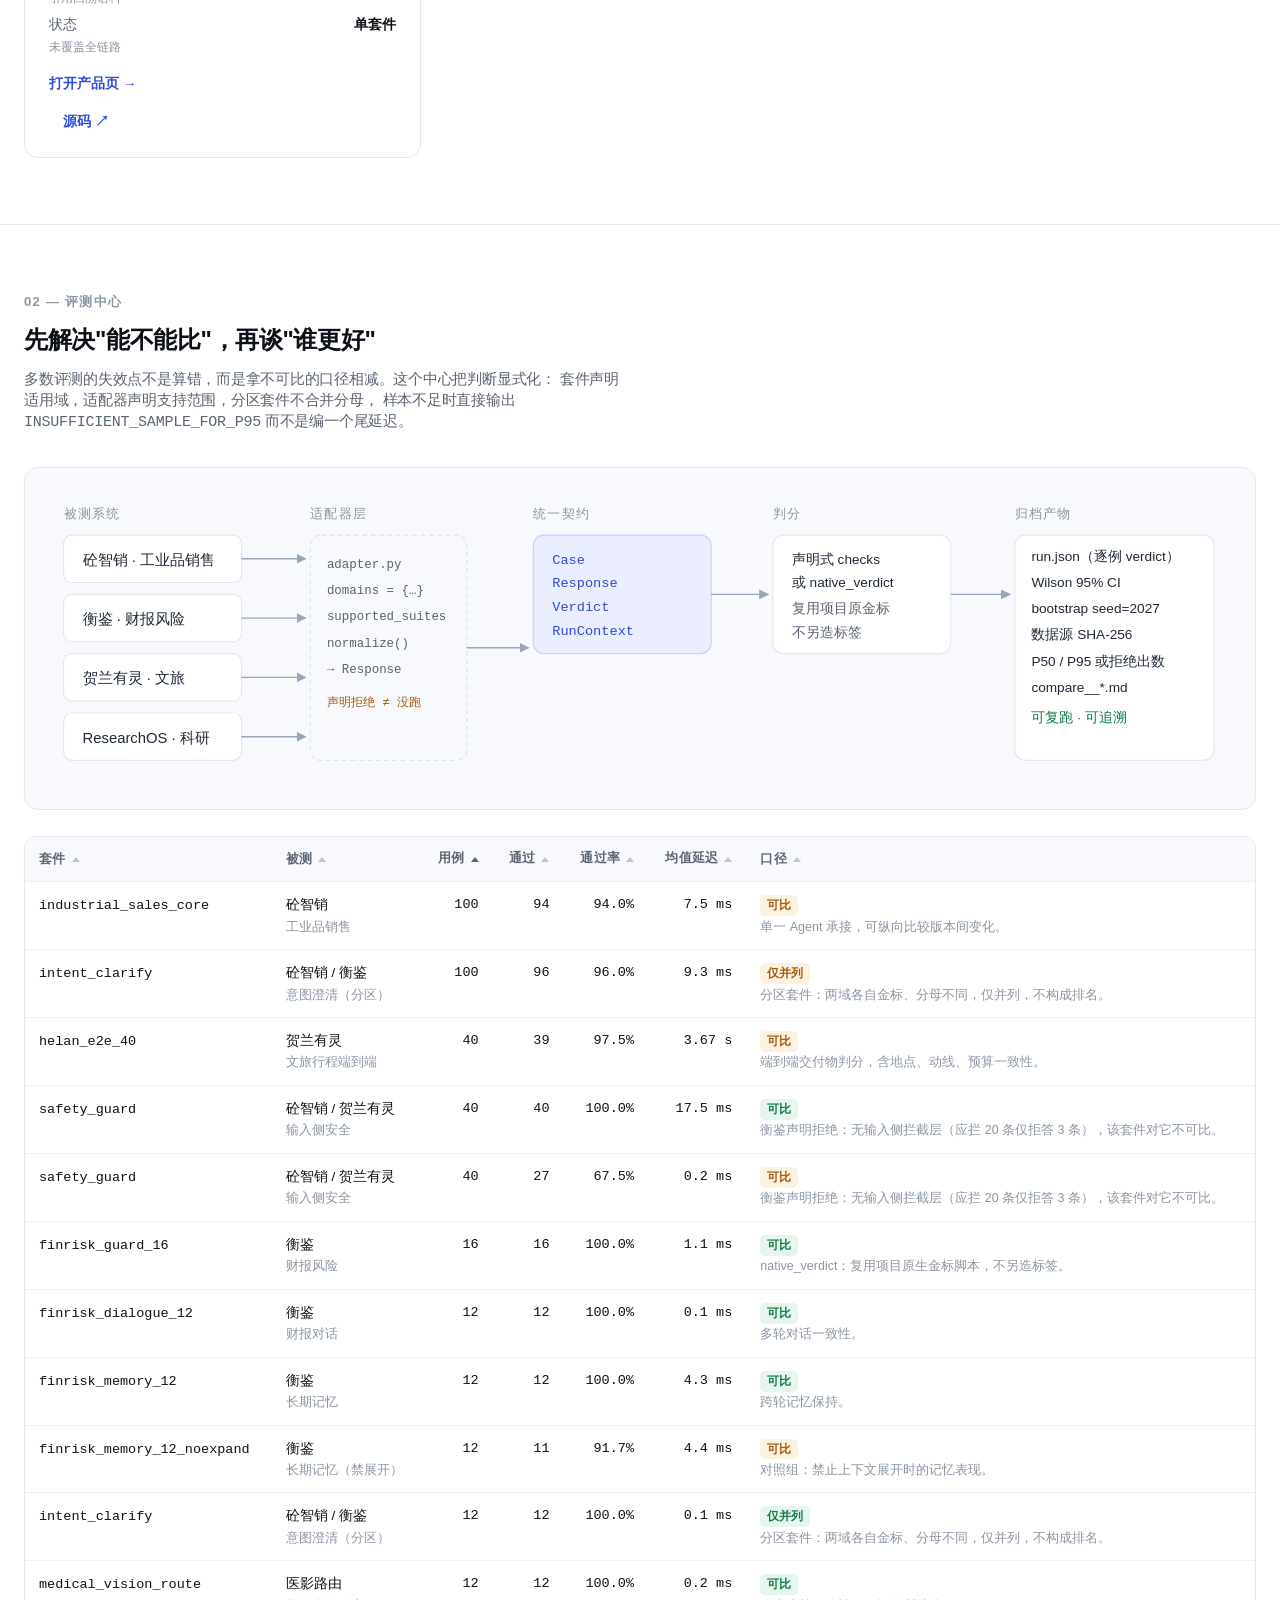
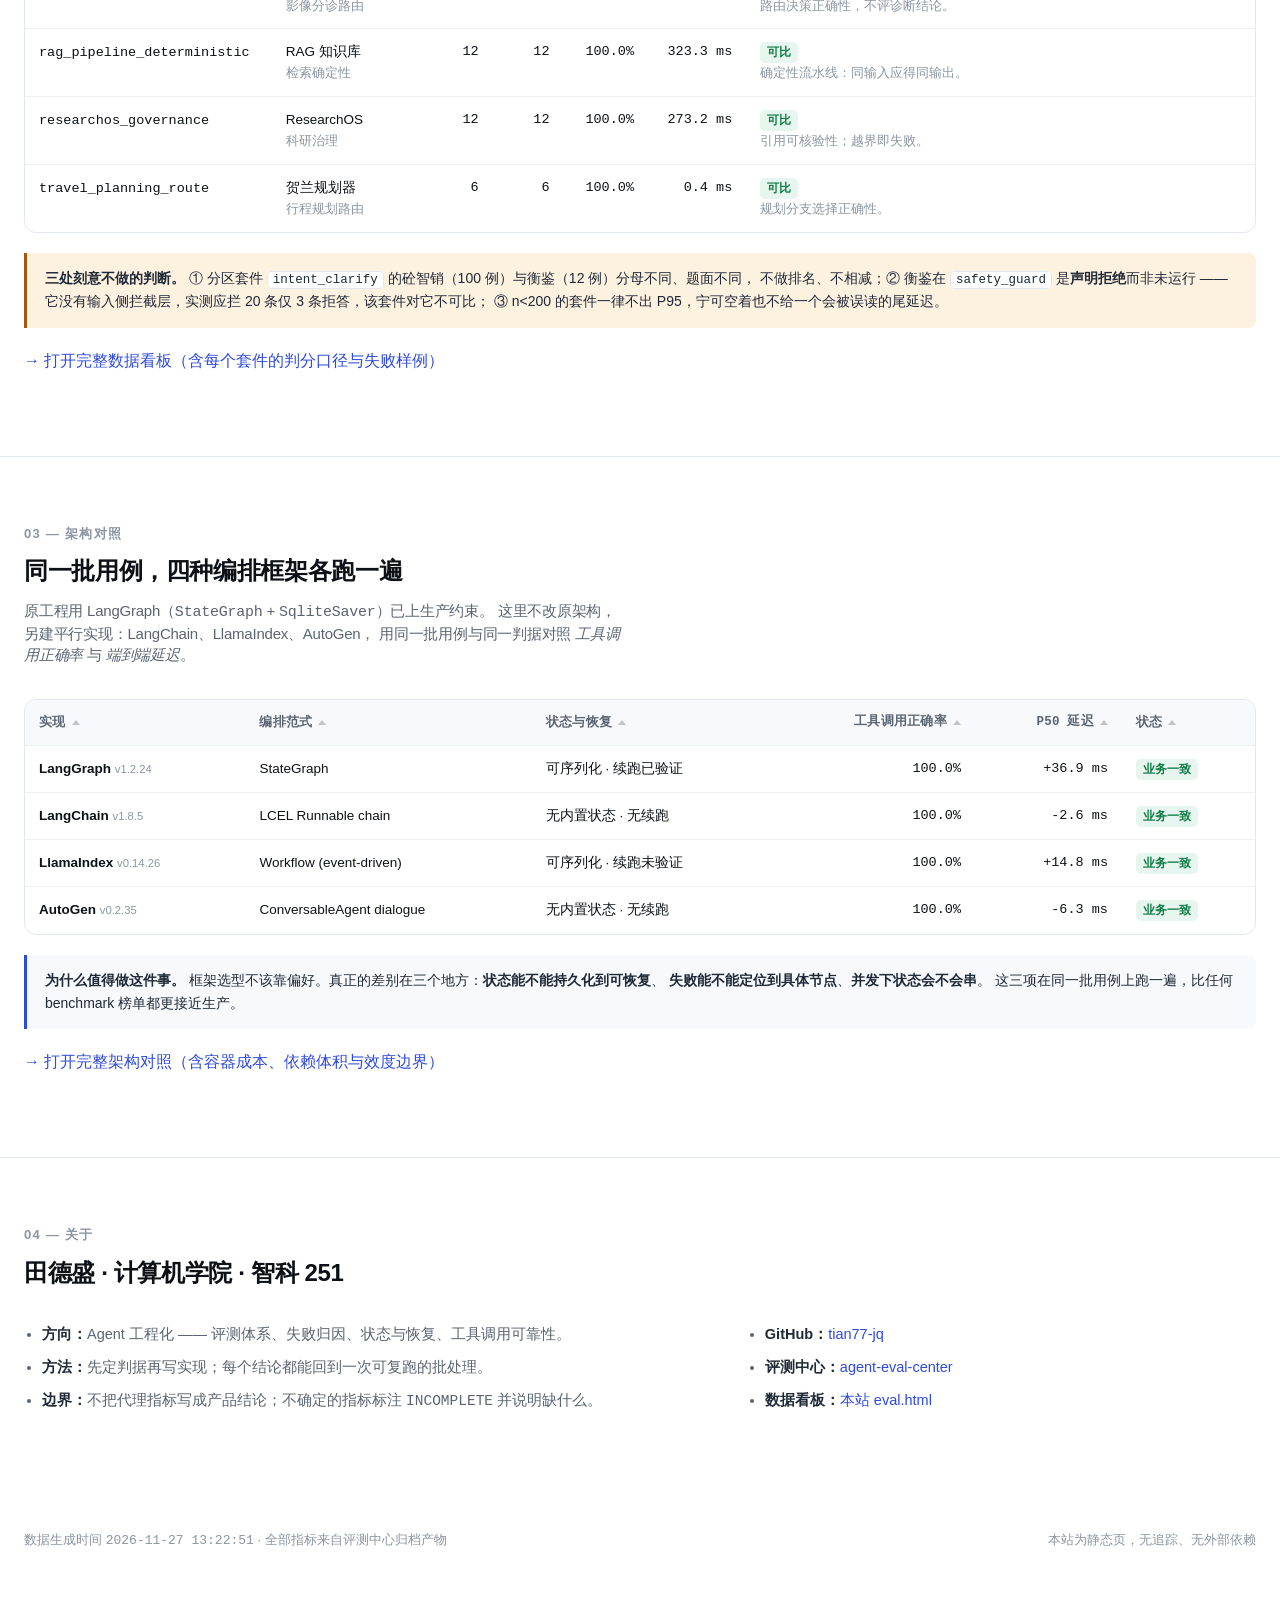
==== commit 7772af90: "chore: 初始化仓库（由本地打包脚本发布）" ====
--- a/index.html
+++ b/index.html
@@ -1,597 +1,598 @@
-<!DOCTYPE html>
-<html lang="zh-CN">
-<head>
-<meta charset="UTF-8">
-<meta name="viewport" content="width=device-width, initial-scale=1.0">
-<title>田德盛 · Agent 工程作品集</title>
-<meta name="description" content="四个可运行 Agent 产品 + 一个统一评测中心：意图澄清、安全护栏、财报风险、文旅行程，全部在同一契约下跑同一套判据。">
-<link rel="stylesheet" href="assets/style.css">
-<style>
-/* ===== 交互与可达性增强：仅补充 assets/style.css，不改动其既有规则 ===== */
-html { max-width: 100%; }
-/* 溢出防护放在 body，不放根元素：根元素 overflow-x:clip 会让 #hash 锚点跳转落到空白区 */
-body { overflow-x: clip; }
-*, *::before, *::after { box-sizing: border-box; }
-[hidden] { display: none !important; }
-
-/* 读屏专用文本 */
-.sr-only {
-  position: absolute; width: 1px; height: 1px; padding: 0; margin: -1px;
-  overflow: hidden; clip: rect(0, 0, 0, 0); white-space: nowrap; border: 0;
-}
-
-/* 跳转到主内容 */
-.skip {
-  position: absolute; left: 12px; top: -60px; z-index: 100;
-  padding: 10px 14px; background: #1f2937; color: #fff; border-radius: 8px;
-  text-decoration: none; transition: top .15s ease;
-}
-.skip:focus { top: 12px; }
-
-/* 统一 focus 态：所有可聚焦元素都有清晰可见的焦点环 */
-a:focus, button:focus, [tabindex]:focus { outline: 3px solid #2f4bd8; outline-offset: 3px; border-radius: 4px; }
-a:focus:not(:focus-visible), button:focus:not(:focus-visible), [tabindex]:focus:not(:focus-visible) { outline: none; }
-a:focus-visible, button:focus-visible, [tabindex]:focus-visible {
-  outline: 3px solid #2f4bd8; outline-offset: 3px; border-radius: 4px;
-}
-
-/* 导航链接：小屏允许换行，避免横向溢出 */
-body nav .links { flex-wrap: wrap; row-gap: 6px; }
-
-/* 表格：可横向滚动容器 + 表头排序按钮 */
-.tablewrap { max-width: 100%; overflow-x: auto; -webkit-overflow-scrolling: touch; }
-table { max-width: 100%; }
-th { white-space: nowrap; }
-th button.sort {
-  all: unset; cursor: pointer; display: inline-flex; align-items: center; gap: 6px;
-  font: inherit; color: inherit; padding: 4px 6px; margin: -4px -6px; border-radius: 4px;
-}
-th button.sort:hover { color: #2f4bd8; }
-th button.sort:focus-visible { outline: 3px solid #2f4bd8; outline-offset: 2px; }
-th button.sort::after {
-  content: ""; display: inline-block; width: 0; height: 0; opacity: .35;
-  border-left: 4px solid transparent; border-right: 4px solid transparent;
-  border-bottom: 5px solid currentColor;
-}
-th[aria-sort="ascending"] button.sort::after { opacity: 1; border-bottom: 0; border-top: 5px solid currentColor; }
-th[aria-sort="descending"] button.sort::after { opacity: 1; }
-th button.sort:active { transform: translateY(1px); }
-
-/* 产品卡：键盘可达的展开 / 收起 */
-.card .tagrow { display: flex; align-items: center; gap: 8px; flex-wrap: wrap; }
-.card-toggle {
-  margin-left: auto; display: inline-flex; align-items: center; gap: 6px;
-  font: inherit; font-size: 13px; line-height: 1; padding: 6px 10px; cursor: pointer;
-  color: #2f4bd8; background: #eaeefe; border: 1px solid #c7d2fe; border-radius: 999px;
-  transition: background .15s ease, color .15s ease;
-}
-.card-toggle:hover { background: #dfe5fd; }
-.card-toggle::after {
-  content: ""; width: 7px; height: 7px; border-right: 1.5px solid currentColor;
-  border-bottom: 1.5px solid currentColor; transform: rotate(45deg) translateY(-2px);
-  transition: transform .15s ease;
-}
-.card-toggle[aria-expanded="false"]::after { transform: rotate(-135deg) translateY(-1px); }
-.card .metrics { animation: metricsIn .18s ease; }
-@keyframes metricsIn { from { opacity: 0; transform: translateY(-3px); } to { opacity: 1; transform: none; } }
-
-/* 溢出防护 */
-svg, img, video { max-width: 100%; height: auto; }
-code, pre { overflow-wrap: anywhere; }
-.wrap, .cols, .cards, .kpis, .hero-meta { max-width: 100%; }
-body nav .wrap { display: flex; flex-wrap: wrap; }
-
-@media (max-width: 767px) {
-  .kpis, .cards, .cols, .hero-meta { flex-wrap: wrap; }
-  .cols > div { min-width: 0; }
-  .card-toggle { margin-left: 0; }
-  .tablewrap { margin-left: -4px; margin-right: -4px; padding-left: 4px; padding-right: 4px; }
-}
-@media (prefers-reduced-motion: reduce) {
-  *, *::before, *::after { transition: none !important; animation: none !important; }
-}
-</style>
-</head>
-<body>
-<a class="skip" href="#main">跳到主内容</a>
-<nav aria-label="站点导航">
-  <div class="wrap">
-    <div class="brand">田德盛 <span>/ Agent 工程</span></div>
-    <div class="links">
-      <a href="#products">产品</a>
-      <a href="projects.html">详情</a>
-      <a href="#eval">评测中心</a>
-      <a href="#arch">架构对照</a>
-      <a href="eval.html">数据看板</a>
-      <a href="#contact">联系</a>
-    </div>
-  </div>
-</nav>
-<main id="main">
-<header class="hero">
-  <div class="wrap">
-    <div class="eyebrow">Portfolio · 2026</div>
-    <h1>不做演示 Demo，做<em>可被证伪</em>的 Agent 工程</h1>
-    <p class="lede">
-      四个业务 Agent（工业品销售、财报核验、文旅行程、科研检索）跑在<strong>同一套契约</strong>与
-      <strong>同一个评测中心</strong>下。每个数字都能回溯到一次可复跑的批处理，
-      每个"不可比"都被显式声明，而不是藏进平均分里。
-    </p>
-    <div class="hero-meta">
-      <span class="chip"><i class="dot"></i> 12 套件 · 7 适配器 · 13 数据集</span>
-      <span class="chip"><i class="dot"></i> Wilson 95% CI</span>
-      <span class="chip"><i class="dot warn"></i> 尾延迟不足样本时拒绝出数</span>
-      <span class="chip">GPA 3.72 / 4.0</span>
-    </div>
-    <div class="kpis" id="kpis"></div>
-  </div>
-</header>
-<section id="products">
-  <div class="wrap">
-    <div class="sec-head">
-      <h2>01 — 产品矩阵</h2>
-      <p>四个不同领域的 Agent，同一套工程约束</p>
-      <p class="sub">
-        它们共享的不是代码，是约束：结构化状态机、可核验证据、显式弃答、失败可归因。
-        下面每个数字都来自最近一次在该评测中心跑出的结果。
-      </p>
-    </div>
-    <div class="cards" id="productCards"></div>
-  </div>
-</section>
-<section id="eval">
-  <div class="wrap">
-    <div class="sec-head">
-      <h2>02 — 评测中心</h2>
-      <p>先解决"能不能比"，再谈"谁更好"</p>
-      <p class="sub">
-        多数评测的失效点不是算错，而是拿不可比的口径相减。这个中心把判断显式化：
-        套件声明适用域，适配器声明支持范围，分区套件不合并分母，
-        样本不足时直接输出 <code>INSUFFICIENT_SAMPLE_FOR_P95</code> 而不是编一个尾延迟。
-      </p>
-    </div>
-    <div class="arch" style="margin-bottom:26px">
-      <svg viewBox="0 0 1000 250" role="img" aria-label="评测中心架构：四个被测 Agent 经适配器层接入统一契约，由套件与判据打分，产物归档为运行记录与报告">
-        <defs>
-          <marker id="ar" viewBox="0 0 10 10" refX="9" refY="5" markerWidth="7" markerHeight="7" orient="auto">
-            <path d="M0,0 L10,5 L0,10 z" fill="#9aa6b8" />
-          </marker>
-        </defs>
-        <!-- 被测层 -->
-        <text x="14" y="24" font-size="11" fill="#8b95a3" font-family="monospace" letter-spacing="1">被测系统</text>
-        <g font-family="-apple-system,Microsoft YaHei,sans-serif" font-size="12.5">
-          <rect x="14" y="38" width="150" height="40" rx="7" fill="#fff" stroke="#e3e8ef" />
-          <text x="30" y="63" fill="#1f2937">砼智销 · 工业品销售</text>
-          <rect x="14" y="88" width="150" height="40" rx="7" fill="#fff" stroke="#e3e8ef" />
-          <text x="30" y="113" fill="#1f2937">衡鉴 · 财报风险</text>
-          <rect x="14" y="138" width="150" height="40" rx="7" fill="#fff" stroke="#e3e8ef" />
-          <text x="30" y="163" fill="#1f2937">贺兰有灵 · 文旅</text>
-          <rect x="14" y="188" width="150" height="40" rx="7" fill="#fff" stroke="#e3e8ef" />
-          <text x="30" y="213" fill="#1f2937">ResearchOS · 科研</text>
-        </g>
-        <!-- 适配器 -->
-        <text x="222" y="24" font-size="11" fill="#8b95a3" font-family="monospace" letter-spacing="1">适配器层</text>
-        <rect x="222" y="38" width="132" height="190" rx="9" fill="#f7f9fc" stroke="#dde4ee" stroke-dasharray="4 3" />
-        <g font-family="monospace" font-size="10.5" fill="#5b6472">
-          <text x="236" y="66">adapter.py</text>
-          <text x="236" y="88">domains = {…}</text>
-          <text x="236" y="110">supported_suites</text>
-          <text x="236" y="132">normalize()</text>
-          <text x="236" y="154">→ Response</text>
-          <text x="236" y="182" fill="#a5580a">声明拒绝 ≠ 没跑</text>
-        </g>
-        <!-- 契约 -->
-        <text x="410" y="24" font-size="11" fill="#8b95a3" font-family="monospace" letter-spacing="1">统一契约</text>
-        <rect x="410" y="38" width="150" height="100" rx="9" fill="#eaeefe" stroke="#c7d2fe" />
-        <g font-family="monospace" font-size="11.5" fill="#2f4bd8">
-          <text x="426" y="62">Case</text>
-          <text x="426" y="82">Response</text>
-          <text x="426" y="102">Verdict</text>
-          <text x="426" y="122">RunContext</text>
-        </g>
-        <g stroke="#9aa6b8" stroke-width="1.2" marker-end="url(#ar)" fill="none">
-          <path d="M164,58 H218" />
-          <path d="M164,108 H218" />
-          <path d="M164,158 H218" />
-          <path d="M164,208 H218" />
-          <path d="M354,133 H406" />
-        </g>
-        <!-- 判分 -->
-        <text x="612" y="24" font-size="11" fill="#8b95a3" font-family="monospace" letter-spacing="1">判分</text>
-        <rect x="612" y="38" width="150" height="100" rx="9" fill="#fff" stroke="#e3e8ef" />
-        <g font-family="-apple-system,Microsoft YaHei,sans-serif" font-size="11.5" fill="#1f2937">
-          <text x="628" y="62">声明式 checks</text>
-          <text x="628" y="82">或 native_verdict</text>
-          <text x="628" y="104" fill="#5b6472">复用项目原金标</text>
-          <text x="628" y="124" fill="#5b6472">不另造标签</text>
-        </g>
-        <path d="M560,88 H608" stroke="#9aa6b8" stroke-width="1.2" marker-end="url(#ar)" fill="none" />
-        <!-- 产物 -->
-        <text x="816" y="24" font-size="11" fill="#8b95a3" font-family="monospace" letter-spacing="1">归档产物</text>
-        <rect x="816" y="38" width="168" height="190" rx="9" fill="#fff" stroke="#e3e8ef" />
-        <g font-family="-apple-system,Microsoft YaHei,sans-serif" font-size="11.5" fill="#1f2937">
-          <text x="830" y="60">run.json（逐例 verdict）</text>
-          <text x="830" y="82">Wilson 95% CI</text>
-          <text x="830" y="104">bootstrap seed=2027</text>
-          <text x="830" y="126">数据源 SHA-256</text>
-          <text x="830" y="148">P50 / P95 或拒绝出数</text>
-          <text x="830" y="170">compare__*.md</text>
-          <text x="830" y="196" fill="#0f7b46">可复跑 · 可追溯</text>
-        </g>
-        <path d="M762,88 H812" stroke="#9aa6b8" stroke-width="1.2" marker-end="url(#ar)" fill="none" />
-        <path d="M900,138 V186" stroke="#c7d2fe" stroke-width="1.2" marker-end="url(#ar)" fill="none" opacity="0" />
-      </svg>
-    </div>
-    <p class="sr-only" id="suiteSortStatus" role="status" aria-live="polite"></p>
-    <div class="tablewrap" tabindex="0" role="region" aria-label="评测套件表，可横向滚动">
-      <table>
-        <thead>
-          <tr>
-            <th scope="col" data-key="suite" data-type="text"><button type="button" class="sort">套件</button></th>
-            <th scope="col" data-key="product" data-type="text"><button type="button" class="sort">被测</button></th>
-            <th scope="col" class="n" data-key="n" data-type="num"><button type="button" class="sort">用例</button></th>
-            <th scope="col" class="n" data-key="passed" data-type="num"><button type="button" class="sort">通过</button></th>
-            <th scope="col" class="n" data-key="pass_rate" data-type="num"><button type="button" class="sort">通过率</button></th>
-            <th scope="col" class="n" data-key="mean_ms" data-type="num"><button type="button" class="sort">均值延迟</button></th>
-            <th scope="col" data-key="comp" data-type="text"><button type="button" class="sort">口径</button></th>
-          </tr>
-        </thead>
-        <tbody id="suiteRows"></tbody>
-      </table>
-    </div>
-    <div class="note warn">
-      <b>三处刻意不做的判断。</b>
-      ① 分区套件 <code>intent_clarify</code> 的砼智销（100 例）与衡鉴（12 例）分母不同、题面不同，
-      不做排名、不相减；② 衡鉴在 <code>safety_guard</code> 是<strong>声明拒绝</strong>而非未运行 ——
-      它没有输入侧拦截层，实测应拦 20 条仅 3 条拒答，该套件对它不可比；
-      ③ n&lt;200 的套件一律不出 P95，宁可空着也不给一个会被误读的尾延迟。
-    </div>
-    <p><a href="eval.html">→ 打开完整数据看板（含每个套件的判分口径与失败样例）</a></p>
-  </div>
-</section>
-<section id="arch">
-  <div class="wrap">
-    <div class="sec-head">
-      <h2>03 — 架构对照</h2>
-      <p>同一批用例，四种编排框架各跑一遍</p>
-      <p class="sub">
-        原工程用 LangGraph（<code>StateGraph</code> + <code>SqliteSaver</code>）已上生产约束。
-        这里不改原架构，另建平行实现：LangChain、LlamaIndex、AutoGen，
-        用同一批用例与同一判据对照 <em>工具调用正确率</em> 与 <em>端到端延迟</em>。
-      </p>
-    </div>
-    <p class="sr-only" id="archSortStatus" role="status" aria-live="polite"></p>
-    <div class="tablewrap" tabindex="0" role="region" aria-label="架构对照表，可横向滚动">
-      <table>
-        <thead>
-          <tr>
-            <th scope="col" data-key="label" data-type="text"><button type="button" class="sort">实现</button></th>
-            <th scope="col" data-key="container" data-type="text"><button type="button" class="sort">编排范式</button></th>
-            <th scope="col" data-key="state" data-type="text"><button type="button" class="sort">状态与恢复</button></th>
-            <th scope="col" class="n" data-key="action_match" data-type="num"><button type="button" class="sort">工具调用正确率</button></th>
-            <th scope="col" class="n" data-key="overhead" data-type="num"><button type="button" class="sort">P50 延迟</button></th>
-            <th scope="col" data-key="status" data-type="text"><button type="button" class="sort">状态</button></th>
-          </tr>
-        </thead>
-        <tbody id="archRows"></tbody>
-      </table>
-    </div>
-    <div class="note">
-      <b>为什么值得做这件事。</b>
-      框架选型不该靠偏好。真正的差别在三个地方：<b>状态能不能持久化到可恢复</b>、
-      <b>失败能不能定位到具体节点</b>、<b>并发下状态会不会串</b>。
-      这三项在同一批用例上跑一遍，比任何 benchmark 榜单都更接近生产。
-    </div>
-    <p><a href="arch.html">→ 打开完整架构对照（含容器成本、依赖体积与效度边界）</a></p>
-  </div>
-</section>
-<section id="contact">
-  <div class="wrap">
-    <div class="sec-head">
-      <h2>04 — 关于</h2>
-      <p>田德盛 · 计算机学院 · 智科 251</p>
-    </div>
-    <div class="cols">
-      <div>
-        <ul class="tight">
-          <li><b>方向：</b>Agent 工程化 —— 评测体系、失败归因、状态与恢复、工具调用可靠性。</li>
-          <li><b>方法：</b>先定判据再写实现；每个结论都能回到一次可复跑的批处理。</li>
-          <li><b>边界：</b>不把代理指标写成产品结论；不确定的指标标注 <code>INCOMPLETE</code> 并说明缺什么。</li>
-        </ul>
-      </div>
-      <div>
-        <ul class="tight">
-          <li><b>GitHub：</b><a href="https://github.com/tian77-jq" target="_blank" rel="noopener">tian77-jq</a></li>
-          <li><b>评测中心：</b><a href="https://github.com/tian77-jq/agent-eval-center" target="_blank" rel="noopener">agent-eval-center</a></li>
-          <li><b>数据看板：</b><a href="eval.html">本站 eval.html</a></li>
-        </ul>
-      </div>
-    </div>
-  </div>
-</section>
-</main>
-<footer>
-  <div class="wrap">
-    <div>数据生成时间 <span class="num" id="genAt">—</span> · 全部指标来自评测中心归档产物</div>
-    <div>本站为静态页，无追踪、无外部依赖</div>
-  </div>
-</footer>
-<script src="data/metrics.js"></script>
-<script src="data/arch.js"></script>
-<script>
-(function () {
-  var M = window.METRICS || { counts: {}, suites: [], conventions: {} };
-  var C = M.counts || {};
-  // ---- 通用：表格排序（点击表头，键盘 Enter/Space 同样触发） ----
-  function numOrNegInf(v) { return (v === null || v === undefined || isNaN(v)) ? null : v; }
-  function makeSorter(opts) {
-    // opts: { table, tbody, status, data, keys:{key:{type,get}}, initial:{key,dir}, render }
-    var state = { key: opts.initial && opts.initial.key, dir: (opts.initial && opts.initial.dir) || 1 };
-    var ths = Array.prototype.slice.call(opts.table.querySelectorAll("thead th[data-key]"));
-    function sortedData() {
-      var k = state.key;
-      if (!k || !opts.keys[k]) return opts.data.slice();
-      var def = opts.keys[k];
-      return opts.data.slice().sort(function (a, b) {
-        var va = def.get(a), vb = def.get(b);
-        var aNull = (va === null || va === undefined), bNull = (vb === null || vb === undefined);
-        if (aNull && bNull) return 0;
-        if (aNull) return 1;   // 空值永远排在末尾，不受升降序影响
-        if (bNull) return -1;
-        if (def.type === "num") return (va - vb) * state.dir;
-        return String(va).localeCompare(String(vb), "zh-CN") * state.dir;
-      });
-    }
-    function updateHeads() {
-      ths.forEach(function (th) {
-        if (th.getAttribute("data-key") === state.key) {
-          th.setAttribute("aria-sort", state.dir === 1 ? "ascending" : "descending");
-        } else {
-          th.setAttribute("aria-sort", "none");
-        }
-      });
-    }
-    function announce() {
-      if (!opts.status) return;
-      if (!state.key) { opts.status.textContent = "已恢复默认排序"; return; }
-      var label = opts.keys[state.key].label;
-      opts.status.textContent = "已按「" + label + "」" + (state.dir === 1 ? "升序" : "降序") + "排序";
-    }
-    function apply() {
-      opts.render(sortedData());
-      updateHeads();
-      announce();
-    }
-    ths.forEach(function (th) {
-      var btn = th.querySelector("button.sort");
-      if (!btn) return;
-      var key = th.getAttribute("data-key");
-      var type = th.getAttribute("data-type") || "text";
-      btn.setAttribute("aria-label", "按" + (opts.keys[key] ? opts.keys[key].label : key) + "排序");
-      btn.addEventListener("click", function () {
-        if (state.key === key) {
-          // 第三次点击恢复默认排序
-          if (state.dir === -1 && opts.initial && opts.initial.key) {
-            state = { key: null, dir: 1 };
-          } else {
-            state.dir = -state.dir;
-          }
-        } else {
-          state = { key: key, dir: type === "num" ? -1 : 1 };
-        }
-        apply();
-      });
-    });
-    // 初始渲染
-    apply();
-    return { reapply: apply };
-  }
-
-  // ---- KPI ----
-  var kpis = [
-    { v: C.cases_in_latest_runs || 0, k: "最近一轮用例数" },
-    { v: C.suites || 0, k: "评测套件" },
-    { v: C.adapters || 0, k: "适配器（不同被测系统）" },
-    { v: C.datasets || 0, k: "登记数据集" },
-    { v: C.models || 0, k: "登记模型" }
-  ];
-  document.getElementById("kpis").innerHTML = kpis.map(function (x) {
-    return '<div class="kpi"><div class="v">' + x.v + '</div><div class="k">' + x.k + '</div></div>';
-  }).join("");
-  // ---- 套件表 ----
-  function pct(x) {
-    if (x === null || x === undefined) return "—";
-    return (x * 100).toFixed(1) + "%";
-  }
-  function ms(x) {
-    if (x === null || x === undefined) return "—";
-    return x >= 1000 ? (x / 1000).toFixed(2) + " s" : x.toFixed(1) + " ms";
-  }
-  function pill(s) {
-    var r = s.pass_rate;
-    var cls = r === null ? "na" : (r >= 0.98 ? "ok" : "part");
-    return '<span class="pill ' + cls + '">' + (s.comparable === false ? "仅并列" : "可比") + "</span>";
-  }
-  var suiteData = (M.suites || []).slice();
-  function renderSuites(rows) {
-    document.getElementById("suiteRows").innerHTML = rows.map(function (s) {
-      return "<tr>" +
-        "<td><code>" + s.suite + "</code></td>" +
-        "<td>" + (s.product || s.adapter) + "<div class='muted'>" + (s.domain || "") + "</div></td>" +
-        '<td class="n">' + (s.n === null ? "—" : s.n) + "</td>" +
-        '<td class="n">' + (s.passed === null ? "—" : s.passed) + "</td>" +
-        '<td class="n">' + pct(s.pass_rate) + "</td>" +
-        '<td class="n">' + ms(s.mean_ms) + "</td>" +
-        "<td>" + pill(s) + "<div class='muted'>" + (s.note || "") + "</div></td>" +
-        "</tr>";
-    }).join("");
-  }
-  makeSorter({
-    table: document.getElementById("suiteRows").closest("table"),
-    tbody: document.getElementById("suiteRows"),
-    status: document.getElementById("suiteSortStatus"),
-    data: suiteData,
-    initial: { key: "n", dir: -1 },
-    keys: {
-      suite:     { type: "text", label: "套件", get: function (s) { return s.suite || ""; } },
-      product:   { type: "text", label: "被测", get: function (s) { return s.product || s.adapter || ""; } },
-      n:         { type: "num",  label: "用例", get: function (s) { return numOrNegInf(s.n); } },
-      passed:    { type: "num",  label: "通过", get: function (s) { return numOrNegInf(s.passed); } },
-      pass_rate: { type: "num",  label: "通过率", get: function (s) { return numOrNegInf(s.pass_rate); } },
-      mean_ms:   { type: "num",  label: "均值延迟", get: function (s) { return numOrNegInf(s.mean_ms); } },
-      comp:      { type: "text", label: "口径", get: function (s) { return s.comparable === false ? "仅并列" : "可比"; } }
-    },
-    render: renderSuites
-  });
-  // ---- 产品卡 ----
-  var find = function (id) {
-    return (M.suites || []).filter(function (s) { return s.suite === id; })[0] || {};
-  };
-  var findA = function (id, ad) {
-    return (M.suites || []).filter(function (s) {
-      return s.suite === id && s.adapter === ad;
-    })[0] || {};
-  };
-  var safety_guard_helan = findA("safety_guard", "helan");
-  var cement = find("industrial_sales_core");
-  var safety = find("safety_guard");
-  var helan = find("helan_e2e_40");
-  var hg = find("finrisk_guard_16");
-  var hd = find("finrisk_dialogue_12");
-  var hm = find("finrisk_memory_12");
-  var ic = find("intent_clarify");
-  var ro = find("researchos_governance");
-  var products = [
-    {
-      tag: "工业品销售", tagCls: "", name: "砼智销 · 销售 Agent",
-      repo: "cement-sales-agent", page: "product-cement.html",
-      desc: "面向建材销售的对话式 Agent：意图澄清、报价边界、安全护栏。价格类合法咨询曾被误判为常识问答而 503，改为商务咨询独立通路后修复。",
-      metrics: [
-        ["业务套件通过率", pct(cement.pass_rate), cement.passed + "/" + cement.n],
-        ["安全套件", pct(safety.pass_rate), "ALLOW 误拦 0/20"],
-        ["意图澄清", pct(ic.pass_rate), "100 例 · 分区"]
-      ]
-    },
-    {
-      tag: "财报核验", tagCls: "", name: "衡鉴 · 风险线索 Agent",
-      repo: "hengjian-finrisk-agent", page: "product-hengjian.html",
-      desc: "从财报原文抽取风险线索并给出可核验引用。判分复用项目原生金标脚本（native_verdict），不另造标签。",
-      metrics: [
-        ["财报风险", pct(hg.pass_rate), hg.passed + "/" + hg.n],
-        ["多轮对话", pct(hd.pass_rate), hd.passed + "/" + hd.n],
-        ["长期记忆", pct(hm.pass_rate), hm.passed + "/" + hm.n]
-      ]
-    },
-    {
-      tag: "文旅行程", tagCls: "", name: "贺兰有灵 · 行程 Agent",
-      repo: "helan-lingyou-agent", page: "product-helan.html",
-      desc: "把「贺兰山一日游」这类模糊需求变成可执行行程：地点、动线、预算与讲解内容必须相互一致，端到端判分。",
-      metrics: [
-        ["端到端通过率", pct(helan.pass_rate), helan.passed + "/" + helan.n],
-        ["安全套件", pct(safety_guard_helan.pass_rate), "BLOCK 组 0.35"],
-        ["平均延迟", ms(helan.mean_ms), "含地图与预算核验"]
-      ]
-    },
-    {
-      tag: "科研检索", tagCls: "gray", name: "ResearchOS · 科研 Agent",
-      repo: "researchos-agent", page: "product-researchos.html",
-      desc: "检索—抽取—核验三段的科研助手，治理套件检查引用是否可核验、结论是否越界。",
-      metrics: [
-        ["治理套件", pct(ro.pass_rate), ro.passed + "/" + ro.n],
-        ["判分方式", "可核验性", "引用回溯语料"],
-        ["状态", "单套件", "未覆盖全链路"]
-      ]
-    }
-  ];
-  document.getElementById("productCards").innerHTML = products.map(function (p, i) {
-    var gh = "https://github.com/tian77-jq/" + p.repo;
-    var metricsId = "card-metrics-" + i;
-    var toggleId = "card-toggle-" + i;
-    return '<div class="card">' +
-      '<div class="tagrow"><span class="tag ' + p.tagCls + '">' + p.tag + "</span>" +
-      '<button type="button" class="card-toggle" id="' + toggleId + '" aria-expanded="true" aria-controls="' + metricsId + '">' +
-      '<span class="card-toggle-label">收起指标</span></button></div>' +
-      "<h3><a href='" + p.page + "'>" + p.name + "</a></h3>" +
-      "<p class='desc'>" + p.desc + "</p>" +
-      "<div class='metrics' id='" + metricsId + "'>" + p.metrics.map(function (m) {
-        return "<div class='mrow'><span>" + m[0] +
-          (m[2] ? "<em class='msub'>" + m[2] + "</em>" : "") +
-          "</span><b>" + m[1] + "</b></div>";
-      }).join("") + "</div>" +
-      "<a class='go' href='" + p.page + "'>打开产品页 →</a>" +
-      "<a class='go' style='margin-left:14px' href='" + gh + "' target='_blank' rel='noopener'>源码 ↗</a>" +
-      "</div>";
-  }).join("");
-  // 产品卡展开 / 收起：按钮原生支持 Tab 聚焦与 Enter / Space 触发
-  Array.prototype.forEach.call(document.querySelectorAll(".card-toggle"), function (btn) {
-    var target = document.getElementById(btn.getAttribute("aria-controls"));
-    if (!target) return;
-    function sync() {
-      var open = btn.getAttribute("aria-expanded") === "true";
-      target.hidden = !open;
-      var label = btn.querySelector(".card-toggle-label");
-      if (label) label.textContent = open ? "收起指标" : "展开指标";
-    }
-    btn.addEventListener("click", function () {
-      btn.setAttribute("aria-expanded", btn.getAttribute("aria-expanded") === "true" ? "false" : "true");
-      sync();
-    });
-    sync();
-  });
-  // ---- 架构对照（数据来自 archcompare 实测） ----
-  (function () {
-    var A = window.ARCH || { ok: false };
-    var tb = document.getElementById("archRows");
-    if (!tb) return;
-    if (!A.ok) {
-      tb.innerHTML = "<tr><td colspan='6' style='color:var(--faint)'>尚未运行架构对照</td></tr>";
-      return;
-    }
-    function resumeText(x) {
-      return x.resume === "verified" ? "续跑已验证" : (x.resume === "unsupported" ? "无续跑" : "续跑未验证");
-    }
-    function renderArch(items) {
-      tb.innerHTML = items.map(function (x) {
-        if (!x.available) {
-          return "<tr><td><b>" + x.label + "</b></td><td>—</td><td>—</td>" +
-            "<td class='n'>—</td><td class='n'>—</td>" +
-            "<td><span class='pill na'>" + (x.reason || "未运行") + "</span></td></tr>";
-        }
-        var same = x.business_same
-          ? "<span class='pill' style='background:var(--ok-soft);color:var(--ok)'>业务一致</span>"
-          : "<span class='pill' style='background:var(--stop-soft);color:var(--stop)'>有差异</span>";
-        var ms = (x.paired_overhead_ms === null || x.paired_overhead_ms === undefined)
-          ? "—" : (x.paired_overhead_ms >= 0 ? "+" : "") + x.paired_overhead_ms.toFixed(1) + " ms";
-        return "<tr><td><b>" + x.label + "</b> <small style='color:var(--faint)'>v" +
-          (x.version || "—") + "</small></td>" +
-          "<td>" + (x.container || "—") + "</td>" +
-          "<td>" + (x.state_serializable ? "可序列化" : "无内置状态") +
-          " · " + resumeText(x) + "</td>" +
-          "<td class='n'>" + ((x.action_match || 0) * 100).toFixed(1) + "%</td>" +
-          "<td class='n'>" + ms + "</td>" +
-          "<td>" + same + "</td></tr>";
-      }).join("");
-    }
-    makeSorter({
-      table: tb.closest("table"),
-      tbody: tb,
-      status: document.getElementById("archSortStatus"),
-      data: (A.items || []).slice(),
-      initial: { key: null, dir: 1 },
-      keys: {
-        label:        { type: "text", label: "实现", get: function (x) { return x.label || ""; } },
-        container:    { type: "text", label: "编排范式", get: function (x) { return x.available ? (x.container || "") : null; } },
-        state:        { type: "text", label: "状态与恢复", get: function (x) { return x.available ? ((x.state_serializable ? "可序列化" : "无内置状态") + " · " + resumeText(x)) : null; } },
-        action_match: { type: "num",  label: "工具调用正确率", get: function (x) { return x.available ? numOrNegInf(x.action_match) : null; } },
-        overhead:     { type: "num",  label: "P50 延迟", get: function (x) { return x.available ? numOrNegInf(x.paired_overhead_ms) : null; } },
-        status:       { type: "text", label: "状态", get: function (x) { return x.available ? (x.business_same ? "业务一致" : "有差异") : (x.reason || "未运行"); } }
-      },
-      render: renderArch
-    });
-  })();
-  var g = document.getElementById("genAt");
-  if (g) g.textContent = (M.generated_at || "—").replace("T", " ").slice(0, 19);
-})();
-</script>
-</body>
-</html>
+<!DOCTYPE html>
+<html lang="zh-CN">
+<head>
+<meta charset="UTF-8">
+<meta name="viewport" content="width=device-width, initial-scale=1.0">
+<title>田德盛 · Agent 工程作品集</title>
+<meta name="description" content="四个可运行 Agent 产品 + 一个统一评测中心：意图澄清、安全护栏、财报风险、文旅行程，全部在同一契约下跑同一套判据。">
+<link rel="stylesheet" href="assets/style.css">
+<style>
+/* ===== 交互与可达性增强：仅补充 assets/style.css，不改动其既有规则 ===== */
+html { max-width: 100%; }
+/* 溢出防护放在 body，不放根元素：根元素 overflow-x:clip 会让 #hash 锚点跳转落到空白区 */
+body { overflow-x: clip; }
+*, *::before, *::after { box-sizing: border-box; }
+[hidden] { display: none !important; }
+
+/* 读屏专用文本 */
+.sr-only {
+  position: absolute; width: 1px; height: 1px; padding: 0; margin: -1px;
+  overflow: hidden; clip: rect(0, 0, 0, 0); white-space: nowrap; border: 0;
+}
+
+/* 跳转到主内容 */
+.skip {
+  position: absolute; left: 12px; top: -60px; z-index: 100;
+  padding: 10px 14px; background: #1f2937; color: #fff; border-radius: 8px;
+  text-decoration: none; transition: top .15s ease;
+}
+.skip:focus { top: 12px; }
+
+/* 统一 focus 态：所有可聚焦元素都有清晰可见的焦点环 */
+a:focus, button:focus, [tabindex]:focus { outline: 3px solid #2f4bd8; outline-offset: 3px; border-radius: 4px; }
+a:focus:not(:focus-visible), button:focus:not(:focus-visible), [tabindex]:focus:not(:focus-visible) { outline: none; }
+a:focus-visible, button:focus-visible, [tabindex]:focus-visible {
+  outline: 3px solid #2f4bd8; outline-offset: 3px; border-radius: 4px;
+}
+
+/* 导航链接：小屏允许换行，避免横向溢出 */
+body nav .links { flex-wrap: wrap; row-gap: 6px; }
+
+/* 表格：可横向滚动容器 + 表头排序按钮 */
+.tablewrap { max-width: 100%; overflow-x: auto; -webkit-overflow-scrolling: touch; }
+table { max-width: 100%; }
+th { white-space: nowrap; }
+th button.sort {
+  all: unset; cursor: pointer; display: inline-flex; align-items: center; gap: 6px;
+  font: inherit; color: inherit; padding: 4px 6px; margin: -4px -6px; border-radius: 4px;
+}
+th button.sort:hover { color: #2f4bd8; }
+th button.sort:focus-visible { outline: 3px solid #2f4bd8; outline-offset: 2px; }
+th button.sort::after {
+  content: ""; display: inline-block; width: 0; height: 0; opacity: .35;
+  border-left: 4px solid transparent; border-right: 4px solid transparent;
+  border-bottom: 5px solid currentColor;
+}
+th[aria-sort="ascending"] button.sort::after { opacity: 1; border-bottom: 0; border-top: 5px solid currentColor; }
+th[aria-sort="descending"] button.sort::after { opacity: 1; }
+th button.sort:active { transform: translateY(1px); }
+
+/* 产品卡：键盘可达的展开 / 收起 */
+.card .tagrow { display: flex; align-items: center; gap: 8px; flex-wrap: wrap; }
+.card-toggle {
+  margin-left: auto; display: inline-flex; align-items: center; gap: 6px;
+  font: inherit; font-size: 13px; line-height: 1; padding: 6px 10px; cursor: pointer;
+  color: #2f4bd8; background: #eaeefe; border: 1px solid #c7d2fe; border-radius: 999px;
+  transition: background .15s ease, color .15s ease;
+}
+.card-toggle:hover { background: #dfe5fd; }
+.card-toggle::after {
+  content: ""; width: 7px; height: 7px; border-right: 1.5px solid currentColor;
+  border-bottom: 1.5px solid currentColor; transform: rotate(45deg) translateY(-2px);
+  transition: transform .15s ease;
+}
+.card-toggle[aria-expanded="false"]::after { transform: rotate(-135deg) translateY(-1px); }
+.card .metrics { animation: metricsIn .18s ease; }
+@keyframes metricsIn { from { opacity: 0; transform: translateY(-3px); } to { opacity: 1; transform: none; } }
+
+/* 溢出防护 */
+svg, img, video { max-width: 100%; height: auto; }
+code, pre { overflow-wrap: anywhere; }
+.wrap, .cols, .cards, .kpis, .hero-meta { max-width: 100%; }
+body nav .wrap { display: flex; flex-wrap: wrap; }
+
+@media (max-width: 767px) {
+  .kpis, .cards, .cols, .hero-meta { flex-wrap: wrap; }
+  .cols > div { min-width: 0; }
+  .card-toggle { margin-left: 0; }
+  .tablewrap { margin-left: -4px; margin-right: -4px; padding-left: 4px; padding-right: 4px; }
+}
+@media (prefers-reduced-motion: reduce) {
+  *, *::before, *::after { transition: none !important; animation: none !important; }
+}
+</style>
+</head>
+<body>
+<a class="skip" href="#main">跳到主内容</a>
+<nav aria-label="站点导航">
+  <div class="wrap">
+    <div class="brand">田德盛 <span>/ Agent 工程</span></div>
+    <div class="links">
+      <a href="#products">产品</a>
+      <a href="hub.html">工作台</a>
+      <a href="projects.html">详情</a>
+      <a href="#eval">评测中心</a>
+      <a href="#arch">架构对照</a>
+      <a href="eval.html">数据看板</a>
+      <a href="#contact">联系</a>
+    </div>
+  </div>
+</nav>
+<main id="main">
+<header class="hero">
+  <div class="wrap">
+    <div class="eyebrow">Portfolio · 2026</div>
+    <h1>不做演示 Demo，做<em>可被证伪</em>的 Agent 工程</h1>
+    <p class="lede">
+      四个业务 Agent（工业品销售、财报核验、文旅行程、科研检索）跑在<strong>同一套契约</strong>与
+      <strong>同一个评测中心</strong>下。每个数字都能回溯到一次可复跑的批处理，
+      每个"不可比"都被显式声明，而不是藏进平均分里。
+    </p>
+    <div class="hero-meta">
+      <span class="chip"><i class="dot"></i> 12 套件 · 7 适配器 · 13 数据集</span>
+      <span class="chip"><i class="dot"></i> Wilson 95% CI</span>
+      <span class="chip"><i class="dot warn"></i> 尾延迟不足样本时拒绝出数</span>
+      <span class="chip">GPA 3.72 / 4.0</span>
+    </div>
+    <div class="kpis" id="kpis"></div>
+  </div>
+</header>
+<section id="products">
+  <div class="wrap">
+    <div class="sec-head">
+      <h2>01 — 产品矩阵</h2>
+      <p>四个不同领域的 Agent，同一套工程约束</p>
+      <p class="sub">
+        它们共享的不是代码，是约束：结构化状态机、可核验证据、显式弃答、失败可归因。
+        下面每个数字都来自最近一次在该评测中心跑出的结果。
+      </p>
+    </div>
+    <div class="cards" id="productCards"></div>
+  </div>
+</section>
+<section id="eval">
+  <div class="wrap">
+    <div class="sec-head">
+      <h2>02 — 评测中心</h2>
+      <p>先解决"能不能比"，再谈"谁更好"</p>
+      <p class="sub">
+        多数评测的失效点不是算错，而是拿不可比的口径相减。这个中心把判断显式化：
+        套件声明适用域，适配器声明支持范围，分区套件不合并分母，
+        样本不足时直接输出 <code>INSUFFICIENT_SAMPLE_FOR_P95</code> 而不是编一个尾延迟。
+      </p>
+    </div>
+    <div class="arch" style="margin-bottom:26px">
+      <svg viewBox="0 0 1000 250" role="img" aria-label="评测中心架构：四个被测 Agent 经适配器层接入统一契约，由套件与判据打分，产物归档为运行记录与报告">
+        <defs>
+          <marker id="ar" viewBox="0 0 10 10" refX="9" refY="5" markerWidth="7" markerHeight="7" orient="auto">
+            <path d="M0,0 L10,5 L0,10 z" fill="#9aa6b8" />
+          </marker>
+        </defs>
+        <!-- 被测层 -->
+        <text x="14" y="24" font-size="11" fill="#8b95a3" font-family="monospace" letter-spacing="1">被测系统</text>
+        <g font-family="-apple-system,Microsoft YaHei,sans-serif" font-size="12.5">
+          <rect x="14" y="38" width="150" height="40" rx="7" fill="#fff" stroke="#e3e8ef" />
+          <text x="30" y="63" fill="#1f2937">砼智销 · 工业品销售</text>
+          <rect x="14" y="88" width="150" height="40" rx="7" fill="#fff" stroke="#e3e8ef" />
+          <text x="30" y="113" fill="#1f2937">衡鉴 · 财报风险</text>
+          <rect x="14" y="138" width="150" height="40" rx="7" fill="#fff" stroke="#e3e8ef" />
+          <text x="30" y="163" fill="#1f2937">贺兰有灵 · 文旅</text>
+          <rect x="14" y="188" width="150" height="40" rx="7" fill="#fff" stroke="#e3e8ef" />
+          <text x="30" y="213" fill="#1f2937">ResearchOS · 科研</text>
+        </g>
+        <!-- 适配器 -->
+        <text x="222" y="24" font-size="11" fill="#8b95a3" font-family="monospace" letter-spacing="1">适配器层</text>
+        <rect x="222" y="38" width="132" height="190" rx="9" fill="#f7f9fc" stroke="#dde4ee" stroke-dasharray="4 3" />
+        <g font-family="monospace" font-size="10.5" fill="#5b6472">
+          <text x="236" y="66">adapter.py</text>
+          <text x="236" y="88">domains = {…}</text>
+          <text x="236" y="110">supported_suites</text>
+          <text x="236" y="132">normalize()</text>
+          <text x="236" y="154">→ Response</text>
+          <text x="236" y="182" fill="#a5580a">声明拒绝 ≠ 没跑</text>
+        </g>
+        <!-- 契约 -->
+        <text x="410" y="24" font-size="11" fill="#8b95a3" font-family="monospace" letter-spacing="1">统一契约</text>
+        <rect x="410" y="38" width="150" height="100" rx="9" fill="#eaeefe" stroke="#c7d2fe" />
+        <g font-family="monospace" font-size="11.5" fill="#2f4bd8">
+          <text x="426" y="62">Case</text>
+          <text x="426" y="82">Response</text>
+          <text x="426" y="102">Verdict</text>
+          <text x="426" y="122">RunContext</text>
+        </g>
+        <g stroke="#9aa6b8" stroke-width="1.2" marker-end="url(#ar)" fill="none">
+          <path d="M164,58 H218" />
+          <path d="M164,108 H218" />
+          <path d="M164,158 H218" />
+          <path d="M164,208 H218" />
+          <path d="M354,133 H406" />
+        </g>
+        <!-- 判分 -->
+        <text x="612" y="24" font-size="11" fill="#8b95a3" font-family="monospace" letter-spacing="1">判分</text>
+        <rect x="612" y="38" width="150" height="100" rx="9" fill="#fff" stroke="#e3e8ef" />
+        <g font-family="-apple-system,Microsoft YaHei,sans-serif" font-size="11.5" fill="#1f2937">
+          <text x="628" y="62">声明式 checks</text>
+          <text x="628" y="82">或 native_verdict</text>
+          <text x="628" y="104" fill="#5b6472">复用项目原金标</text>
+          <text x="628" y="124" fill="#5b6472">不另造标签</text>
+        </g>
+        <path d="M560,88 H608" stroke="#9aa6b8" stroke-width="1.2" marker-end="url(#ar)" fill="none" />
+        <!-- 产物 -->
+        <text x="816" y="24" font-size="11" fill="#8b95a3" font-family="monospace" letter-spacing="1">归档产物</text>
+        <rect x="816" y="38" width="168" height="190" rx="9" fill="#fff" stroke="#e3e8ef" />
+        <g font-family="-apple-system,Microsoft YaHei,sans-serif" font-size="11.5" fill="#1f2937">
+          <text x="830" y="60">run.json（逐例 verdict）</text>
+          <text x="830" y="82">Wilson 95% CI</text>
+          <text x="830" y="104">bootstrap seed=2027</text>
+          <text x="830" y="126">数据源 SHA-256</text>
+          <text x="830" y="148">P50 / P95 或拒绝出数</text>
+          <text x="830" y="170">compare__*.md</text>
+          <text x="830" y="196" fill="#0f7b46">可复跑 · 可追溯</text>
+        </g>
+        <path d="M762,88 H812" stroke="#9aa6b8" stroke-width="1.2" marker-end="url(#ar)" fill="none" />
+        <path d="M900,138 V186" stroke="#c7d2fe" stroke-width="1.2" marker-end="url(#ar)" fill="none" opacity="0" />
+      </svg>
+    </div>
+    <p class="sr-only" id="suiteSortStatus" role="status" aria-live="polite"></p>
+    <div class="tablewrap" tabindex="0" role="region" aria-label="评测套件表，可横向滚动">
+      <table>
+        <thead>
+          <tr>
+            <th scope="col" data-key="suite" data-type="text"><button type="button" class="sort">套件</button></th>
+            <th scope="col" data-key="product" data-type="text"><button type="button" class="sort">被测</button></th>
+            <th scope="col" class="n" data-key="n" data-type="num"><button type="button" class="sort">用例</button></th>
+            <th scope="col" class="n" data-key="passed" data-type="num"><button type="button" class="sort">通过</button></th>
+            <th scope="col" class="n" data-key="pass_rate" data-type="num"><button type="button" class="sort">通过率</button></th>
+            <th scope="col" class="n" data-key="mean_ms" data-type="num"><button type="button" class="sort">均值延迟</button></th>
+            <th scope="col" data-key="comp" data-type="text"><button type="button" class="sort">口径</button></th>
+          </tr>
+        </thead>
+        <tbody id="suiteRows"></tbody>
+      </table>
+    </div>
+    <div class="note warn">
+      <b>三处刻意不做的判断。</b>
+      ① 分区套件 <code>intent_clarify</code> 的砼智销（100 例）与衡鉴（12 例）分母不同、题面不同，
+      不做排名、不相减；② 衡鉴在 <code>safety_guard</code> 是<strong>声明拒绝</strong>而非未运行 ——
+      它没有输入侧拦截层，实测应拦 20 条仅 3 条拒答，该套件对它不可比；
+      ③ n&lt;200 的套件一律不出 P95，宁可空着也不给一个会被误读的尾延迟。
+    </div>
+    <p><a href="eval.html">→ 打开完整数据看板（含每个套件的判分口径与失败样例）</a></p>
+  </div>
+</section>
+<section id="arch">
+  <div class="wrap">
+    <div class="sec-head">
+      <h2>03 — 架构对照</h2>
+      <p>同一批用例，四种编排框架各跑一遍</p>
+      <p class="sub">
+        原工程用 LangGraph（<code>StateGraph</code> + <code>SqliteSaver</code>）已上生产约束。
+        这里不改原架构，另建平行实现：LangChain、LlamaIndex、AutoGen，
+        用同一批用例与同一判据对照 <em>工具调用正确率</em> 与 <em>端到端延迟</em>。
+      </p>
+    </div>
+    <p class="sr-only" id="archSortStatus" role="status" aria-live="polite"></p>
+    <div class="tablewrap" tabindex="0" role="region" aria-label="架构对照表，可横向滚动">
+      <table>
+        <thead>
+          <tr>
+            <th scope="col" data-key="label" data-type="text"><button type="button" class="sort">实现</button></th>
+            <th scope="col" data-key="container" data-type="text"><button type="button" class="sort">编排范式</button></th>
+            <th scope="col" data-key="state" data-type="text"><button type="button" class="sort">状态与恢复</button></th>
+            <th scope="col" class="n" data-key="action_match" data-type="num"><button type="button" class="sort">工具调用正确率</button></th>
+            <th scope="col" class="n" data-key="overhead" data-type="num"><button type="button" class="sort">P50 延迟</button></th>
+            <th scope="col" data-key="status" data-type="text"><button type="button" class="sort">状态</button></th>
+          </tr>
+        </thead>
+        <tbody id="archRows"></tbody>
+      </table>
+    </div>
+    <div class="note">
+      <b>为什么值得做这件事。</b>
+      框架选型不该靠偏好。真正的差别在三个地方：<b>状态能不能持久化到可恢复</b>、
+      <b>失败能不能定位到具体节点</b>、<b>并发下状态会不会串</b>。
+      这三项在同一批用例上跑一遍，比任何 benchmark 榜单都更接近生产。
+    </div>
+    <p><a href="arch.html">→ 打开完整架构对照（含容器成本、依赖体积与效度边界）</a></p>
+  </div>
+</section>
+<section id="contact">
+  <div class="wrap">
+    <div class="sec-head">
+      <h2>04 — 关于</h2>
+      <p>田德盛 · 计算机学院 · 智科 251</p>
+    </div>
+    <div class="cols">
+      <div>
+        <ul class="tight">
+          <li><b>方向：</b>Agent 工程化 —— 评测体系、失败归因、状态与恢复、工具调用可靠性。</li>
+          <li><b>方法：</b>先定判据再写实现；每个结论都能回到一次可复跑的批处理。</li>
+          <li><b>边界：</b>不把代理指标写成产品结论；不确定的指标标注 <code>INCOMPLETE</code> 并说明缺什么。</li>
+        </ul>
+      </div>
+      <div>
+        <ul class="tight">
+          <li><b>GitHub：</b><a href="https://github.com/tian77-jq" target="_blank" rel="noopener">tian77-jq</a></li>
+          <li><b>评测中心：</b><a href="https://github.com/tian77-jq/agent-eval-center" target="_blank" rel="noopener">agent-eval-center</a></li>
+          <li><b>数据看板：</b><a href="eval.html">本站 eval.html</a></li>
+        </ul>
+      </div>
+    </div>
+  </div>
+</section>
+</main>
+<footer>
+  <div class="wrap">
+    <div>数据生成时间 <span class="num" id="genAt">—</span> · 全部指标来自评测中心归档产物</div>
+    <div>本站为静态页，无追踪、无外部依赖</div>
+  </div>
+</footer>
+<script src="data/metrics.js"></script>
+<script src="data/arch.js"></script>
+<script>
+(function () {
+  var M = window.METRICS || { counts: {}, suites: [], conventions: {} };
+  var C = M.counts || {};
+  // ---- 通用：表格排序（点击表头，键盘 Enter/Space 同样触发） ----
+  function numOrNegInf(v) { return (v === null || v === undefined || isNaN(v)) ? null : v; }
+  function makeSorter(opts) {
+    // opts: { table, tbody, status, data, keys:{key:{type,get}}, initial:{key,dir}, render }
+    var state = { key: opts.initial && opts.initial.key, dir: (opts.initial && opts.initial.dir) || 1 };
+    var ths = Array.prototype.slice.call(opts.table.querySelectorAll("thead th[data-key]"));
+    function sortedData() {
+      var k = state.key;
+      if (!k || !opts.keys[k]) return opts.data.slice();
+      var def = opts.keys[k];
+      return opts.data.slice().sort(function (a, b) {
+        var va = def.get(a), vb = def.get(b);
+        var aNull = (va === null || va === undefined), bNull = (vb === null || vb === undefined);
+        if (aNull && bNull) return 0;
+        if (aNull) return 1;   // 空值永远排在末尾，不受升降序影响
+        if (bNull) return -1;
+        if (def.type === "num") return (va - vb) * state.dir;
+        return String(va).localeCompare(String(vb), "zh-CN") * state.dir;
+      });
+    }
+    function updateHeads() {
+      ths.forEach(function (th) {
+        if (th.getAttribute("data-key") === state.key) {
+          th.setAttribute("aria-sort", state.dir === 1 ? "ascending" : "descending");
+        } else {
+          th.setAttribute("aria-sort", "none");
+        }
+      });
+    }
+    function announce() {
+      if (!opts.status) return;
+      if (!state.key) { opts.status.textContent = "已恢复默认排序"; return; }
+      var label = opts.keys[state.key].label;
+      opts.status.textContent = "已按「" + label + "」" + (state.dir === 1 ? "升序" : "降序") + "排序";
+    }
+    function apply() {
+      opts.render(sortedData());
+      updateHeads();
+      announce();
+    }
+    ths.forEach(function (th) {
+      var btn = th.querySelector("button.sort");
+      if (!btn) return;
+      var key = th.getAttribute("data-key");
+      var type = th.getAttribute("data-type") || "text";
+      btn.setAttribute("aria-label", "按" + (opts.keys[key] ? opts.keys[key].label : key) + "排序");
+      btn.addEventListener("click", function () {
+        if (state.key === key) {
+          // 第三次点击恢复默认排序
+          if (state.dir === -1 && opts.initial && opts.initial.key) {
+            state = { key: null, dir: 1 };
+          } else {
+            state.dir = -state.dir;
+          }
+        } else {
+          state = { key: key, dir: type === "num" ? -1 : 1 };
+        }
+        apply();
+      });
+    });
+    // 初始渲染
+    apply();
+    return { reapply: apply };
+  }
+
+  // ---- KPI ----
+  var kpis = [
+    { v: C.cases_in_latest_runs || 0, k: "最近一轮用例数" },
+    { v: C.suites || 0, k: "评测套件" },
+    { v: C.adapters || 0, k: "适配器（不同被测系统）" },
+    { v: C.datasets || 0, k: "登记数据集" },
+    { v: C.models || 0, k: "登记模型" }
+  ];
+  document.getElementById("kpis").innerHTML = kpis.map(function (x) {
+    return '<div class="kpi"><div class="v">' + x.v + '</div><div class="k">' + x.k + '</div></div>';
+  }).join("");
+  // ---- 套件表 ----
+  function pct(x) {
+    if (x === null || x === undefined) return "—";
+    return (x * 100).toFixed(1) + "%";
+  }
+  function ms(x) {
+    if (x === null || x === undefined) return "—";
+    return x >= 1000 ? (x / 1000).toFixed(2) + " s" : x.toFixed(1) + " ms";
+  }
+  function pill(s) {
+    var r = s.pass_rate;
+    var cls = r === null ? "na" : (r >= 0.98 ? "ok" : "part");
+    return '<span class="pill ' + cls + '">' + (s.comparable === false ? "仅并列" : "可比") + "</span>";
+  }
+  var suiteData = (M.suites || []).slice();
+  function renderSuites(rows) {
+    document.getElementById("suiteRows").innerHTML = rows.map(function (s) {
+      return "<tr>" +
+        "<td><code>" + s.suite + "</code></td>" +
+        "<td>" + (s.product || s.adapter) + "<div class='muted'>" + (s.domain || "") + "</div></td>" +
+        '<td class="n">' + (s.n === null ? "—" : s.n) + "</td>" +
+        '<td class="n">' + (s.passed === null ? "—" : s.passed) + "</td>" +
+        '<td class="n">' + pct(s.pass_rate) + "</td>" +
+        '<td class="n">' + ms(s.mean_ms) + "</td>" +
+        "<td>" + pill(s) + "<div class='muted'>" + (s.note || "") + "</div></td>" +
+        "</tr>";
+    }).join("");
+  }
+  makeSorter({
+    table: document.getElementById("suiteRows").closest("table"),
+    tbody: document.getElementById("suiteRows"),
+    status: document.getElementById("suiteSortStatus"),
+    data: suiteData,
+    initial: { key: "n", dir: -1 },
+    keys: {
+      suite:     { type: "text", label: "套件", get: function (s) { return s.suite || ""; } },
+      product:   { type: "text", label: "被测", get: function (s) { return s.product || s.adapter || ""; } },
+      n:         { type: "num",  label: "用例", get: function (s) { return numOrNegInf(s.n); } },
+      passed:    { type: "num",  label: "通过", get: function (s) { return numOrNegInf(s.passed); } },
+      pass_rate: { type: "num",  label: "通过率", get: function (s) { return numOrNegInf(s.pass_rate); } },
+      mean_ms:   { type: "num",  label: "均值延迟", get: function (s) { return numOrNegInf(s.mean_ms); } },
+      comp:      { type: "text", label: "口径", get: function (s) { return s.comparable === false ? "仅并列" : "可比"; } }
+    },
+    render: renderSuites
+  });
+  // ---- 产品卡 ----
+  var find = function (id) {
+    return (M.suites || []).filter(function (s) { return s.suite === id; })[0] || {};
+  };
+  var findA = function (id, ad) {
+    return (M.suites || []).filter(function (s) {
+      return s.suite === id && s.adapter === ad;
+    })[0] || {};
+  };
+  var safety_guard_helan = findA("safety_guard", "helan");
+  var cement = find("industrial_sales_core");
+  var safety = find("safety_guard");
+  var helan = find("helan_e2e_40");
+  var hg = find("finrisk_guard_16");
+  var hd = find("finrisk_dialogue_12");
+  var hm = find("finrisk_memory_12");
+  var ic = find("intent_clarify");
+  var ro = find("researchos_governance");
+  var products = [
+    {
+      tag: "工业品销售", tagCls: "", name: "砼智销 · 销售 Agent",
+      repo: "cement-sales-agent", page: "product-cement.html?v=20261127c",
+      desc: "面向建材销售的对话式 Agent：意图澄清、报价边界、安全护栏。价格类合法咨询曾被误判为常识问答而 503，改为商务咨询独立通路后修复。",
+      metrics: [
+        ["业务套件通过率", pct(cement.pass_rate), cement.passed + "/" + cement.n],
+        ["安全套件", pct(safety.pass_rate), "ALLOW 误拦 0/20"],
+        ["意图澄清", pct(ic.pass_rate), "100 例 · 分区"]
+      ]
+    },
+    {
+      tag: "财报核验", tagCls: "", name: "衡鉴 · 风险线索 Agent",
+      repo: "hengjian-finrisk-agent", page: "product-hengjian.html?v=20261127c",
+      desc: "从财报原文抽取风险线索并给出可核验引用。判分复用项目原生金标脚本（native_verdict），不另造标签。",
+      metrics: [
+        ["财报风险", pct(hg.pass_rate), hg.passed + "/" + hg.n],
+        ["多轮对话", pct(hd.pass_rate), hd.passed + "/" + hd.n],
+        ["长期记忆", pct(hm.pass_rate), hm.passed + "/" + hm.n]
+      ]
+    },
+    {
+      tag: "文旅行程", tagCls: "", name: "贺兰有灵 · 行程 Agent",
+      repo: "helan-lingyou-agent", page: "product-helan.html?v=20261127c",
+      desc: "把「贺兰山一日游」这类模糊需求变成可执行行程：地点、动线、预算与讲解内容必须相互一致，端到端判分。",
+      metrics: [
+        ["端到端通过率", pct(helan.pass_rate), helan.passed + "/" + helan.n],
+        ["安全套件", pct(safety_guard_helan.pass_rate), "BLOCK 组 0.35"],
+        ["平均延迟", ms(helan.mean_ms), "含地图与预算核验"]
+      ]
+    },
+    {
+      tag: "科研检索", tagCls: "gray", name: "ResearchOS · 科研 Agent",
+      repo: "researchos-agent", page: "product-researchos.html?v=20261127c",
+      desc: "检索—抽取—核验三段的科研助手，治理套件检查引用是否可核验、结论是否越界。",
+      metrics: [
+        ["治理套件", pct(ro.pass_rate), ro.passed + "/" + ro.n],
+        ["判分方式", "可核验性", "引用回溯语料"],
+        ["状态", "单套件", "未覆盖全链路"]
+      ]
+    }
+  ];
+  document.getElementById("productCards").innerHTML = products.map(function (p, i) {
+    var gh = "https://github.com/tian77-jq/" + p.repo;
+    var metricsId = "card-metrics-" + i;
+    var toggleId = "card-toggle-" + i;
+    return '<div class="card">' +
+      '<div class="tagrow"><span class="tag ' + p.tagCls + '">' + p.tag + "</span>" +
+      '<button type="button" class="card-toggle" id="' + toggleId + '" aria-expanded="true" aria-controls="' + metricsId + '">' +
+      '<span class="card-toggle-label">收起指标</span></button></div>' +
+      "<h3><a href='" + p.page + "'>" + p.name + "</a></h3>" +
+      "<p class='desc'>" + p.desc + "</p>" +
+      "<div class='metrics' id='" + metricsId + "'>" + p.metrics.map(function (m) {
+        return "<div class='mrow'><span>" + m[0] +
+          (m[2] ? "<em class='msub'>" + m[2] + "</em>" : "") +
+          "</span><b>" + m[1] + "</b></div>";
+      }).join("") + "</div>" +
+      "<a class='go' href='" + p.page + "'>打开产品页 →</a>" +
+      "<a class='go' style='margin-left:14px' href='" + gh + "' target='_blank' rel='noopener'>源码 ↗</a>" +
+      "</div>";
+  }).join("");
+  // 产品卡展开 / 收起：按钮原生支持 Tab 聚焦与 Enter / Space 触发
+  Array.prototype.forEach.call(document.querySelectorAll(".card-toggle"), function (btn) {
+    var target = document.getElementById(btn.getAttribute("aria-controls"));
+    if (!target) return;
+    function sync() {
+      var open = btn.getAttribute("aria-expanded") === "true";
+      target.hidden = !open;
+      var label = btn.querySelector(".card-toggle-label");
+      if (label) label.textContent = open ? "收起指标" : "展开指标";
+    }
+    btn.addEventListener("click", function () {
+      btn.setAttribute("aria-expanded", btn.getAttribute("aria-expanded") === "true" ? "false" : "true");
+      sync();
+    });
+    sync();
+  });
+  // ---- 架构对照（数据来自 archcompare 实测） ----
+  (function () {
+    var A = window.ARCH || { ok: false };
+    var tb = document.getElementById("archRows");
+    if (!tb) return;
+    if (!A.ok) {
+      tb.innerHTML = "<tr><td colspan='6' style='color:var(--faint)'>尚未运行架构对照</td></tr>";
+      return;
+    }
+    function resumeText(x) {
+      return x.resume === "verified" ? "续跑已验证" : (x.resume === "unsupported" ? "无续跑" : "续跑未验证");
+    }
+    function renderArch(items) {
+      tb.innerHTML = items.map(function (x) {
+        if (!x.available) {
+          return "<tr><td><b>" + x.label + "</b></td><td>—</td><td>—</td>" +
+            "<td class='n'>—</td><td class='n'>—</td>" +
+            "<td><span class='pill na'>" + (x.reason || "未运行") + "</span></td></tr>";
+        }
+        var same = x.business_same
+          ? "<span class='pill' style='background:var(--ok-soft);color:var(--ok)'>业务一致</span>"
+          : "<span class='pill' style='background:var(--stop-soft);color:var(--stop)'>有差异</span>";
+        var ms = (x.paired_overhead_ms === null || x.paired_overhead_ms === undefined)
+          ? "—" : (x.paired_overhead_ms >= 0 ? "+" : "") + x.paired_overhead_ms.toFixed(1) + " ms";
+        return "<tr><td><b>" + x.label + "</b> <small style='color:var(--faint)'>v" +
+          (x.version || "—") + "</small></td>" +
+          "<td>" + (x.container || "—") + "</td>" +
+          "<td>" + (x.state_serializable ? "可序列化" : "无内置状态") +
+          " · " + resumeText(x) + "</td>" +
+          "<td class='n'>" + ((x.action_match || 0) * 100).toFixed(1) + "%</td>" +
+          "<td class='n'>" + ms + "</td>" +
+          "<td>" + same + "</td></tr>";
+      }).join("");
+    }
+    makeSorter({
+      table: tb.closest("table"),
+      tbody: tb,
+      status: document.getElementById("archSortStatus"),
+      data: (A.items || []).slice(),
+      initial: { key: null, dir: 1 },
+      keys: {
+        label:        { type: "text", label: "实现", get: function (x) { return x.label || ""; } },
+        container:    { type: "text", label: "编排范式", get: function (x) { return x.available ? (x.container || "") : null; } },
+        state:        { type: "text", label: "状态与恢复", get: function (x) { return x.available ? ((x.state_serializable ? "可序列化" : "无内置状态") + " · " + resumeText(x)) : null; } },
+        action_match: { type: "num",  label: "工具调用正确率", get: function (x) { return x.available ? numOrNegInf(x.action_match) : null; } },
+        overhead:     { type: "num",  label: "P50 延迟", get: function (x) { return x.available ? numOrNegInf(x.paired_overhead_ms) : null; } },
+        status:       { type: "text", label: "状态", get: function (x) { return x.available ? (x.business_same ? "业务一致" : "有差异") : (x.reason || "未运行"); } }
+      },
+      render: renderArch
+    });
+  })();
+  var g = document.getElementById("genAt");
+  if (g) g.textContent = (M.generated_at || "—").replace("T", " ").slice(0, 19);
+})();
+</script>
+</body>
+</html>
